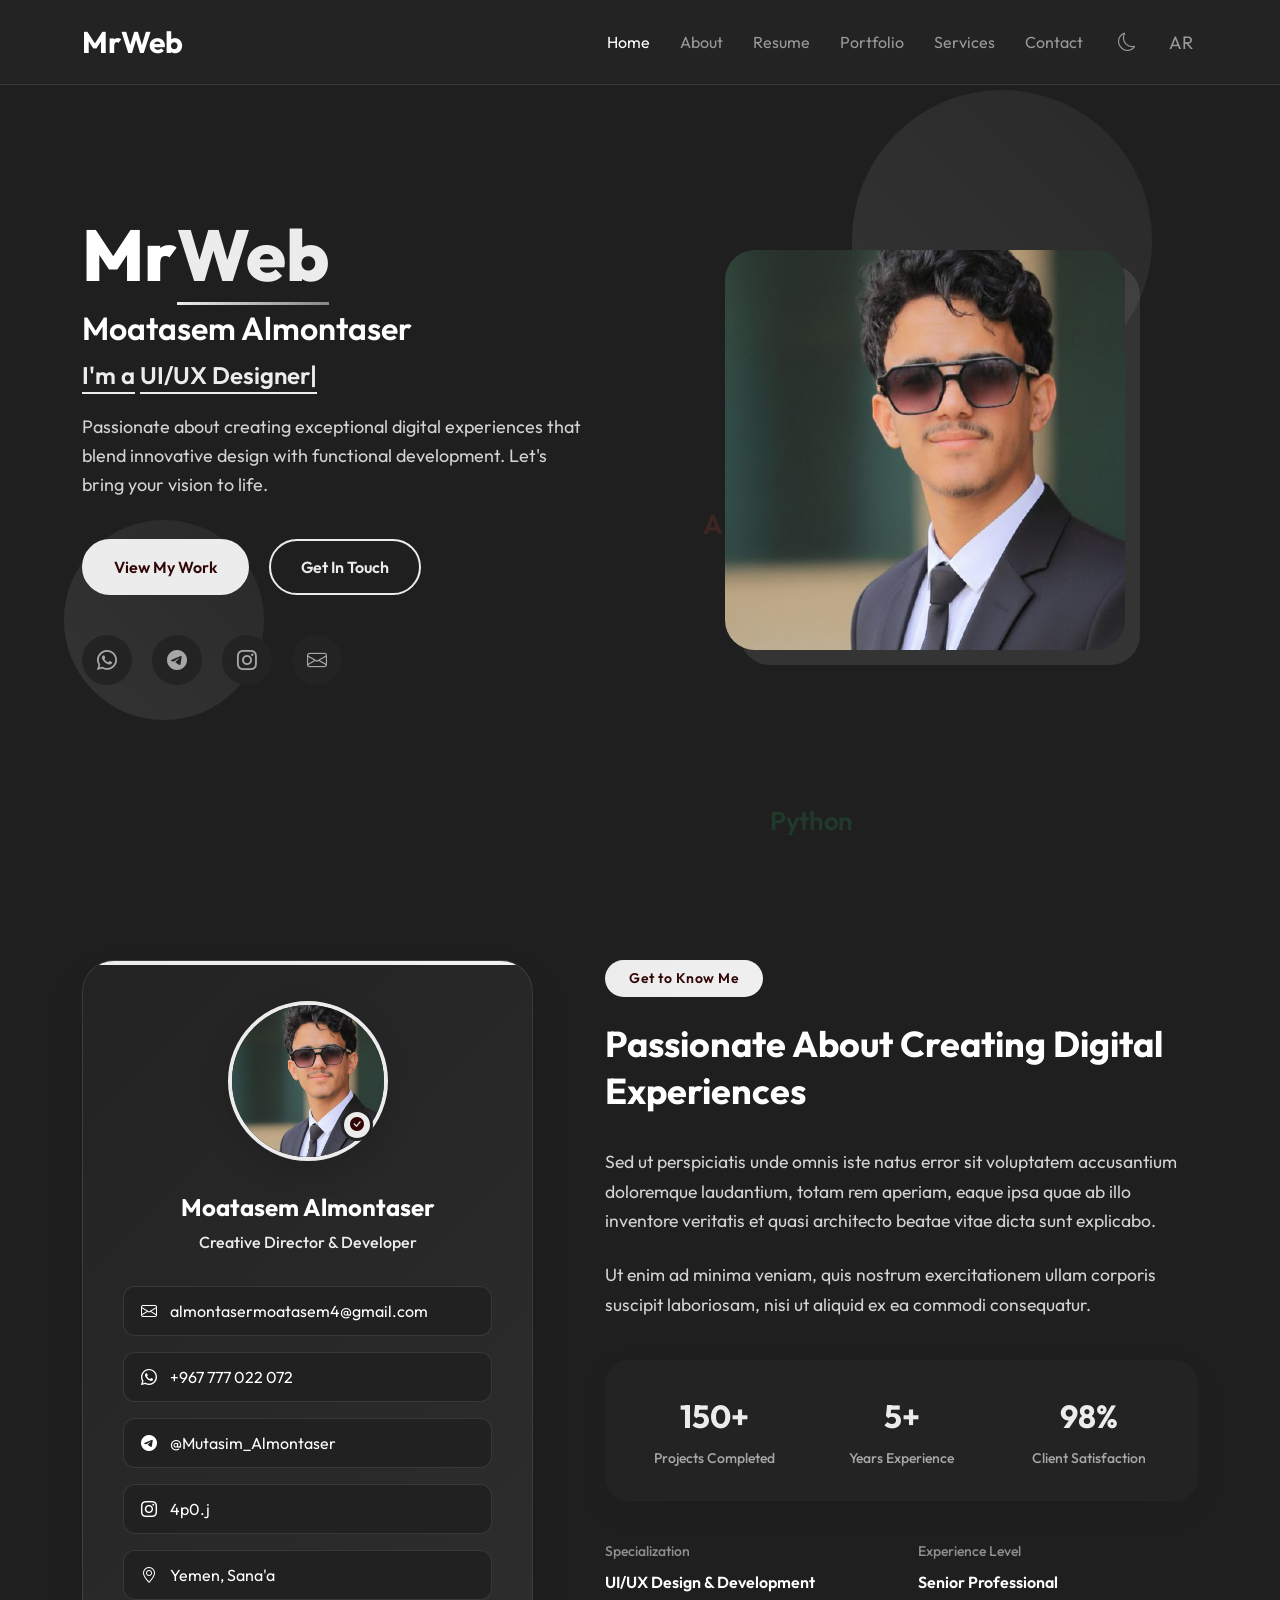
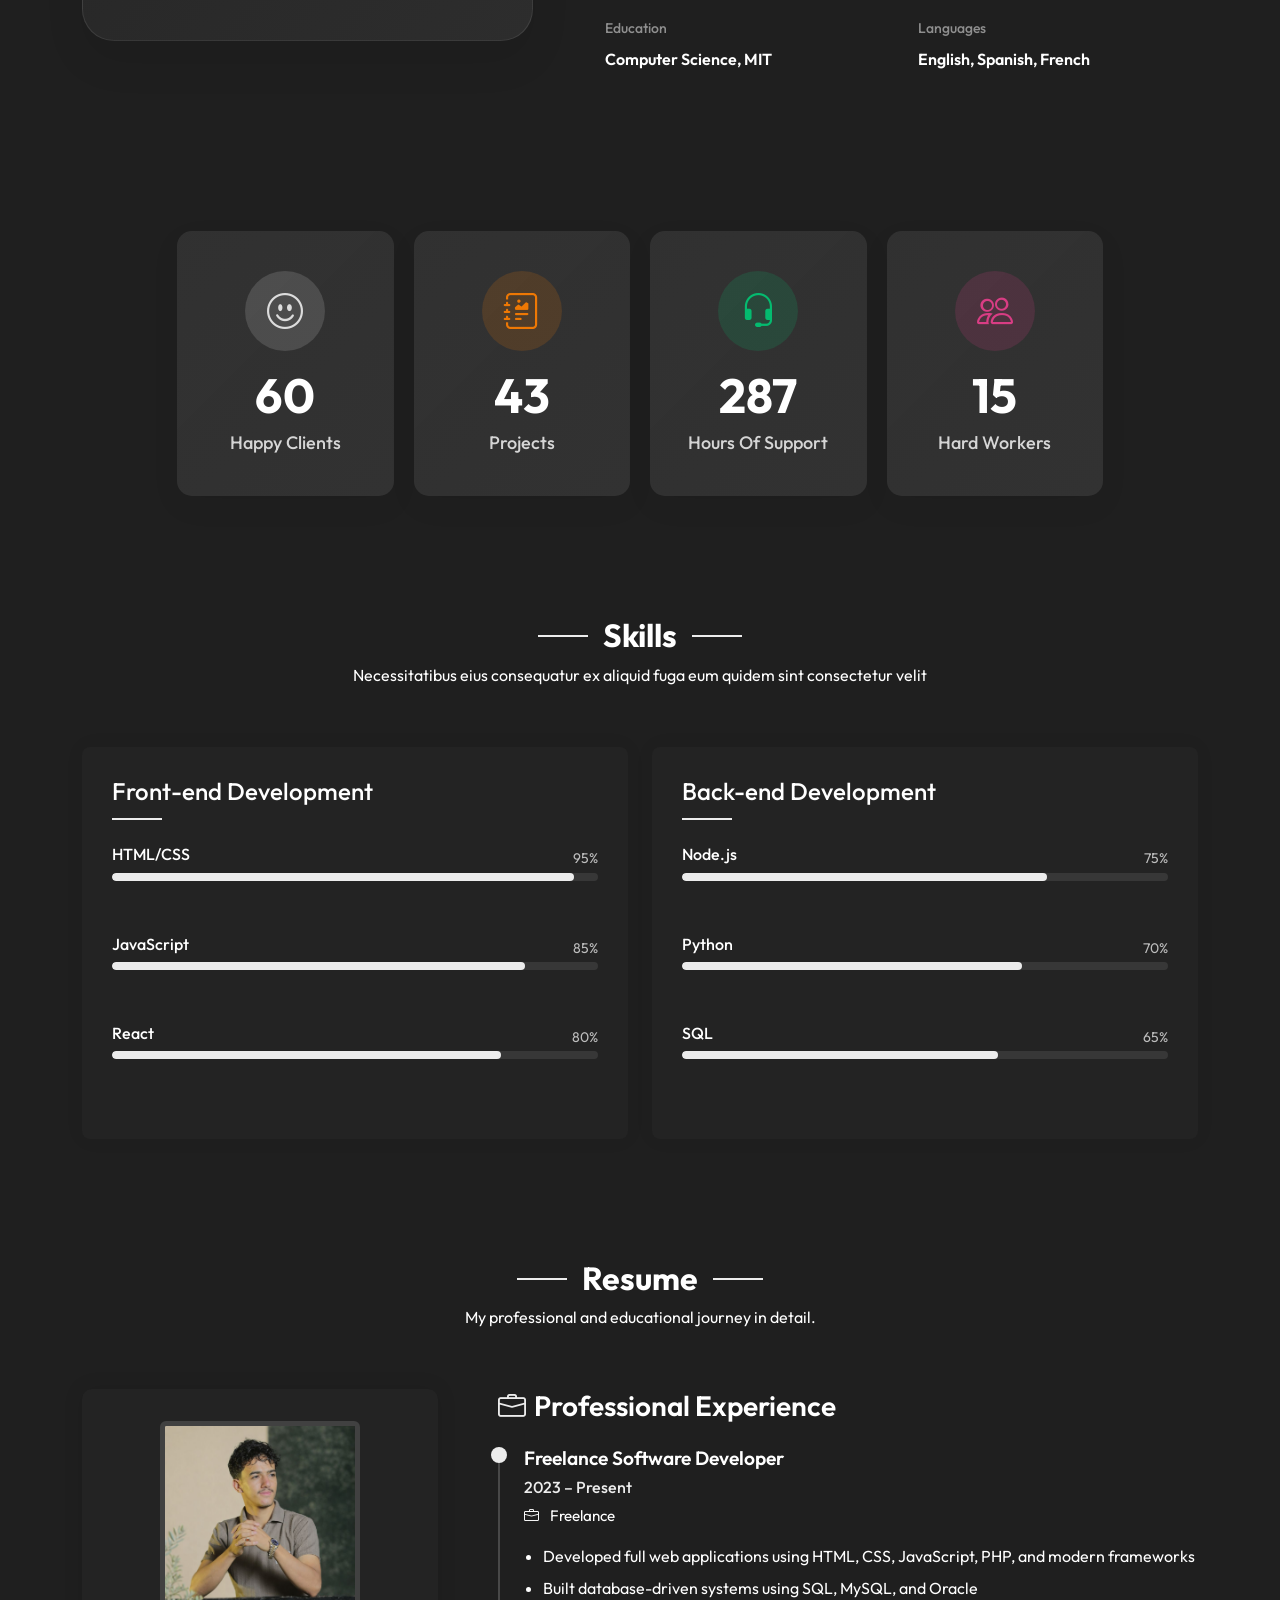
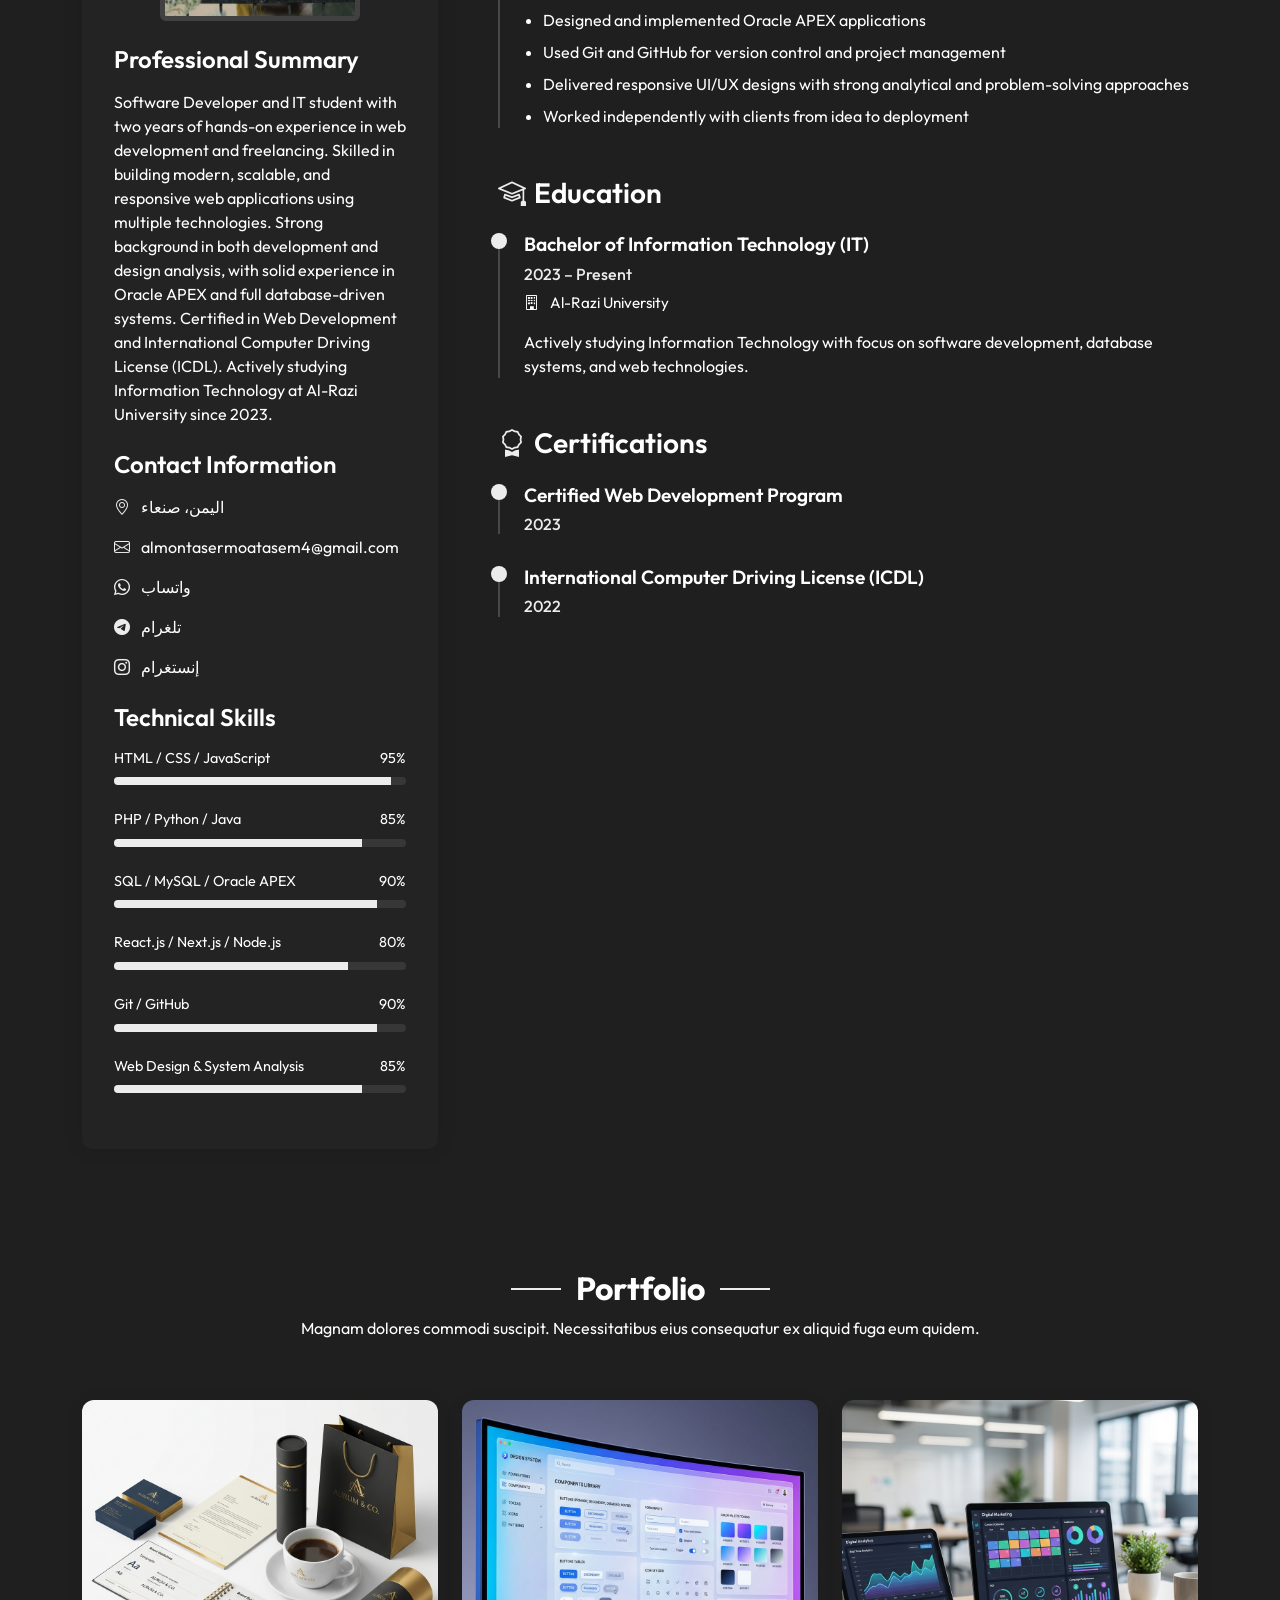
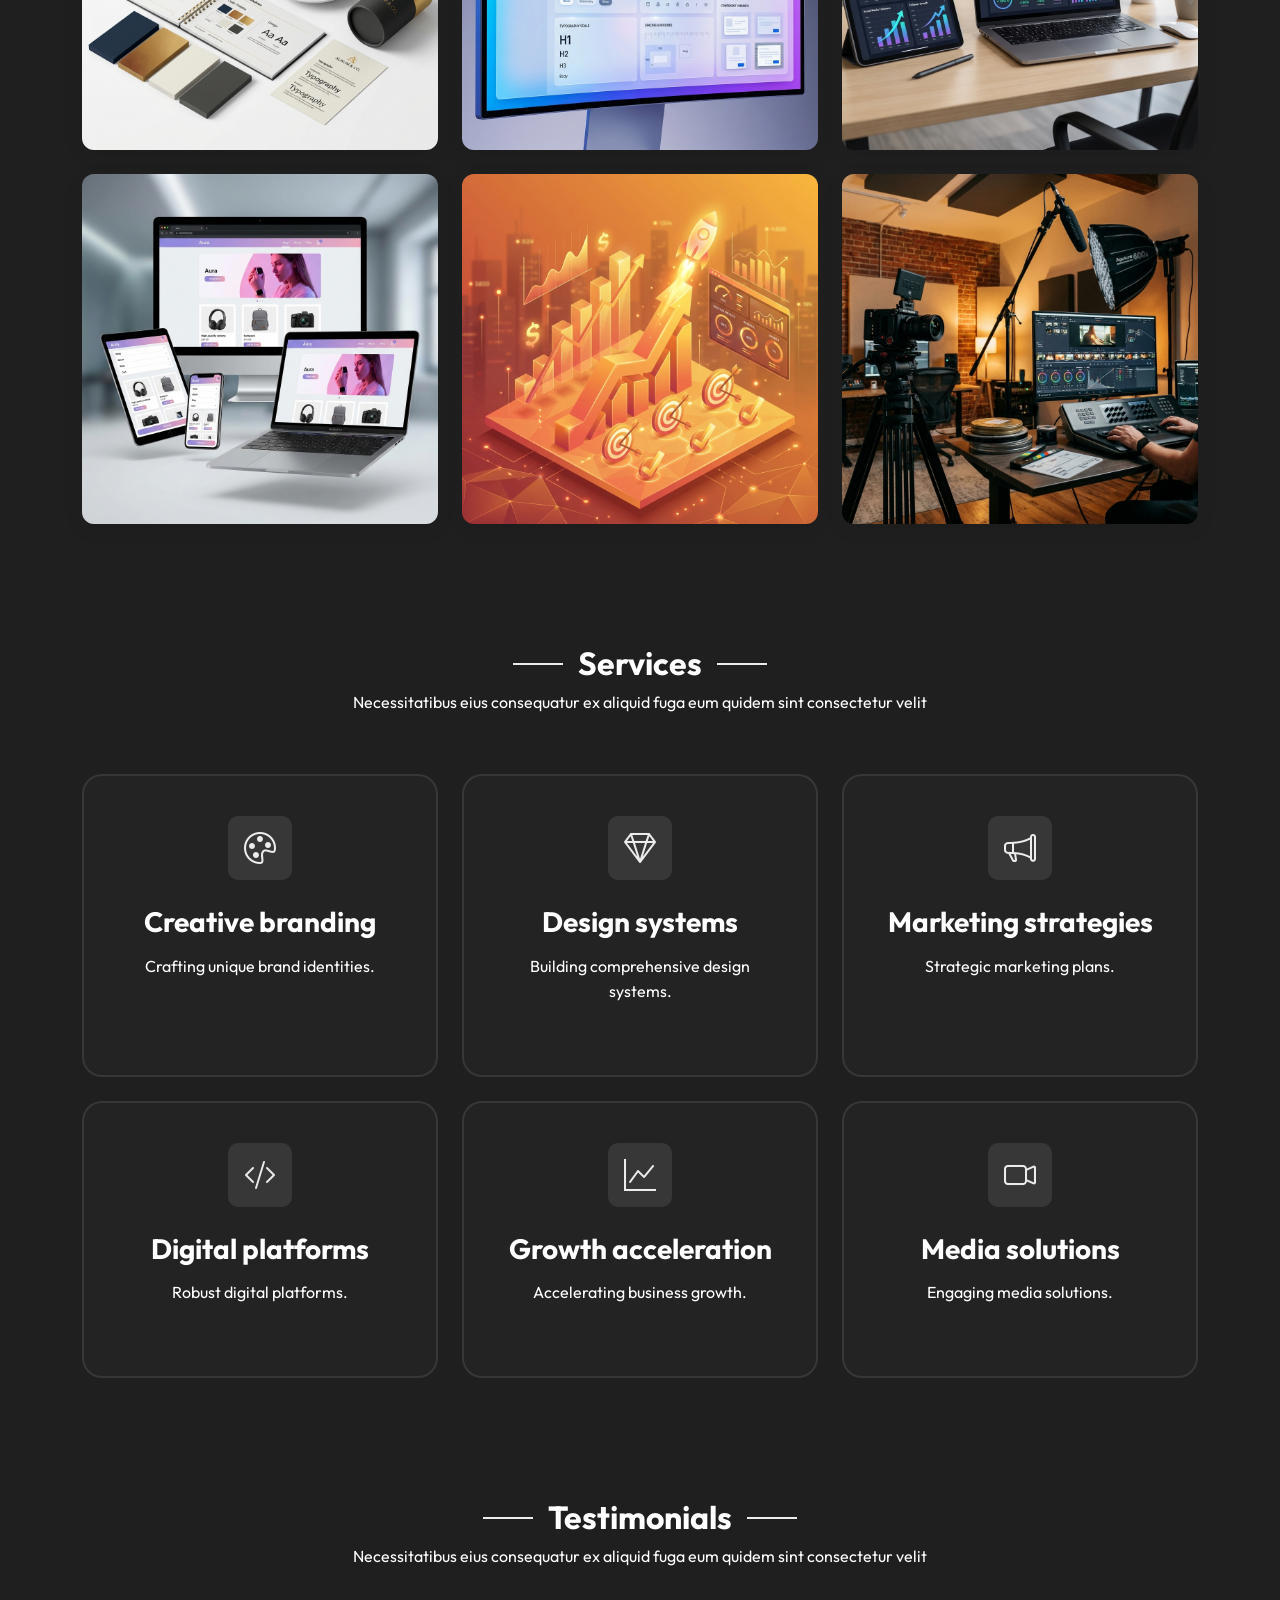
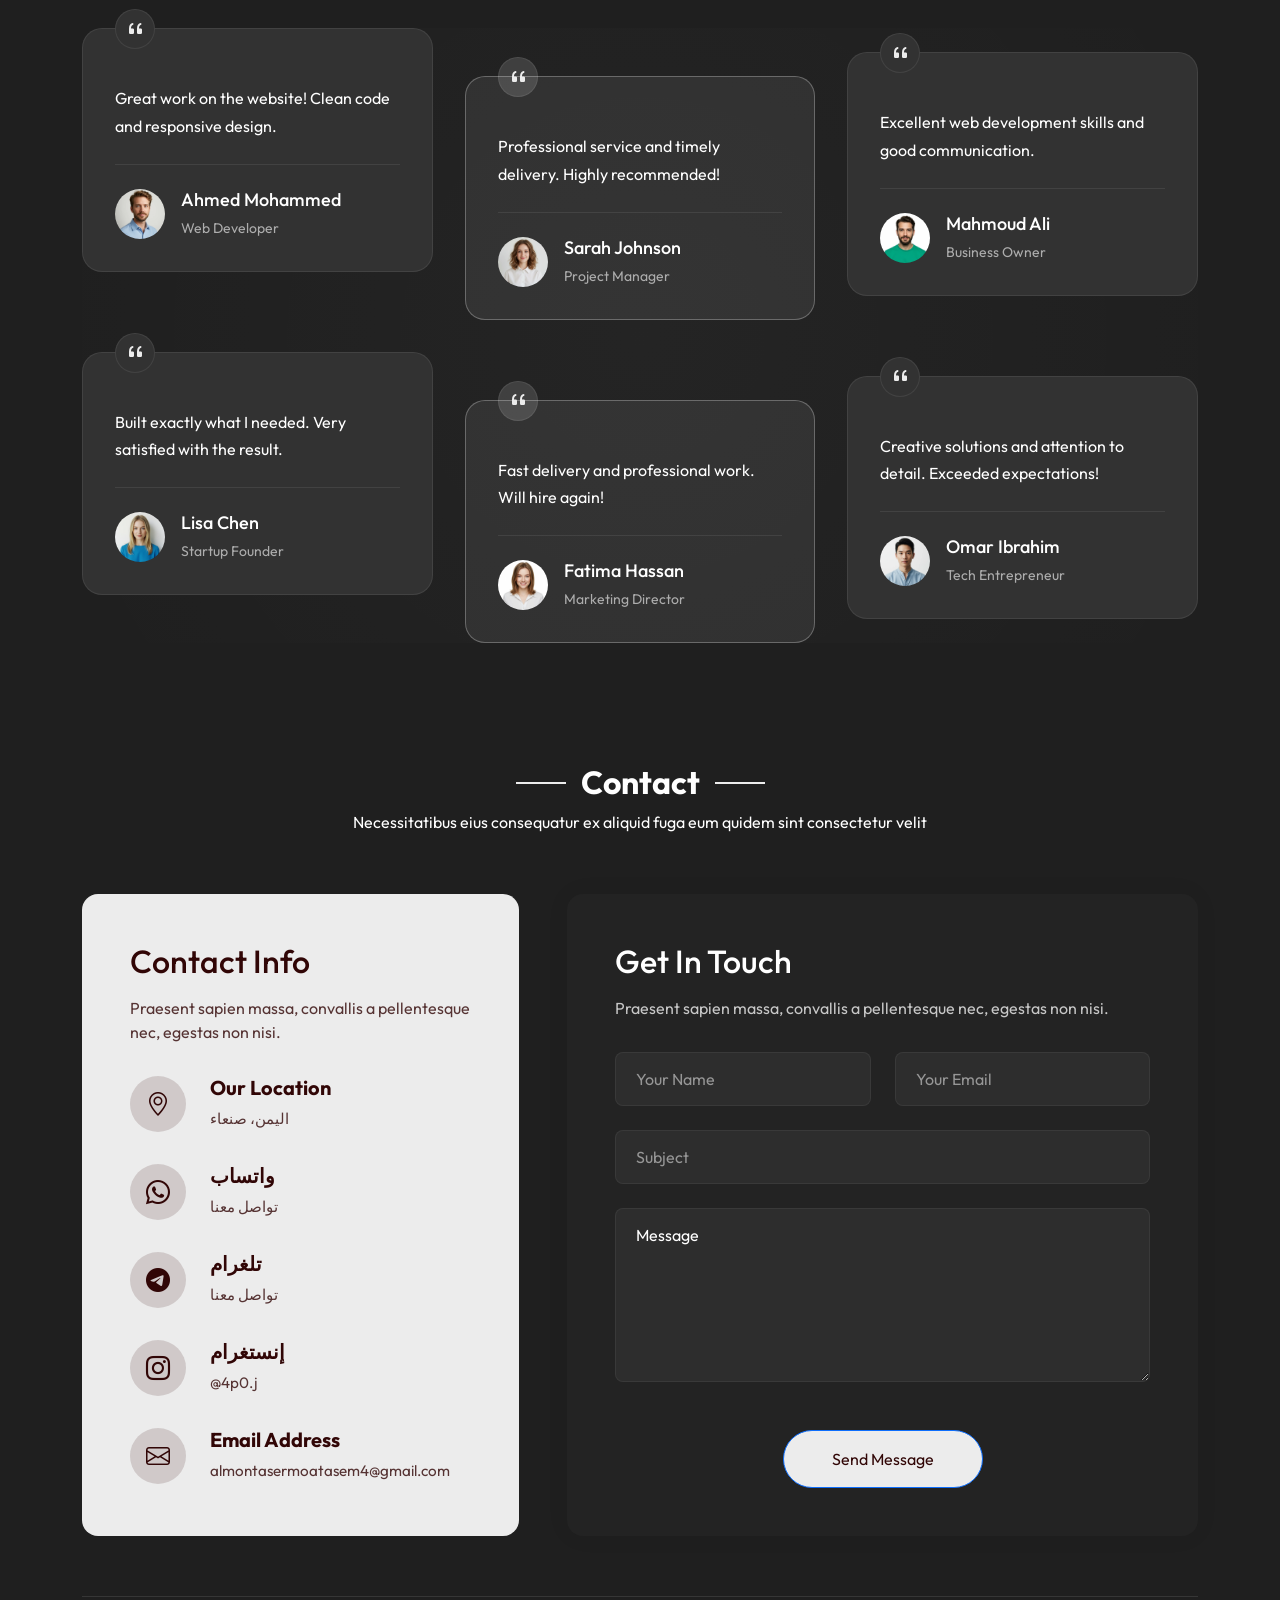
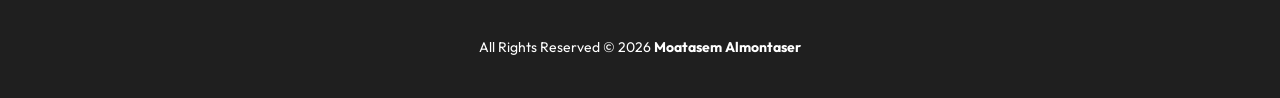
==== index.html @ c910dc61 "feat: Integrate `php-email-form` validation script and update contact form with submission status UI" ====
<!DOCTYPE html>
<html lang="en">

<head>
  <meta charset="utf-8">
  <meta content="width=device-width, initial-scale=1.0" name="viewport">
  <title>معتصم المنتصر | مستر ويب - مصمم ومطور مواقع</title>
  <meta name="description"
    content="معتصم المنتصر (مستر ويب) - مصمم ومطور مواقع محترف في اليمن. متخصص في تصميم واجهات المستخدم وبرمجة المواقع الإلكترونية.">
  <meta name="keywords"
    content="معتصم المنتصر, مستر ويب, مصمم مواقع, مطور مواقع, اليمن, صنعاء, Mutasim Al-Muntasir, Mr Web, Web Designer, Web Developer">
  <meta name="author" content="معتصم المنتصر (مستر ويب)">

  <!-- Favicons -->
  <link
    href="data:image/svg+xml,<svg xmlns=%22http://www.w3.org/2000/svg%22 viewBox=%220 0 100 100%22><text y=%22.9em%22 font-size=%2290%22>👨‍💻</text></svg>"
    rel="icon">

  <!-- Fonts -->
  <link href="https://fonts.googleapis.com" rel="preconnect">
  <link href="https://fonts.gstatic.com" rel="preconnect" crossorigin>
  <link
    href="https://fonts.googleapis.com/css2?family=Roboto:ital,wght@0,100;0,300;0,400;0,500;0,700;0,900;1,100;1,300;1,400;1,500;1,700;1,900&family=Ubuntu:ital,wght@0,300;0,400;0,500;0,700;1,300;1,400;1,500;1,700&family=Nunito:ital,wght@0,200;0,300;0,400;0,500;0,600;0,700;0,800;0,900;1,200;1,300;1,400;1,500;1,600;1,700;1,800;1,900&family=Cairo:wght@400;700&family=Outfit:wght@400;700&display=swap"
    rel="stylesheet">

  <!-- Vendor CSS Files -->
  <link href="assets/vendor/bootstrap/css/bootstrap.min.css" rel="stylesheet">
  <link href="assets/vendor/bootstrap-icons/bootstrap-icons.css" rel="stylesheet">
  <link href="assets/vendor/aos/aos.css" rel="stylesheet">
  <link href="assets/vendor/glightbox/css/glightbox.min.css" rel="stylesheet">
  <link href="assets/vendor/swiper/swiper-bundle.min.css" rel="stylesheet">

  <!-- Main CSS File -->
  <link href="assets/css/main.css" rel="stylesheet">

  <!-- =======================================================
  * Template Name: SnapFolio
  * Template URL: https://bootstrapmade.com/snapfolio-bootstrap-portfolio-template/
  * Updated: Jul 21 2025 with Bootstrap v5.3.7
  * Author: BootstrapMade.com
  * License: https://bootstrapmade.com/license/
  ======================================================== -->
</head>

<body class="index-page">

  <!-- Animated Background -->
  <div class="animated-bg-container" id="animated-bg"></div>

  <header id="header" class="header d-flex align-items-center fixed-top">
    <div class="container-fluid container-xl position-relative d-flex align-items-center justify-content-between">

      <a href="index.html" class="logo d-flex align-items-center me-auto">
        <!-- <img src="assets/img/logo.png" alt=""> -->
        <h1 class="sitename">MrWeb</h1>
      </a>

      <nav id="navmenu" class="navmenu">
        <ul>
          <li><a href="#hero" class="active"><span data-i18n="nav_home">Home</span></a></li>
          <li><a href="#about"><span data-i18n="nav_about">About</span></a></li>
          <li><a href="#resume"><span data-i18n="nav_resume">Resume</span></a></li>
          <li><a href="#portfolio"><span data-i18n="nav_portfolio">Portfolio</span></a></li>
          <li><a href="#services"><span data-i18n="nav_services">Services</span></a></li>


          <li><a href="#contact"><span data-i18n="nav_contact">Contact</span></a></li>
        </ul>
        <i class="mobile-nav-toggle d-xl-none bi bi-list"></i>
      </nav>

      <div class="header-social-links">
        <button id="theme-toggle" class="theme-toggle-btn me-2" title="Toggle Light/Dark Mode">
          <i class="bi bi-moon"></i>
        </button>
        <button id="language-toggle" class="theme-toggle-btn" title="Switch Language">
          AR
        </button>
      </div>

    </div>
  </header>

  <main class="main">

    <!-- Hero Section -->
    <section id="hero" class="hero section">

      <div class="background-elements">
        <div class="bg-circle circle-1"></div>
        <div class="bg-circle circle-2"></div>
      </div>

      <div class="hero-content">

        <div class="container">
          <div class="row align-items-center">

            <div class="col-lg-6" data-aos="fade-right" data-aos-delay="100">
              <div class="hero-text">
                <h1 data-i18n="hero_title">Mr<span class="accent-text">Web</span></h1>
                <h2 data-i18n="hero_name">Moatasem Almontaser</h2>
                <p class="lead"><span data-i18n="hero_role_intro">I'm a</span> <span class="typed"
                    data-typed-items="UI/UX Designer, Web Developer, Brand Strategist, Creative Director"></span></p>
                <p class="description" data-i18n="hero_description">Passionate about creating exceptional digital
                  experiences that blend innovative
                  design with functional development. Let's bring your vision to life.</p>

                <div class="hero-actions">
                  <a href="#portfolio" class="btn btn-primary" data-i18n="btn_view_work">View My Work</a>
                  <a href="#contact" class="btn btn-outline" data-i18n="btn_get_touch">Get In Touch</a>
                </div>

                <div class="social-links">
                  <a href="https://wa.me/967777022072" target="_blank" title="WhatsApp"><i
                      class="bi bi-whatsapp"></i></a>
                  <a href="https://t.me/+967776953469" target="_blank" title="Telegram"><i
                      class="bi bi-telegram"></i></a>
                  <a href="https://instagram.com/4p0.j" target="_blank" title="Instagram"><i
                      class="bi bi-instagram"></i></a>
                  <a href="mailto:almontasermoatasem4@gmail.com" title="Email"><i class="bi bi-envelope"></i></a>
                </div>
              </div>
            </div>

            <div class="col-lg-6" data-aos="fade-left" data-aos-delay="200">
              <div class="hero-visual">
                <div class="profile-container">
                  <div class="profile-background"></div>
                  <img src="assets/img/profile/profile-2.webp" alt="Moatasem Almontaser" class="profile-image">
                </div>
              </div>
            </div>

          </div>
        </div>
      </div>

    </section><!-- /Hero Section -->

    <!-- About Section -->
    <section id="about" class="about section">

      <div class="container" data-aos="fade-up" data-aos-delay="100">

        <div class="row">
          <div class="col-lg-5" data-aos="zoom-in" data-aos-delay="200">
            <div class="profile-card">
              <div class="profile-header">
                <div class="profile-image">
                  <img src="assets/img/profile/profile-square-3.webp" alt="Profile Image" class="img-fluid">
                </div>
                <div class="profile-badge">
                  <i class="bi bi-check-circle-fill"></i>
                </div>
              </div>

              <div class="profile-content">
                <h3>Moatasem Almontaser</h3>
                <p class="profession">Creative Director &amp; Developer</p>

                <div class="contact-links">
                  <a href="mailto:almontasermoatasem4@gmail.com" class="contact-item" title="Email">
                    <i class="bi bi-envelope"></i>
                    <span>almontasermoatasem4@gmail.com</span>
                  </a>
                  <a href="https://wa.me/967777022072" target="_blank" class="contact-item" title="WhatsApp">
                    <i class="bi bi-whatsapp"></i>
                    <span>+967 777 022 072</span>
                  </a>
                  <a href="https://t.me/+967776953469" target="_blank" class="contact-item" title="Telegram">
                    <i class="bi bi-telegram"></i>
                    <span>@Mutasim_Almontaser</span>
                  </a>
                  <a href="https://instagram.com/4p0.j" target="_blank" class="contact-item" title="Instagram">
                    <i class="bi bi-instagram"></i>
                    <span>4p0.j</span>
                  </a>
                  <a href="#" class="contact-item">
                    <i class="bi bi-geo-alt"></i>
                    <span data-i18n="info_location_val">Yemen, Sana'a</span>
                  </a>
                </div>
              </div>
            </div>
          </div>

          <div class="col-lg-7" data-aos="fade-left" data-aos-delay="300">
            <div class="about-content">
              <div class="section-header">
                <span class="badge-text" data-i18n="about_badge">Get to Know Me</span>
                <h2 data-i18n="about_title">Passionate About Creating Digital Experiences</h2>
              </div>

              <div class="description">
                <p data-i18n="about_desc_1">Sed ut perspiciatis unde omnis iste natus error sit voluptatem accusantium
                  doloremque laudantium,
                  totam rem aperiam, eaque ipsa quae ab illo inventore veritatis et quasi architecto beatae vitae dicta
                  sunt explicabo.</p>

                <p data-i18n="about_desc_2">Ut enim ad minima veniam, quis nostrum exercitationem ullam corporis
                  suscipit laboriosam, nisi ut
                  aliquid ex ea commodi consequatur.</p>
              </div>

              <div class="stats-grid">
                <div class="stat-item">
                  <div class="stat-number">150+</div>
                  <div class="stat-label" data-i18n="stats_projects">Projects Completed</div>
                </div>
                <div class="stat-item">
                  <div class="stat-number">5+</div>
                  <div class="stat-label" data-i18n="stats_exp_years">Years Experience</div>
                </div>
                <div class="stat-item">
                  <div class="stat-number">98%</div>
                  <div class="stat-label" data-i18n="stats_client_sat">Client Satisfaction</div>
                </div>
              </div>

              <div class="details-grid">
                <div class="detail-row">
                  <div class="detail-item">
                    <span class="detail-label" data-i18n="detail_spec_label">Specialization</span>
                    <span class="detail-value" data-i18n="detail_spec_val">UI/UX Design &amp; Development</span>
                  </div>
                  <div class="detail-item">
                    <span class="detail-label" data-i18n="detail_exp_label">Experience Level</span>
                    <span class="detail-value" data-i18n="detail_exp_val">Senior Professional</span>
                  </div>
                </div>
                <div class="detail-row">
                  <div class="detail-item">
                    <span class="detail-label" data-i18n="detail_edu_label">Education</span>
                    <span class="detail-value" data-i18n="detail_edu_val">Computer Science, MIT</span>
                  </div>
                  <div class="detail-item">
                    <span class="detail-label" data-i18n="detail_lang_label">Languages</span>
                    <span class="detail-value" data-i18n="detail_lang_val">English, Spanish, French</span>
                  </div>
                </div>
              </div>


            </div>
          </div>
        </div>

      </div>

    </section><!-- /About Section -->

    <!-- Stats Section -->
    <section id="stats" class="stats section light-background">

      <div class="container" data-aos="fade-up" data-aos-delay="100">

        <div class="row justify-content-center">
          <div class="col-lg-10">
            <div class="stats-wrapper">
              <div class="stats-item" data-aos="zoom-in" data-aos-delay="150">
                <div class="icon-wrapper">
                  <i class="bi bi-emoji-smile"></i>
                </div>
                <span data-purecounter-start="0" data-purecounter-end="60" data-purecounter-duration="1"
                  class="purecounter"></span>
                <p data-i18n="stat_happy_clients">Happy Clients</p>
              </div><!-- End Stats Item -->

              <div class="stats-item" data-aos="zoom-in" data-aos-delay="200">
                <div class="icon-wrapper">
                  <i class="bi bi-journal-richtext"></i>
                </div>
                <span data-purecounter-start="0" data-purecounter-end="43" data-purecounter-duration="1"
                  class="purecounter"></span>
                <p data-i18n="stat_projects">Projects</p>
              </div><!-- End Stats Item -->

              <div class="stats-item" data-aos="zoom-in" data-aos-delay="250">
                <div class="icon-wrapper">
                  <i class="bi bi-headset"></i>
                </div>
                <span data-purecounter-start="0" data-purecounter-end="287" data-purecounter-duration="1"
                  class="purecounter"></span>
                <p data-i18n="stat_hours_support">Hours Of Support</p>
              </div><!-- End Stats Item -->

              <div class="stats-item" data-aos="zoom-in" data-aos-delay="300">
                <div class="icon-wrapper">
                  <i class="bi bi-people"></i>
                </div>
                <span data-purecounter-start="0" data-purecounter-end="15" data-purecounter-duration="1"
                  class="purecounter"></span>
                <p data-i18n="stat_workers">Hard Workers</p>
              </div><!-- End Stats Item -->
            </div>
          </div>
        </div>

      </div>

    </section><!-- /Stats Section -->

    <!-- Skills Section -->
    <section id="skills" class="skills section">

      <!-- Section Title -->
      <div class="container section-title" data-aos="fade-up">
        <h2 data-i18n="skills_title">Skills</h2>
        <p data-i18n="skills_desc">Necessitatibus eius consequatur ex aliquid fuga eum quidem sint consectetur velit</p>
      </div><!-- End Section Title -->

      <div class="container" data-aos="fade-up" data-aos-delay="100">

        <div class="row">
          <div class="col-lg-6">
            <div class="skills-category" data-aos="fade-up" data-aos-delay="200">
              <h3 data-i18n="skills_frontend">Front-end Development</h3>
              <div class="skills-animation">
                <div class="skill-item">
                  <div class="d-flex justify-content-between align-items-center">
                    <h4>HTML/CSS</h4>
                    <span class="skill-percentage">95%</span>
                  </div>
                  <div class="progress">
                    <div class="progress-bar" role="progressbar" aria-valuenow="95" aria-valuemin="0"
                      aria-valuemax="100"></div>
                  </div>
                  <div class="skill-tooltip">Expert level knowledge of semantic HTML5 and modern CSS3 techniques</div>
                </div>

                <div class="skill-item">
                  <div class="d-flex justify-content-between align-items-center">
                    <h4>JavaScript</h4>
                    <span class="skill-percentage">85%</span>
                  </div>
                  <div class="progress">
                    <div class="progress-bar" role="progressbar" aria-valuenow="85" aria-valuemin="0"
                      aria-valuemax="100"></div>
                  </div>
                  <div class="skill-tooltip">Strong proficiency in ES6+, DOM manipulation, and modern frameworks</div>
                </div>

                <div class="skill-item">
                  <div class="d-flex justify-content-between align-items-center">
                    <h4>React</h4>
                    <span class="skill-percentage">80%</span>
                  </div>
                  <div class="progress">
                    <div class="progress-bar" role="progressbar" aria-valuenow="80" aria-valuemin="0"
                      aria-valuemax="100"></div>
                  </div>
                  <div class="skill-tooltip">Experience with React hooks, state management, and component architecture
                  </div>
                </div>
              </div>
            </div><!-- End Frontend Skills -->
          </div>

          <div class="col-lg-6">
            <div class="skills-category" data-aos="fade-up" data-aos-delay="300">
              <h3 data-i18n="skills_backend">Back-end Development</h3>
              <div class="skills-animation">
                <div class="skill-item">
                  <div class="d-flex justify-content-between align-items-center">
                    <h4>Node.js</h4>
                    <span class="skill-percentage">75%</span>
                  </div>
                  <div class="progress">
                    <div class="progress-bar" role="progressbar" aria-valuenow="75" aria-valuemin="0"
                      aria-valuemax="100"></div>
                  </div>
                  <div class="skill-tooltip">Server-side JavaScript development with Express and REST APIs</div>
                </div>

                <div class="skill-item">
                  <div class="d-flex justify-content-between align-items-center">
                    <h4>Python</h4>
                    <span class="skill-percentage">70%</span>
                  </div>
                  <div class="progress">
                    <div class="progress-bar" role="progressbar" aria-valuenow="70" aria-valuemin="0"
                      aria-valuemax="100"></div>
                  </div>
                  <div class="skill-tooltip">Python development with Django and data analysis tools</div>
                </div>

                <div class="skill-item">
                  <div class="d-flex justify-content-between align-items-center">
                    <h4>SQL</h4>
                    <span class="skill-percentage">65%</span>
                  </div>
                  <div class="progress">
                    <div class="progress-bar" role="progressbar" aria-valuenow="65" aria-valuemin="0"
                      aria-valuemax="100"></div>
                  </div>
                  <div class="skill-tooltip">Database design, optimization, and complex queries</div>
                </div>
              </div>
            </div><!-- End Backend Skills -->
          </div>
        </div>

      </div>

    </section><!-- /Skills Section -->

    <!-- Resume Section -->
    <section id="resume" class="resume section">

      <!-- Section Title -->
      <div class="container section-title" data-aos="fade-up">
        <h2 data-i18n="resume_title">Resume</h2>
        <p data-i18n="resume_desc">Magnam dolores commodi suscipit. Necessitatibus eius consequatur ex aliquid fuga eum
          quidem. Sit sint
          consectetur velit. Quisquam quos quisquam cupiditate. Et nemo qui impedit suscipit alias ea. Quia fugiat sit
          in iste officiis commodi quidem hic quas.</p>
      </div><!-- End Section Title -->

      <div class="container" data-aos="fade-up" data-aos-delay="100">

        <div class="row gy-4">
          <!-- Left column with summary and contact -->
          <div class="col-lg-4">
            <div class="resume-side" data-aos="fade-right" data-aos-delay="100">
              <div class="profile-img mb-4">
                <img src="assets/img/profile/profile-square-2.webp" alt="Profile" class="img-fluid rounded">
              </div>

              <h3 data-i18n="resume_summary">Professional Summary</h3>
              <p data-i18n="resume_summary_text">Software Developer and IT student with two years of hands-on experience
                in web development and freelancing. Skilled in building modern, scalable, and responsive web
                applications using multiple technologies. Strong background in both development and design analysis,
                with solid experience in Oracle APEX and full database-driven systems. Certified in Web Development and
                International Computer Driving License (ICDL). Actively studying Information Technology at Al-Razi
                University since 2023.</p>

              <h3 class="mt-4" data-i18n="resume_contact_info">Contact Information</h3>
              <ul class="contact-info list-unstyled">
                <li><i class="bi bi-geo-alt"></i> اليمن، صنعاء</li>
                <li><i class="bi bi-envelope"></i> almontasermoatasem4@gmail.com</li>
                <li><i class="bi bi-whatsapp"></i> واتساب</li>
                <li><i class="bi bi-telegram"></i> تلغرام</li>
                <li><i class="bi bi-instagram"></i> إنستغرام</li>
              </ul>

              <div class="skills-animation mt-4">
                <h3 data-i18n="resume_tech_skills">Technical Skills</h3>
                <div class="skill-item">
                  <div class="d-flex justify-content-between">
                    <span data-i18n="skill_web_dev">HTML / CSS / JavaScript</span>
                    <span>95%</span>
                  </div>
                  <div class="progress">
                    <div class="progress-bar" role="progressbar" aria-valuenow="95" aria-valuemin="0"
                      aria-valuemax="100"></div>
                  </div>
                </div>

                <div class="skill-item">
                  <div class="d-flex justify-content-between">
                    <span data-i18n="skill_programming">PHP / Python / Java</span>
                    <span>85%</span>
                  </div>
                  <div class="progress">
                    <div class="progress-bar" role="progressbar" aria-valuenow="85" aria-valuemin="0"
                      aria-valuemax="100"></div>
                  </div>
                </div>

                <div class="skill-item">
                  <div class="d-flex justify-content-between">
                    <span data-i18n="skill_database">SQL / MySQL / Oracle APEX</span>
                    <span>90%</span>
                  </div>
                  <div class="progress">
                    <div class="progress-bar" role="progressbar" aria-valuenow="90" aria-valuemin="0"
                      aria-valuemax="100"></div>
                  </div>
                </div>

                <div class="skill-item">
                  <div class="d-flex justify-content-between">
                    <span data-i18n="skill_frameworks">React.js / Next.js / Node.js</span>
                    <span>80%</span>
                  </div>
                  <div class="progress">
                    <div class="progress-bar" role="progressbar" aria-valuenow="80" aria-valuemin="0"
                      aria-valuemax="100"></div>
                  </div>
                </div>

                <div class="skill-item">
                  <div class="d-flex justify-content-between">
                    <span data-i18n="skill_version_control">Git / GitHub</span>
                    <span>90%</span>
                  </div>
                  <div class="progress">
                    <div class="progress-bar" role="progressbar" aria-valuenow="90" aria-valuemin="0"
                      aria-valuemax="100"></div>
                  </div>
                </div>

                <div class="skill-item">
                  <div class="d-flex justify-content-between">
                    <span data-i18n="skill_design">Web Design & System Analysis</span>
                    <span>85%</span>
                  </div>
                  <div class="progress">
                    <div class="progress-bar" role="progressbar" aria-valuenow="85" aria-valuemin="0"
                      aria-valuemax="100"></div>
                  </div>
                </div>
              </div>
            </div>
          </div>

          <!-- Right column with experience and education -->
          <div class="col-lg-8 ps-4 ps-lg-5">
            <!-- Experience Section -->
            <div class="resume-section" data-aos="fade-up">
              <h3><i class="bi bi-briefcase me-2"></i><span data-i18n="resume_exp_title">Professional Experience</span>
              </h3>

              <div class="resume-item">
                <h4 data-i18n="exp_job_title">Freelance Software Developer</h4>
                <h5 data-i18n="exp_duration">2023 – Present</h5>
                <p class="company"><i class="bi bi-briefcase"></i> <span data-i18n="exp_freelance">Freelance</span></p>
                <ul>
                  <li data-i18n="exp_task_1">Developed full web applications using HTML, CSS, JavaScript, PHP, and
                    modern frameworks</li>
                  <li data-i18n="exp_task_2">Built database-driven systems using SQL, MySQL, and Oracle</li>
                  <li data-i18n="exp_task_3">Designed and implemented Oracle APEX applications</li>
                  <li data-i18n="exp_task_4">Used Git and GitHub for version control and project management</li>
                  <li data-i18n="exp_task_5">Delivered responsive UI/UX designs with strong analytical and
                    problem-solving approaches</li>
                  <li data-i18n="exp_task_6">Worked independently with clients from idea to deployment</li>
                </ul>
              </div>
            </div>

            <!-- Education Section -->
            <div class="resume-section" data-aos="fade-up" data-aos-delay="100">
              <h3><i class="bi bi-mortarboard me-2"></i><span data-i18n="resume_edu_title">Education</span></h3>

              <div class="resume-item">
                <h4 data-i18n="edu_degree">Bachelor of Information Technology (IT)</h4>
                <h5 data-i18n="edu_duration">2023 – Present</h5>
                <p class="company"><i class="bi bi-building"></i> <span data-i18n="edu_university">Al-Razi
                    University</span></p>
                <p data-i18n="edu_desc">Actively studying Information Technology with focus on software development,
                  database systems, and web technologies.</p>
              </div>
            </div>

            <!-- Certifications Section -->
            <div class="resume-section" data-aos="fade-up" data-aos-delay="200">
              <h3><i class="bi bi-award me-2"></i><span data-i18n="resume_cert_title">Certifications</span></h3>

              <div class="resume-item">
                <h4 data-i18n="cert_1">Certified Web Development Program</h4>
                <h5>2023</h5>
              </div>

              <div class="resume-item">
                <h4 data-i18n="cert_2">International Computer Driving License (ICDL)</h4>
                <h5>2022</h5>
              </div>
            </div>
          </div>
        </div>

      </div>

    </section><!-- /Resume Section -->

    <!-- Portfolio Section -->
    <section id="portfolio" class="portfolio section">

      <!-- Section Title -->
      <div class="container section-title" data-aos="fade-up">
        <h2 data-i18n="portfolio_title">Portfolio</h2>
        <p data-i18n="portfolio_desc">Magnam dolores commodi suscipit. Necessitatibus eius consequatur ex aliquid fuga
          eum quidem. Sit sint
          consectetur velit. Quisquam quos quisquam cupiditate. Et nemo qui impedit suscipit alias ea. Quia fugiat sit
          in iste officiis commodi quidem hic quas.</p>
      </div><!-- End Section Title -->

      <div class="container" data-aos="fade-up" data-aos-delay="100">

        <div class="row gy-4 portfolio-container">

          <div class="col-lg-4 col-md-6 portfolio-item">
            <div class="portfolio-wrap">
              <img src="assets/img/portfolio/project-branding.png" class="img-fluid" alt="Creative Branding"
                loading="lazy">
              <div class="portfolio-info">
                <h4>Creative Branding</h4>
                <p>Comprehensive brand identity design with modern aesthetics and professional guidelines</p>
              </div>
            </div>
          </div><!-- End Portfolio Item -->

          <div class="col-lg-4 col-md-6 portfolio-item">
            <div class="portfolio-wrap">
              <img src="assets/img/portfolio/project-design-system.png" class="img-fluid" alt="Design System"
                loading="lazy">
              <div class="portfolio-info">
                <h4>Design System</h4>
                <p>Complete UI/UX design system with reusable components and design tokens</p>
              </div>
            </div>
          </div><!-- End Portfolio Item -->

          <div class="col-lg-4 col-md-6 portfolio-item">
            <div class="portfolio-wrap">
              <img src="assets/img/portfolio/project-marketing.png" class="img-fluid" alt="Marketing Strategy"
                loading="lazy">
              <div class="portfolio-info">
                <h4>Marketing Strategy</h4>
                <p>Data-driven digital marketing campaigns with measurable ROI and growth analytics</p>
              </div>
            </div>
          </div><!-- End Portfolio Item -->

          <div class="col-lg-4 col-md-6 portfolio-item">
            <div class="portfolio-wrap">
              <img src="assets/img/portfolio/project-web-dev.png" class="img-fluid" alt="Web Development"
                loading="lazy">
              <div class="portfolio-info">
                <h4>Web Development</h4>
                <p>Responsive e-commerce website with modern design and seamless user experience</p>
              </div>
            </div>
          </div><!-- End Portfolio Item -->

          <div class="col-lg-4 col-md-6 portfolio-item">
            <div class="portfolio-wrap">
              <img src="assets/img/portfolio/project-growth.png" class="img-fluid" alt="Business Growth" loading="lazy">
              <div class="portfolio-info">
                <h4>Business Growth</h4>
                <p>Strategic growth acceleration with performance metrics and achievement tracking</p>
              </div>
            </div>
          </div><!-- End Portfolio Item -->

          <div class="col-lg-4 col-md-6 portfolio-item">
            <div class="portfolio-wrap">
              <img src="assets/img/portfolio/project-media.png" class="img-fluid" alt="Media Production" loading="lazy">
              <div class="portfolio-info">
                <h4>Media Production</h4>
                <p>Professional video production and editing with cinematic quality</p>
              </div>
            </div>
          </div><!-- End Portfolio Item -->

        </div>

      </div>

    </section><!-- /Portfolio Section -->

    <!-- Services Section -->
    <section id="services" class="services section">

      <!-- Section Title -->
      <div class="container section-title" data-aos="fade-up">
        <h2 data-i18n="services_title">Services</h2>
        <p data-i18n="services_desc">Necessitatibus eius consequatur ex aliquid fuga eum quidem sint consectetur velit
        </p>
      </div><!-- End Section Title -->

      <div class="container" data-aos="fade-up" data-aos-delay="100">



        <div class="row justify-content-center gy-4">

          <div class="col-lg-4 col-md-6" data-aos="fade-up" data-aos-delay="100">
            <div class="service-card position-relative z-1 interactive-card">
              <div class="service-icon">
                <i class="bi bi-palette"></i>
              </div>
              <h3 data-i18n="service_branding">Creative <span>branding</span></h3>
              <p data-i18n="service_branding_desc">
                Crafting unique brand identities.
              </p>
            </div>
          </div>

          <div class="col-lg-4 col-md-6" data-aos="fade-up" data-aos-delay="200">
            <div class="service-card position-relative z-1 interactive-card">
              <div class="service-icon">
                <i class="bi bi-gem"></i>
              </div>
              <h3 data-i18n="service_systems">Design <span>systems</span></h3>
              <p data-i18n="service_systems_desc">
                Building comprehensive design systems.
              </p>
            </div>
          </div>

          <div class="col-lg-4 col-md-6" data-aos="fade-up" data-aos-delay="300">
            <div class="service-card position-relative z-1 interactive-card">
              <div class="service-icon">
                <i class="bi bi-megaphone"></i>
              </div>
              <h3 data-i18n="service_marketing">Marketing <span>strategies</span></h3>
              <p data-i18n="service_marketing_desc">
                Strategic marketing plans.
              </p>
            </div>
          </div>

          <div class="col-lg-4 col-md-6" data-aos="fade-up" data-aos-delay="400">
            <div class="service-card position-relative z-1 interactive-card">
              <div class="service-icon">
                <i class="bi bi-code-slash"></i>
              </div>
              <h3 data-i18n="service_platforms">Digital <span>platforms</span></h3>
              <p data-i18n="service_platforms_desc">
                Robust digital platforms.
              </p>
            </div>
          </div>

          <div class="col-lg-4 col-md-6" data-aos="fade-up" data-aos-delay="500">
            <div class="service-card position-relative z-1 interactive-card">
              <div class="service-icon">
                <i class="bi bi-graph-up"></i>
              </div>
              <h3 data-i18n="service_growth">Growth <span>acceleration</span></h3>
              <p data-i18n="service_growth_desc">
                Accelerating business growth.
              </p>
            </div>
          </div>

          <div class="col-lg-4 col-md-6" data-aos="fade-up" data-aos-delay="600">
            <div class="service-card position-relative z-1 interactive-card">
              <div class="service-icon">
                <i class="bi bi-camera-video"></i>
              </div>
              <h3 data-i18n="service_media">Media <span>solutions</span></h3>
              <p data-i18n="service_media_desc">
                Engaging media solutions.
              </p>
            </div>
          </div>

        </div>

      </div>

    </section><!-- /Services Section -->

    <!-- Testimonials Section -->
    <section id="testimonials" class="testimonials section light-background">

      <!-- Section Title -->
      <div class="container section-title" data-aos="fade-up">
        <h2 data-i18n="testimonials_title">Testimonials</h2>
        <p data-i18n="testimonials_desc">Necessitatibus eius consequatur ex aliquid fuga eum quidem sint consectetur
          velit</p>
      </div><!-- End Section Title -->

      <div class="container">

        <div class="testimonial-masonry">

          <div class="testimonial-item" data-aos="fade-up">
            <div class="testimonial-content">
              <div class="quote-pattern">
                <i class="bi bi-quote"></i>
              </div>
              <p data-i18n="test1_text">Great work on the website! Clean code and responsive design.</p>
              <div class="client-info">
                <div class="client-image">
                  <img src="assets/img/person/person-m-7.webp" alt="Client">
                </div>
                <div class="client-details">
                  <h3 data-i18n="test1_name">Ahmed Mohammed</h3>
                  <span class="position" data-i18n="test1_position">Web Developer</span>
                </div>
              </div>
            </div>
          </div>

          <div class="testimonial-item highlight" data-aos="fade-up" data-aos-delay="100">
            <div class="testimonial-content">
              <div class="quote-pattern">
                <i class="bi bi-quote"></i>
              </div>
              <p data-i18n="test2_text">Professional service and timely delivery. Highly recommended!</p>
              <div class="client-info">
                <div class="client-image">
                  <img src="assets/img/person/person-f-8.webp" alt="Client">
                </div>
                <div class="client-details">
                  <h3 data-i18n="test2_name">Sarah Johnson</h3>
                  <span class="position" data-i18n="test2_position">Project Manager</span>
                </div>
              </div>
            </div>
          </div>

          <div class="testimonial-item" data-aos="fade-up" data-aos-delay="200">
            <div class="testimonial-content">
              <div class="quote-pattern">
                <i class="bi bi-quote"></i>
              </div>
              <p data-i18n="test3_text">Excellent web development skills and good communication.</p>
              <div class="client-info">
                <div class="client-image">
                  <img src="assets/img/person/person-m-8.webp" alt="Client">
                </div>
                <div class="client-details">
                  <h3 data-i18n="test3_name">Mahmoud Ali</h3>
                  <span class="position" data-i18n="test3_position">Business Owner</span>
                </div>
              </div>
            </div>
          </div>

          <div class="testimonial-item" data-aos="fade-up" data-aos-delay="300">
            <div class="testimonial-content">
              <div class="quote-pattern">
                <i class="bi bi-quote"></i>
              </div>
              <p data-i18n="test4_text">Built exactly what I needed. Very satisfied with the result.</p>
              <div class="client-info">
                <div class="client-image">
                  <img src="assets/img/person/person-f-9.webp" alt="Client">
                </div>
                <div class="client-details">
                  <h3 data-i18n="test4_name">Lisa Chen</h3>
                  <span class="position" data-i18n="test4_position">Startup Founder</span>
                </div>
              </div>
            </div>
          </div>

          <div class="testimonial-item highlight" data-aos="fade-up" data-aos-delay="400">
            <div class="testimonial-content">
              <div class="quote-pattern">
                <i class="bi bi-quote"></i>
              </div>
              <p data-i18n="test5_text">Fast delivery and professional work. Will hire again!</p>
              <div class="client-info">
                <div class="client-image">
                  <img src="assets/img/person/person-f-7.webp" alt="Client">
                </div>
                <div class="client-details">
                  <h3 data-i18n="test5_name">Fatima Hassan</h3>
                  <span class="position" data-i18n="test5_position">Marketing Director</span>
                </div>
              </div>
            </div>
          </div>

          <div class="testimonial-item" data-aos="fade-up" data-aos-delay="500">
            <div class="testimonial-content">
              <div class="quote-pattern">
                <i class="bi bi-quote"></i>
              </div>
              <p data-i18n="test6_text">Creative solutions and attention to detail. Exceeded expectations!</p>
              <div class="client-info">
                <div class="client-image">
                  <img src="assets/img/person/person-m-13.webp" alt="Client">
                </div>
                <div class="client-details">
                  <h3 data-i18n="test6_name">Omar Ibrahim</h3>
                  <span class="position" data-i18n="test6_position">Tech Entrepreneur</span>
                </div>
              </div>
            </div>
          </div>

        </div>

      </div>

    </section><!-- /Testimonials Section -->

    <!-- Contact Section -->
    <section id="contact" class="contact section">

      <!-- Section Title -->
      <div class="container section-title" data-aos="fade-up">
        <h2 data-i18n="contact_title">Contact</h2>
        <p data-i18n="contact_desc">Necessitatibus eius consequatur ex aliquid fuga eum quidem sint consectetur velit
        </p>
      </div><!-- End Section Title -->

      <div class="container">

        <div class="row g-4 g-lg-5">
          <div class="col-lg-5">
            <div class="info-box">
              <h3 data-i18n="contact_info_title">Contact Info</h3>
              <p data-i18n="contact_info_desc">Praesent sapien massa, convallis a pellentesque nec, egestas non nisi.
                Vestibulum ante ipsum primis.
              </p>

              <div class="info-item">
                <div class="icon-box">
                  <i class="bi bi-geo-alt"></i>
                </div>
                <div class="content">
                  <h4 data-i18n="info_location">Our Location</h4>
                  <p>اليمن، صنعاء</p>
                </div>
              </div>

              <div class="info-item">
                <div class="icon-box">
                  <i class="bi bi-whatsapp"></i>
                </div>
                <div class="content">
                  <h4>واتساب</h4>
                  <p><a href="https://wa.me/967777022072" target="_blank">تواصل معنا</a></p>
                </div>
              </div>

              <div class="info-item">
                <div class="icon-box">
                  <i class="bi bi-telegram"></i>
                </div>
                <div class="content">
                  <h4>تلغرام</h4>
                  <p><a href="https://t.me/+967776953469" target="_blank">تواصل معنا</a></p>
                </div>
              </div>

              <div class="info-item">
                <div class="icon-box">
                  <i class="bi bi-instagram"></i>
                </div>
                <div class="content">
                  <h4>إنستغرام</h4>
                  <p><a href="https://instagram.com/4p0.j" target="_blank">@4p0.j</a></p>
                </div>
              </div>

              <div class="info-item">
                <div class="icon-box">
                  <i class="bi bi-envelope"></i>
                </div>
                <div class="content">
                  <h4 data-i18n="info_email">Email Address</h4>
                  <p><a href="mailto:almontasermoatasem4@gmail.com">almontasermoatasem4@gmail.com</a></p>
                </div>
              </div>
            </div>
          </div>

          <div class="col-lg-7">
            <div class="contact-form">
              <h3 data-i18n="form_title">Get In Touch</h3>
              <p data-i18n="form_desc">Praesent sapien massa, convallis a pellentesque nec, egestas non nisi. Vestibulum
                ante ipsum primis.
              </p>

              <form action="https://formspree.io/almontasermoatasem4@gmail.com" method="post" role="form"
                class="php-email-form">
                <input type="hidden" name="_subject" value="New message from SnapFolio">
                <div class="row gy-4">

                  <div class="col-md-6">
                    <input type="text" name="name" class="form-control" placeholder="Your Name" required=""
                      data-i18n="form_ph_name">
                  </div>

                  <div class="col-md-6 ">
                    <input type="email" class="form-control" name="email" placeholder="Your Email" required=""
                      data-i18n="form_ph_email">
                  </div>

                  <div class="col-12">
                    <input type="text" class="form-control" name="subject" placeholder="Subject" required=""
                      data-i18n="form_ph_subject">
                  </div>

                  <div class="col-12">
                    <textarea class="form-control" name="message" rows="6" placeholder="Message" required=""
                      data-i18n="form_ph_message"></textarea>
                  </div>

                  <div class="col-12">
                    <div class="loading">Loading</div>
                    <div class="error-message"></div>
                    <div class="sent-message">Your message has been sent. Thank you!</div>
                  </div>

                  <div class="col-12 text-center">
                    <button type="submit" class="btn btn-primary px-5 py-3 rounded-pill" data-i18n="btn_send_msg">Send
                      Message</button>
                  </div>

                </div>
              </form>
            </div>
          </div>

        </div>

      </div>

    </section><!-- /Contact Section -->

  </main>

  <footer id="footer" class="footer position-relative">

    <div class="container">
      <div class="copyright text-center ">
        <p><span data-i18n="footer_rights">All Rights Reserved</span> © 2026 <strong><span
              data-i18n="hero_name">Moatasem Almontaser</span></strong></p>
      </div>
    </div>

  </footer>

  <!-- Scroll Top -->
  <a href="#" id="scroll-top" class="scroll-top d-flex align-items-center justify-content-center"><i
      class="bi bi-arrow-up-short"></i></a>

  <!-- Preloader -->
  <div id="preloader"></div>

  <!-- Vendor JS Files -->
  <script src="assets/vendor/bootstrap/js/bootstrap.bundle.min.js"></script>
  <script src="assets/vendor/php-email-form/validate.js"></script>
  <script src="assets/vendor/aos/aos.js"></script>
  <script src="assets/vendor/typed.js/typed.umd.js"></script>
  <script src="assets/vendor/purecounter/purecounter_vanilla.js"></script>
  <script src="assets/vendor/waypoints/noframework.waypoints.js"></script>
  <script src="assets/vendor/isotope-layout/isotope.pkgd.min.js"></script>
  <script src="assets/vendor/imagesloaded/imagesloaded.pkgd.min.js"></script>
  <script src="assets/vendor/glightbox/js/glightbox.min.js"></script>
  <script src="assets/vendor/swiper/swiper-bundle.min.js"></script>

  <!-- Main JS File -->
  <script src="assets/js/main.js"></script>

  <!-- Background Animation JS -->
  <script src="assets/js/background-animation.js"></script>

</body>

</html>
---- assets/css/main.css ----
/**
* Template Name: SnapFolio
* Template URL: https://bootstrapmade.com/snapfolio-bootstrap-portfolio-template/
* Updated: Jul 21 2025 with Bootstrap v5.3.7
* Author: BootstrapMade.com
* License: https://bootstrapmade.com/license/
*/

/*--------------------------------------------------------------
# Font & Color Variables
# Help: https://bootstrapmade.com/color-system/
--------------------------------------------------------------*/
/* Fonts */
:root {
  --default-font: "Outfit", system-ui, -apple-system, "Segoe UI", sans-serif;
  --heading-font: "Outfit", sans-serif;
  --nav-font: "Outfit", sans-serif;
}

/* Global Colors - The following color variables are used throughout the website. Updating them here will change the color scheme of the entire website */
:root {
  --background-color: #1f1f1f;
  /* Background color for the entire website, including individual sections */
  --default-color: #ffffff;
  /* Default color used for the majority of the text content across the entire website */
  --heading-color: #ffffff;
  /* Color for headings, subheadings and title throughout the website */
  --accent-color: #ececec;
  /* Accent color that represents your brand on the website. It's used for buttons, links, and other elements that need to stand out */
  --surface-color: #232323;
  /* The surface color is used as a background of boxed elements within sections, such as cards, icon boxes, or other elements that require a visual separation from the global background. */
  --contrast-color: #310606;
  /* Contrast color for text, ensuring readability against backgrounds of accent, heading, or default colors. */
}

/* Nav Menu Colors - The following color variables are used specifically for the navigation menu. They are separate from the global colors to allow for more customization options */
:root {
  --nav-color: rgba(236, 236, 236, 0.59);
  /* The default color of the main navmenu links */
  --nav-hover-color: #ffffff;
  /* Applied to main navmenu links when they are hovered over or active */
  --nav-mobile-background-color: #393939;
  /* Used as the background color for mobile navigation menu */
  --nav-dropdown-background-color: #393939;
  /* Used as the background color for dropdown items that appear when hovering over primary navigation items */
  --nav-dropdown-color: #ffffff;
  /* Used for navigation links of the dropdown items in the navigation menu. */
  --nav-dropdown-hover-color: #ececec;
  /* Similar to --nav-hover-color, this color is applied to dropdown navigation links when they are hovered over. */
}

/* Light Mode Overrides */
[data-theme="light"] {
  --background-color: #ffffff;
  --default-color: #444444;
  --heading-color: #222222;
  --accent-color: #3498db;
  /* Blue accent for better visibility in light mode */
  --surface-color: #f7f9fc;
  --contrast-color: #ffffff;

  --nav-color: #444444;
  --nav-hover-color: #3498db;
  --nav-mobile-background-color: #ffffff;
  --nav-dropdown-background-color: #ffffff;
  --nav-dropdown-color: #444444;
  --nav-dropdown-hover-color: #3498db;
}

/* Color Presets - These classes override global colors when applied to any section or element, providing reuse of the sam color scheme. */

.light-background {
  --background-color: #2c2c2c;
  --surface-color: #323232;
}

[data-theme="light"] .light-background {
  --background-color: #f0f4f8;
  --surface-color: #ffffff;
}

.dark-background {
  --background-color: #040b14;
  --default-color: #ffffff;
  --heading-color: #ffffff;
  --surface-color: #151f2b;
  --contrast-color: #ffffff;
}

/* Smooth scroll */
:root {
  scroll-behavior: smooth;
}

/* Theme Toggle Button */
.theme-toggle-btn {
  background: none;
  border: none;
  color: var(--default-color);
  font-size: 20px;
  cursor: pointer;
  padding: 5px;
  transition: 0.3s;
  display: flex;
  align-items: center;
  justify-content: center;
}

.theme-toggle-btn:hover {
  color: var(--accent-color);
}


/*--------------------------------------------------------------
# General Styling & Shared Classes
--------------------------------------------------------------*/
body {
  color: var(--default-color);
  background-color: var(--background-color);
  font-family: var(--default-font);
}

a {
  color: var(--accent-color);
  text-decoration: none;
  transition: 0.3s;
}

a:hover {
  color: color-mix(in srgb, var(--accent-color), transparent 25%);
  text-decoration: none;
}

h1,
h2,
h3,
h4,
h5,
h6 {
  color: var(--heading-color);
  font-family: var(--heading-font);
}

/* PHP Email Form Messages
------------------------------*/
.php-email-form .error-message {
  display: none;
  background: #df1529;
  color: #ffffff;
  text-align: left;
  padding: 15px;
  margin-bottom: 24px;
  font-weight: 600;
}

.php-email-form .sent-message {
  display: none;
  color: #ffffff;
  background: #059652;
  text-align: center;
  padding: 15px;
  margin-bottom: 24px;
  font-weight: 600;
}

.php-email-form .loading {
  display: none;
  background: var(--surface-color);
  text-align: center;
  padding: 15px;
  margin-bottom: 24px;
}

.php-email-form .loading:before {
  content: "";
  display: inline-block;
  border-radius: 50%;
  width: 24px;
  height: 24px;
  margin: 0 10px -6px 0;
  border: 3px solid var(--accent-color);
  border-top-color: var(--surface-color);
  animation: php-email-form-loading 1s linear infinite;
}

@keyframes php-email-form-loading {
  0% {
    transform: rotate(0deg);
  }

  100% {
    transform: rotate(360deg);
  }
}

/*--------------------------------------------------------------
# Global Header
--------------------------------------------------------------*/
/*--------------------------------------------------------------
# Global Header
--------------------------------------------------------------*/
.header {
  color: var(--default-color);
  background-color: transparent;
  padding: 20px 0;
  transition: all 0.5s;
  z-index: 997;
}

.header .logo {
  line-height: 1;
}

.header .logo img {
  max-height: 36px;
  margin-right: 8px;
}

.header .logo h1 {
  font-size: 30px;
  margin: 0;
  font-weight: 700;
  color: var(--heading-color);
}

.header .header-social-links {
  display: flex;
  align-items: center;
}

.header .header-social-links .theme-toggle-btn {
  color: var(--nav-color);
  margin-left: 15px;
  font-size: 18px;
}

.header .header-social-links .theme-toggle-btn:hover {
  color: var(--accent-color);
}

/* Dark Mode Header Styling */
.header {
  background-color: var(--surface-color);
  border-bottom: 1px solid rgba(255, 255, 255, 0.1);
}

/* Light Mode Header Styling */
[data-theme="light"] .header {
  background-color: #ffffff;
  border-bottom: 1px solid rgba(0, 0, 0, 0.1);
  box-shadow: 0 2px 10px rgba(0, 0, 0, 0.05);
}

[data-theme="light"] .header .logo h1 {
  color: #222222;
}

[data-theme="light"] .header .mobile-nav-toggle {
  color: #444444;
}

/*--------------------------------------------------------------
# Navigation Menu
--------------------------------------------------------------*/
/* Desktop Navigation */
@media (min-width: 1200px) {
  .navmenu {
    padding: 0;
  }

  .navmenu ul {
    margin: 0;
    padding: 0;
    display: flex;
    list-style: none;
    align-items: center;
  }

  .navmenu li {
    position: relative;
  }

  .navmenu a,
  .navmenu a:focus {
    color: var(--nav-color);
    padding: 10px 15px;
    font-size: 16px;
    font-family: var(--nav-font);
    font-weight: 400;
    display: flex;
    align-items: center;
    justify-content: space-between;
    white-space: nowrap;
    transition: 0.3s;
  }

  .navmenu a i,
  .navmenu a:focus i {
    font-size: 12px;
    line-height: 0;
    margin-left: 5px;
    transition: 0.3s;
  }

  .navmenu li:hover>a,
  .navmenu .active,
  .navmenu .active:focus {
    color: var(--nav-hover-color);
  }

  .navmenu .dropdown ul {
    margin: 0;
    padding: 10px 0;
    background: var(--nav-dropdown-background-color);
    display: block;
    position: absolute;
    visibility: hidden;
    left: 14px;
    top: 130%;
    opacity: 0;
    transition: 0.3s;
    border-radius: 4px;
    z-index: 99;
    box-shadow: 0px 0px 30px rgba(0, 0, 0, 0.1);
  }

  .navmenu .dropdown li {
    min-width: 200px;
  }

  .navmenu .dropdown ul a {
    padding: 10px 20px;
    font-size: 15px;
    text-transform: none;
    color: var(--nav-dropdown-color);
  }

  .navmenu .dropdown ul a i {
    font-size: 12px;
  }

  .navmenu .dropdown ul a:hover,
  .navmenu .dropdown ul .active:hover,
  .navmenu .dropdown ul li:hover>a {
    color: var(--nav-dropdown-hover-color);
  }

  .navmenu .dropdown:hover>ul {
    opacity: 1;
    top: 100%;
    visibility: visible;
  }

  .navmenu .dropdown .dropdown ul {
    top: 0;
    left: 100%;
    margin-left: -9px;
  }

  .navmenu .dropdown .dropdown:hover>ul {
    opacity: 1;
    top: 0;
    left: 100%;
    visibility: visible;
  }
}

/* Mobile Navigation */
@media (max-width: 1199px) {
  .mobile-nav-toggle {
    color: var(--nav-color);
    font-size: 28px;
    line-height: 0;
    display: block;
    cursor: pointer;
    transition: color 0.3s;
  }

  .navmenu ul {
    display: none;
    position: absolute;
    top: 100%;
    left: 0;
    right: 0;
    background: var(--nav-mobile-background-color);
    padding: 10px 0;
    margin: 0 15px;
    border-radius: 6px;
    box-shadow: 0 0 15px rgba(0, 0, 0, 0.1);
    z-index: 9999;
    overflow-y: auto;
    max-height: calc(100vh - 80px);
  }

  .mobile-nav-active .navmenu ul {
    display: block;
  }

  .navmenu a {
    padding: 10px 20px;
    color: var(--nav-color);
    display: flex;
    align-items: center;
    justify-content: space-between;
  }

  .navmenu a:hover,
  .navmenu .active,
  .navmenu li:hover>a {
    color: var(--nav-hover-color);
  }

  .navmenu .dropdown ul {
    position: static;
    display: none;
    padding: 10px 0;
    margin: 10px 20px;
    background: rgba(0, 0, 0, 0.1);
    border: 1px solid rgba(255, 255, 255, 0.1);
  }

  .navmenu .dropdown>.dropdown-active {
    display: block;
  }
}

/*--------------------------------------------------------------
# Navigation Menu
--------------------------------------------------------------*/


/*--------------------------------------------------------------
# Global Footer
--------------------------------------------------------------*/
.footer {
  color: var(--default-color);
  background-color: transparent;
  font-size: 14px;
  padding: 0 0 40px 0;
  position: relative;
}

.footer .copyright {
  padding-top: 40px;
  border-top: 1px solid color-mix(in srgb, var(--default-color), transparent 90%);
}

.footer .copyright p {
  margin-bottom: 0;
}

.footer .credits {
  margin-top: 4px;
  font-size: 13px;
  text-align: center;
}

/*--------------------------------------------------------------
# Preloader
--------------------------------------------------------------*/
#preloader {
  position: fixed;
  inset: 0;
  z-index: 999999;
  overflow: hidden;
  background: var(--background-color);
  transition: all 0.6s ease-out;
}

#preloader:before {
  content: "";
  position: fixed;
  top: calc(50% - 30px);
  left: calc(50% - 30px);
  border: 6px solid #ffffff;
  border-color: var(--accent-color) transparent var(--accent-color) transparent;
  border-radius: 50%;
  width: 60px;
  height: 60px;
  animation: animate-preloader 1.5s linear infinite;
}

@keyframes animate-preloader {
  0% {
    transform: rotate(0deg);
  }

  100% {
    transform: rotate(360deg);
  }
}

/*--------------------------------------------------------------
# Scroll Top Button
--------------------------------------------------------------*/
.scroll-top {
  position: fixed;
  visibility: hidden;
  opacity: 0;
  right: 15px;
  bottom: -15px;
  z-index: 99999;
  background-color: var(--accent-color);
  width: 44px;
  height: 44px;
  border-radius: 50px;
  transition: all 0.4s;
}

.scroll-top i {
  font-size: 24px;
  color: var(--contrast-color);
  line-height: 0;
}

.scroll-top:hover {
  background-color: color-mix(in srgb, var(--accent-color), transparent 20%);
  color: var(--contrast-color);
}

.scroll-top.active {
  visibility: visible;
  opacity: 1;
  bottom: 15px;
}

/*--------------------------------------------------------------
# Disable aos animation delay on mobile devices
--------------------------------------------------------------*/
@media screen and (max-width: 768px) {
  [data-aos-delay] {
    transition-delay: 0 !important;
  }
}

/*--------------------------------------------------------------
# Global Page Titles & Breadcrumbs
--------------------------------------------------------------*/
.page-title {
  color: var(--default-color);
  padding: 25px 0 0 0;
  position: relative;
}

.page-title .container {
  border-bottom: 1px solid color-mix(in srgb, var(--default-color), transparent 90%);
  padding-bottom: 25px;
}

.page-title h1 {
  font-size: 24px;
  font-weight: 700;
}

.page-title .breadcrumbs ol {
  display: flex;
  flex-wrap: wrap;
  list-style: none;
  padding: 0;
  margin: 0;
  font-size: 14px;
  font-weight: 400;
}

.page-title .breadcrumbs ol li+li {
  padding-left: 10px;
}

.page-title .breadcrumbs ol li+li::before {
  content: "/";
  display: inline-block;
  padding-right: 10px;
  color: color-mix(in srgb, var(--default-color), transparent 70%);
}

/*--------------------------------------------------------------
# Global Sections
--------------------------------------------------------------*/
section,
.section {
  color: var(--default-color);
  background-color: transparent;
  padding: 60px 0;
  overflow: clip;
}

/*--------------------------------------------------------------
# Global Section Titles
--------------------------------------------------------------*/
.section-title {
  text-align: center;
  padding-bottom: 60px;
  position: relative;
}

.section-title h2 {
  font-size: 32px;
  font-weight: 700;
  position: relative;
}

.section-title h2:before,
.section-title h2:after {
  content: "";
  width: 50px;
  height: 2px;
  background: var(--accent-color);
  display: inline-block;
}

.section-title h2:before {
  margin: 0 15px 10px 0;
}

.section-title h2:after {
  margin: 0 0 10px 15px;
}

.section-title p {
  margin-bottom: 0;
}

/*--------------------------------------------------------------
# Hero Section
--------------------------------------------------------------*/
.hero {
  min-height: 100vh;
  position: relative;
  overflow: hidden;
  display: flex;
  align-items: center;
}

.hero .background-elements {
  position: absolute;
  top: 0;
  left: 0;
  width: 100%;
  height: 100%;
  z-index: 1;
  overflow: hidden;
}

.hero .background-elements .bg-circle {
  position: absolute;
  border-radius: 50%;
  background: linear-gradient(45deg, color-mix(in srgb, var(--accent-color), transparent 90%), color-mix(in srgb, var(--accent-color), transparent 95%));
  animation: float 6s ease-in-out infinite;
}

.hero .background-elements .bg-circle.circle-1 {
  width: 300px;
  height: 300px;
  top: 10%;
  right: 10%;
  animation-delay: 0s;
}

.hero .background-elements .bg-circle.circle-2 {
  width: 200px;
  height: 200px;
  bottom: 20%;
  left: 5%;
  animation-delay: 2s;
}

.hero .hero-content {
  position: relative;
  width: 100%;
  z-index: 2;
}

.hero .container {
  position: relative;
  z-index: 3;
}

.hero .hero-text h1 {
  font-size: 72px;
  font-weight: 800;
  line-height: 1.1;
  margin-bottom: 15px;
  color: var(--heading-color);
}

.hero .hero-text h1 .accent-text {
  color: var(--accent-color);
  position: relative;
}

.hero .hero-text h1 .accent-text::after {
  content: "";
  position: absolute;
  bottom: -5px;
  left: 0;
  width: 100%;
  height: 3px;
  background: linear-gradient(90deg, var(--accent-color), color-mix(in srgb, var(--accent-color), transparent 50%));
}

.hero .hero-text h2 {
  font-size: 32px;
  font-weight: 600;
  color: var(--heading-color);
  margin-bottom: 10px;
}

.hero .hero-text .lead {
  font-size: 24px;
  margin-bottom: 20px;
  color: var(--default-color);
}

.hero .hero-text .lead span {
  color: var(--accent-color);
  font-weight: 600;
  border-bottom: 2px solid var(--accent-color);
  padding-bottom: 2px;
}

.hero .hero-text .description {
  font-size: 18px;
  line-height: 1.6;
  color: color-mix(in srgb, var(--default-color), transparent 20%);
  margin-bottom: 40px;
  max-width: 500px;
}

.hero .hero-actions {
  display: flex;
  gap: 20px;
  margin-bottom: 40px;
  flex-wrap: wrap;
}

.hero .hero-actions .btn {
  padding: 14px 30px;
  font-size: 16px;
  font-weight: 600;
  border-radius: 50px;
  text-decoration: none;
  transition: all 0.3s ease;
  border: 2px solid;
}

.hero .hero-actions .btn.btn-primary {
  background-color: var(--accent-color);
  color: var(--contrast-color);
  border-color: var(--accent-color);
}

.hero .hero-actions .btn.btn-primary:hover {
  background-color: color-mix(in srgb, var(--accent-color), black 10%);
  transform: translateY(-2px);
  box-shadow: 0 8px 25px color-mix(in srgb, var(--accent-color), transparent 70%);
}

.hero .hero-actions .btn.btn-outline {
  background-color: transparent;
  color: var(--accent-color);
  border-color: var(--accent-color);
}

.hero .hero-actions .btn.btn-outline:hover {
  background-color: var(--accent-color);
  color: var(--contrast-color);
  transform: translateY(-2px);
}

.hero .social-links {
  display: flex;
  gap: 20px;
}

.hero .social-links a {
  width: 50px;
  height: 50px;
  display: flex;
  align-items: center;
  justify-content: center;
  background-color: var(--surface-color);
  color: color-mix(in srgb, var(--default-color), transparent 40%);
  border-radius: 50%;
  font-size: 20px;
  transition: all 0.3s ease;
}

.hero .social-links a:hover {
  color: var(--contrast-color);
  background-color: var(--accent-color);
  transform: translateY(-3px);
  box-shadow: 0 8px 25px color-mix(in srgb, var(--accent-color), transparent 70%);
}

.hero .hero-visual {
  display: flex;
  justify-content: center;
  align-items: center;
  height: 100%;
}

.hero .hero-visual .profile-container {
  position: relative;
  width: 400px;
  height: 400px;
}

.hero .hero-visual .profile-container .profile-background {
  position: absolute;
  top: 15px;
  left: 15px;
  width: 100%;
  height: 100%;
  background: color-mix(in srgb, var(--accent-color), transparent 90%);
  border-radius: 30px;
  z-index: 1;
}

.hero .hero-visual .profile-container .profile-image {
  position: relative;
  width: 100%;
  height: 100%;
  object-fit: cover;
  border-radius: 30px;
  z-index: 2;
}

@keyframes float {

  0%,
  100% {
    transform: translateY(0px);
  }

  50% {
    transform: translateY(-20px);
  }
}

@keyframes floatIcon {

  0%,
  100% {
    transform: translateY(0px) rotate(0deg);
  }

  50% {
    transform: translateY(-10px) rotate(5deg);
  }
}

@media (max-width: 992px) {
  .hero .hero-text {
    text-align: center;
    margin-bottom: 50px;
  }

  .hero .hero-text h1 {
    font-size: 56px;
  }

  .hero .hero-text h2 {
    font-size: 28px;
  }

  .hero .hero-text .lead {
    font-size: 20px;
  }

  .hero .hero-visual .profile-container {
    width: 350px;
    height: 350px;
  }
}

@media (max-width: 768px) {
  .hero .hero-text h1 {
    font-size: 42px;
  }

  .hero .hero-text h2 {
    font-size: 24px;
  }

  .hero .hero-text .lead {
    font-size: 18px;
  }

  .hero .hero-text .description {
    font-size: 16px;
  }

  .hero .hero-actions {
    justify-content: center;
  }

  .hero .hero-actions .btn {
    padding: 12px 25px;
    font-size: 14px;
  }

  .hero .hero-visual .profile-container {
    width: 300px;
    height: 300px;
  }

  .hero .background-elements .bg-circle.circle-1 {
    width: 200px;
    height: 200px;
  }

  .hero .background-elements .bg-circle.circle-2 {
    width: 150px;
    height: 150px;
  }

  .hero .background-elements .bg-circle.circle-3 {
    width: 100px;
    height: 100px;
  }
}

/*--------------------------------------------------------------
# About Section
--------------------------------------------------------------*/
.about .profile-card {
  background: linear-gradient(135deg, var(--surface-color) 0%, color-mix(in srgb, var(--surface-color), var(--accent-color) 5%) 100%);
  border-radius: 2rem;
  padding: 2.5rem;
  text-align: center;
  box-shadow: 0 20px 40px rgba(0, 0, 0, 0.08);
  border: 1px solid color-mix(in srgb, var(--accent-color), transparent 90%);
  position: relative;
  overflow: hidden;
}

.about .profile-card::before {
  content: "";
  position: absolute;
  top: 0;
  left: 0;
  right: 0;
  height: 4px;
  background: linear-gradient(90deg, var(--accent-color), color-mix(in srgb, var(--accent-color), var(--heading-color) 30%));
}

@media (max-width: 991px) {
  .about .profile-card {
    margin-bottom: 3rem;
  }
}

.about .profile-header {
  position: relative;
  margin-bottom: 2rem;
}

.about .profile-header .profile-image {
  width: 160px;
  height: 160px;
  margin: 0 auto 1.5rem;
  border-radius: 50%;
  overflow: hidden;
  border: 4px solid var(--accent-color);
  box-shadow: 0 10px 30px rgba(0, 0, 0, 0.15);
}

.about .profile-header .profile-image img {
  width: 100%;
  height: 100%;
  object-fit: cover;
}

.about .profile-header .profile-badge {
  position: absolute;
  bottom: 20px;
  right: calc(50% - 65px);
  width: 32px;
  height: 32px;
  background-color: var(--accent-color);
  border-radius: 50%;
  display: flex;
  align-items: center;
  justify-content: center;
  border: 3px solid var(--surface-color);
}

.about .profile-header .profile-badge i {
  color: var(--contrast-color);
  font-size: 14px;
}

.about .profile-content h3 {
  font-size: 1.5rem;
  font-weight: 700;
  margin-bottom: 0.5rem;
  color: var(--heading-color);
}

.about .profile-content .profession {
  color: var(--accent-color);
  font-weight: 500;
  margin-bottom: 2rem;
}

.about .contact-links {
  display: flex;
  flex-direction: column;
  gap: 1rem;
}

.about .contact-links .contact-item {
  display: flex;
  align-items: center;
  gap: 0.75rem;
  padding: 0.75rem 1rem;
  background-color: color-mix(in srgb, var(--surface-color), var(--background-color) 50%);
  border-radius: 0.75rem;
  text-decoration: none;
  color: var(--default-color);
  transition: all 0.3s;
  border: 1px solid color-mix(in srgb, var(--default-color), transparent 90%);
}

.about .contact-links .contact-item:hover {
  background-color: var(--accent-color);
  color: var(--contrast-color);
  transform: translateY(-2px);
  box-shadow: 0 5px 20px color-mix(in srgb, var(--accent-color), transparent 70%);
}

.about .contact-links .contact-item i {
  font-size: 1rem;
  width: 18px;
}

.about .about-content {
  padding-left: 3rem;
}

@media (max-width: 991px) {
  .about .about-content {
    padding-left: 0;
  }
}

.about .about-content .section-header {
  margin-bottom: 2rem;
}

.about .about-content .section-header .badge-text {
  display: inline-block;
  background: linear-gradient(135deg, var(--accent-color), color-mix(in srgb, var(--accent-color), var(--heading-color) 20%));
  color: var(--contrast-color);
  padding: 0.5rem 1.5rem;
  border-radius: 2rem;
  font-size: 0.875rem;
  font-weight: 600;
  letter-spacing: 0.5px;
  margin-bottom: 1.5rem;
}

.about .about-content .section-header h2 {
  font-size: 2.25rem;
  font-weight: 700;
  line-height: 1.3;
  margin: 0;
}

@media (max-width: 768px) {
  .about .about-content .section-header h2 {
    font-size: 1.875rem;
  }
}

.about .about-content .description {
  margin-bottom: 2.5rem;
}

.about .about-content .description p {
  font-size: 1.1rem;
  line-height: 1.7;
  color: color-mix(in srgb, var(--default-color), transparent 20%);
  margin-bottom: 1.5rem;
}

.about .about-content .description p:last-child {
  margin-bottom: 0;
}

.about .stats-grid {
  display: grid;
  grid-template-columns: repeat(3, 1fr);
  gap: 2rem;
  margin-bottom: 2.5rem;
  padding: 2rem;
  background-color: var(--surface-color);
  border-radius: 1.5rem;
  box-shadow: 0 10px 30px rgba(0, 0, 0, 0.05);
}

@media (max-width: 768px) {
  .about .stats-grid {
    grid-template-columns: 1fr;
    gap: 1.5rem;
    text-align: center;
  }
}

.about .stats-grid .stat-item {
  text-align: center;
}

.about .stats-grid .stat-item .stat-number {
  font-size: 2rem;
  font-weight: 700;
  color: var(--accent-color);
  display: block;
  margin-bottom: 0.5rem;
}

.about .stats-grid .stat-item .stat-label {
  font-size: 0.875rem;
  color: color-mix(in srgb, var(--default-color), transparent 40%);
  font-weight: 500;
}

.about .details-grid {
  margin-bottom: 2.5rem;
}

.about .details-grid .detail-row {
  display: grid;
  grid-template-columns: 1fr 1fr;
  gap: 2rem;
  margin-bottom: 1.5rem;
}

@media (max-width: 768px) {
  .about .details-grid .detail-row {
    grid-template-columns: 1fr;
    gap: 1rem;
  }
}

.about .details-grid .detail-row:last-child {
  margin-bottom: 0;
}

.about .details-grid .detail-item .detail-label {
  display: block;
  font-size: 0.875rem;
  color: color-mix(in srgb, var(--default-color), transparent 50%);
  margin-bottom: 0.5rem;
  font-weight: 500;
}

.about .details-grid .detail-item .detail-value {
  display: block;
  font-weight: 600;
  color: var(--heading-color);
  font-size: 1rem;
}

.about .cta-section {
  display: flex;
  gap: 1rem;
  flex-wrap: wrap;
}

.about .cta-section .btn {
  padding: 0.875rem 2rem;
  border-radius: 0.75rem;
  font-weight: 600;
  text-decoration: none;
  transition: all 0.3s;
  display: inline-flex;
  align-items: center;
  gap: 0.5rem;
  border: 2px solid transparent;
}

.about .cta-section .btn.btn-primary {
  background-color: var(--accent-color);
  color: var(--contrast-color);
}

.about .cta-section .btn.btn-primary:hover {
  background-color: color-mix(in srgb, var(--accent-color), black 15%);
  transform: translateY(-2px);
  box-shadow: 0 10px 30px color-mix(in srgb, var(--accent-color), transparent 60%);
}

.about .cta-section .btn.btn-outline {
  background-color: transparent;
  color: var(--default-color);
  border-color: color-mix(in srgb, var(--default-color), transparent 70%);
}

.about .cta-section .btn.btn-outline:hover {
  border-color: var(--accent-color);
  transform: translateY(-2px);
}

/*--------------------------------------------------------------
# Stats Section
--------------------------------------------------------------*/
.stats .stats-wrapper {
  display: grid;
  grid-template-columns: repeat(4, 1fr);
  gap: 20px;
}

@media (max-width: 992px) {
  .stats .stats-wrapper {
    grid-template-columns: repeat(2, 1fr);
  }
}

@media (max-width: 576px) {
  .stats .stats-wrapper {
    grid-template-columns: 1fr;
  }
}

.stats .stats-item {
  background: linear-gradient(135deg, color-mix(in srgb, var(--surface-color), transparent 5%), var(--surface-color));
  border-radius: 15px;
  padding: 40px 20px;
  text-align: center;
  position: relative;
  transition: transform 0.3s ease, box-shadow 0.3s ease;
  box-shadow: 0 10px 30px rgba(0, 0, 0, 0.05);
  overflow: hidden;
}

.stats .stats-item:hover {
  transform: translateY(-10px);
  box-shadow: 0 15px 35px rgba(0, 0, 0, 0.1);
}

.stats .stats-item:hover .icon-wrapper {
  transform: scale(1.1);
}

.stats .stats-item:nth-child(1) .icon-wrapper {
  background-color: color-mix(in srgb, var(--accent-color), transparent 85%);
}

.stats .stats-item:nth-child(1) .icon-wrapper i {
  color: color-mix(in srgb, var(--accent-color), transparent 10%);
}

.stats .stats-item:nth-child(2) .icon-wrapper {
  background-color: color-mix(in srgb, #ff7e00, transparent 85%);
}

.stats .stats-item:nth-child(2) .icon-wrapper i {
  color: color-mix(in srgb, #ff7e00, transparent 10%);
}

.stats .stats-item:nth-child(3) .icon-wrapper {
  background-color: color-mix(in srgb, #00c875, transparent 85%);
}

.stats .stats-item:nth-child(3) .icon-wrapper i {
  color: color-mix(in srgb, #00c875, transparent 10%);
}

.stats .stats-item:nth-child(4) .icon-wrapper {
  background-color: color-mix(in srgb, #e83e8c, transparent 85%);
}

.stats .stats-item:nth-child(4) .icon-wrapper i {
  color: color-mix(in srgb, #e83e8c, transparent 10%);
}

.stats .stats-item .icon-wrapper {
  width: 80px;
  height: 80px;
  border-radius: 50%;
  display: flex;
  align-items: center;
  justify-content: center;
  margin: 0 auto 20px;
  transition: transform 0.3s ease;
}

.stats .stats-item .icon-wrapper i {
  font-size: 36px;
}

.stats .stats-item span {
  display: block;
  font-size: 48px;
  font-weight: 700;
  color: var(--heading-color);
  margin-bottom: 10px;
  line-height: 1;
  font-family: var(--heading-font);
}

.stats .stats-item p {
  color: var(--default-color);
  font-size: 18px;
  margin: 0;
  font-weight: 500;
  font-family: var(--heading-font);
  opacity: 0.8;
}

/*--------------------------------------------------------------
# Skills Section
--------------------------------------------------------------*/
.skills .skills-category {
  background-color: var(--surface-color);
  padding: 30px;
  border-radius: 8px;
  box-shadow: 0 0 20px rgba(0, 0, 0, 0.05);
  height: 100%;
  transition: transform 0.3s;
}

.skills .skills-category:hover {
  transform: translateY(-5px);
}

.skills .skills-category h3 {
  font-size: 24px;
  margin-bottom: 25px;
  position: relative;
  padding-bottom: 15px;
}

.skills .skills-category h3:after {
  content: "";
  position: absolute;
  bottom: 0;
  left: 0;
  width: 50px;
  height: 2px;
  background-color: var(--accent-color);
}

.skills .skill-item {
  margin-bottom: 25px;
}

.skills .skill-item:last-child {
  margin-bottom: 0;
}

.skills .skill-item h4 {
  font-size: 16px;
  margin-bottom: 8px;
}

.skills .skill-item .skill-percentage {
  font-size: 14px;
  color: color-mix(in srgb, var(--heading-color), transparent 30%);
}

.skills .skill-item .progress {
  height: 8px;
  background-color: color-mix(in srgb, var(--accent-color), transparent 90%);
  border-radius: 20px;
  overflow: hidden;
  position: relative;
}

.skills .skill-item .progress .progress-bar {
  background-color: var(--accent-color);
  transition: width 1.5s ease-in-out;
  width: 0;
  height: 100%;
  border-radius: 20px;
}

.skills .skill-item .skill-tooltip {
  font-size: 14px;
  color: color-mix(in srgb, var(--default-color), transparent 30%);
  margin-top: 8px;
  opacity: 0;
  transform: translateY(-5px);
  transition: all 0.3s;
}

.skills .skill-item:hover .skill-tooltip {
  opacity: 1;
  transform: translateY(0);
}

.skills .skill-box {
  background-color: var(--surface-color);
  padding: 25px 20px;
  border-radius: 8px;
  text-align: center;
  transition: all 0.3s;
  height: 100%;
  position: relative;
  overflow: hidden;
  box-shadow: 0 0 15px rgba(0, 0, 0, 0.05);
}

.skills .skill-box:hover {
  transform: translateY(-5px);
}

.skills .skill-box:hover i {
  color: var(--accent-color);
  transform: scale(1.1);
}

.skills .skill-box:hover .skill-tooltip {
  opacity: 1;
  transform: translateY(0);
}

.skills .skill-box i {
  font-size: 36px;
  color: color-mix(in srgb, var(--accent-color), transparent 20%);
  margin-bottom: 15px;
  display: inline-block;
  transition: all 0.3s;
}

.skills .skill-box h4 {
  font-size: 18px;
  margin-bottom: 10px;
}

.skills .skill-box .skill-tooltip {
  font-size: 14px;
  color: color-mix(in srgb, var(--default-color), transparent 30%);
  opacity: 0;
  transform: translateY(5px);
  transition: all 0.3s;
}

@media (max-width: 991.98px) {
  .skills .skills-category {
    margin-bottom: 30px;
  }

  .skills .skills-category:last-child {
    margin-bottom: 0;
  }
}

@media (max-width: 767.98px) {
  .skills .skill-box {
    margin-bottom: 20px;
  }

  .skills .skill-box:last-child {
    margin-bottom: 0;
  }
}

/*--------------------------------------------------------------
# Resume Section
--------------------------------------------------------------*/
.resume .resume-side {
  background-color: var(--surface-color);
  padding: 2rem;
  border-radius: 10px;
  box-shadow: 0 0 20px rgba(0, 0, 0, 0.1);
  height: 100%;
}

.resume .resume-side .profile-img {
  text-align: center;
}

.resume .resume-side .profile-img img {
  width: 200px;
  height: 200px;
  object-fit: cover;
  border: 5px solid color-mix(in srgb, var(--accent-color), transparent 85%);
  border-radius: 50%;
}

.resume .resume-side h3 {
  font-size: 1.5rem;
  margin-bottom: 1rem;
  color: var(--heading-color);
  font-weight: 600;
}

.resume .resume-side .contact-info li {
  margin-bottom: 1rem;
  color: var(--default-color);
}

.resume .resume-side .contact-info li i {
  width: 25px;
  color: var(--accent-color);
  margin-right: 0.5rem;
}

.resume .resume-side .skill-item {
  margin-bottom: 1.5rem;
}

.resume .resume-side .skill-item span {
  font-size: 0.9rem;
  color: var(--default-color);
}

.resume .resume-side .skill-item .progress {
  height: 8px;
  background-color: color-mix(in srgb, var(--accent-color), transparent 90%);
  border-radius: 4px;
  margin-top: 0.5rem;
}

.resume .resume-side .skill-item .progress .progress-bar {
  background-color: var(--accent-color);
  width: 0;
  transition: width 1s ease;
}

.resume .resume-section {
  margin-bottom: 3rem;
}

.resume .resume-section h3 {
  font-size: 1.75rem;
  margin-bottom: 1.5rem;
  color: var(--heading-color);
  font-weight: 600;
}

.resume .resume-section h3 i {
  color: var(--accent-color);
}

.resume .resume-section .resume-item {
  padding-left: 1.5rem;
  border-left: 2px solid color-mix(in srgb, var(--accent-color), transparent 80%);
  margin-bottom: 2rem;
  position: relative;
}

.resume .resume-section .resume-item:before {
  content: "";
  position: absolute;
  width: 16px;
  height: 16px;
  border-radius: 50%;
  left: -9px;
  top: 0;
  background: var(--accent-color);
}

.resume .resume-section .resume-item h4 {
  font-size: 1.2rem;
  margin-bottom: 0.5rem;
  color: var(--heading-color);
  font-weight: 600;
}

.resume .resume-section .resume-item h5 {
  font-size: 1rem;
  margin-bottom: 0.5rem;
  color: var(--accent-color);
}

.resume .resume-section .resume-item .company {
  font-size: 0.95rem;
  margin-bottom: 1rem;
  color: var(--heading-color);
}

.resume .resume-section .resume-item .company i {
  margin-right: 0.5rem;
}

.resume .resume-section .resume-item ul {
  padding-left: 1.2rem;
}

.resume .resume-section .resume-item ul li {
  margin-bottom: 0.5rem;
  color: var(--default-color);
}

.resume .resume-section .resume-item p {
  color: var(--default-color);
  margin-bottom: 0;
}

@media (max-width: 991.98px) {
  .resume .resume-side {
    margin-bottom: 2rem;
  }
}

/*--------------------------------------------------------------
# Portfolio Section
--------------------------------------------------------------*/
/* Filters removed */

.portfolio .portfolio-wrap {
  transition: 0.4s;
  position: relative;
  overflow: hidden;
  border-radius: 12px;
  box-shadow: 0 5px 20px rgba(0, 0, 0, 0.08);
  height: 100%;
}

.portfolio .portfolio-wrap img {
  transition: transform 0.6s cubic-bezier(0.215, 0.61, 0.355, 1);
  width: 100%;
  height: 350px;
  object-fit: cover;
}

/* Portfolio Info Overlay */
.portfolio .portfolio-info {
  position: absolute;
  bottom: 0;
  left: 0;
  right: 0;
  background: linear-gradient(to top, rgba(0, 0, 0, 0.9) 0%, rgba(0, 0, 0, 0.7) 100%);
  padding: 25px;
  transform: translateY(100%);
  transition: transform 0.4s ease;
  z-index: 2;
}

.portfolio .portfolio-info h4 {
  font-size: 20px;
  font-weight: 700;
  margin-bottom: 8px;
  color: #ffffff;
}

.portfolio .portfolio-info p {
  font-size: 14px;
  margin-bottom: 0;
  color: rgba(255, 255, 255, 0.85);
  line-height: 1.5;
}

.portfolio .portfolio-wrap:hover {
  transform: translateY(-5px);
}

.portfolio .portfolio-wrap:hover img {
  transform: scale(1.08);
}

.portfolio .portfolio-wrap:hover .portfolio-info {
  transform: translateY(0);
}



/*--------------------------------------------------------------
# Services Section
--------------------------------------------------------------*/
.services .service-header {
  margin-bottom: 60px;
}

.services .service-header .service-intro .service-heading {
  font-size: 48px;
  margin-bottom: 0;
  font-weight: 700;
  line-height: 1.2;
  color: var(--heading-color);
}

.services .service-header .service-intro .service-heading div {
  display: block;
  position: relative;
}

.services .service-header .service-intro .service-heading span {
  display: block;
  color: var(--accent-color);
}

@media (max-width: 992px) {
  .services .service-header .service-intro .service-heading {
    font-size: 36px;
  }
}

@media (max-width: 768px) {
  .services .service-header .service-intro .service-heading {
    font-size: 30px;
    margin-bottom: 20px;
  }
}

.services .service-header .service-summary p {
  margin-bottom: 25px;
  color: var(--default-color);
}

.services .service-header .service-summary .service-btn {
  display: inline-flex;
  align-items: center;
  padding: 12px 30px;
  background-color: var(--accent-color);
  color: var(--contrast-color);
  border-radius: 4px;
  font-weight: 500;
  transition: all 0.3s ease;
}

.services .service-header .service-summary .service-btn i {
  margin-left: 10px;
  transition: transform 0.3s ease;
}

.services .service-header .service-summary .service-btn:hover {
  background-color: color-mix(in srgb, var(--accent-color), transparent 15%);
  color: var(--contrast-color);
}

.services .service-header .service-summary .service-btn:hover i {
  transform: translateX(5px);
}

@media (max-width: 992px) {
  .services .service-header .service-summary {
    margin-top: 30px;
  }
}

.services .service-card {
  padding: 40px 40px 40px 40px;
  margin-bottom: 30px;
  border: 2px solid color-mix(in srgb, var(--accent-color), transparent 90%);
  transition: all 0.3s ease;
}

.services .service-card .service-icon {
  margin-bottom: 25px;
  background-color: color-mix(in srgb, var(--accent-color), transparent 90%);
  display: inline-flex;
  align-items: center;
  justify-content: center;
  border-radius: 10px;
  width: 64px;
  height: 64px;
}

.services .service-card .service-icon i {
  font-size: 32px;
  color: var(--accent-color);
  transition: all 0.3s ease;
}

.services .service-card h3 {
  font-size: 28px;
  margin-bottom: 15px;
  font-weight: 700;
}

.services .service-card h3 a {
  color: var(--heading-color);
  transition: color 0.3s ease;
}

.services .service-card h3 a span {
  display: block;
}

.services .service-card h3 a:hover {
  color: var(--accent-color);
}

.services .service-card p {
  color: var(--default-color);
  transition: color 0.3s ease;
  margin-bottom: 0;
}

.services .service-card .card-action {
  position: absolute;
  top: 0;
  right: 0;
  width: 80px;
  height: 80px;
  display: flex;
  align-items: center;
  justify-content: center;
  background-color: var(--accent-color);
  opacity: 0;
  visibility: hidden;
  transform: translateY(20px);
  transition: all 0.3s ease;
}

.services .service-card .card-action i {
  font-size: 24px;
  color: var(--contrast-color);
  transition: transform 0.3s ease;
}

.services .service-card .card-action:hover i {
  transform: rotate(45deg);
}

.services .service-card::before {
  content: "";
  position: absolute;
  top: 0;
  left: 0;
  right: 0;
  bottom: 0;
  background-color: var(--surface-color);
  clip-path: polygon(70% 0, 100% 30%, 100% 100%, 0 100%, 0 0);
  z-index: -1;
  opacity: 0;
  visibility: hidden;
  transition: all 0.3s ease;
}

.services .service-card:hover {
  border-color: transparent;
}

.services .service-card:hover::before {
  opacity: 1;
  visibility: visible;
  background-color: color-mix(in srgb, var(--accent-color), transparent 90%);
}

.services .service-card:hover h3 a {
  color: var(--accent-color);
}

.services .service-card:hover h3 a:hover {
  color: var(--accent-color);
}

.services .service-card:hover p {
  color: color-mix(in srgb, var(--default-color), transparent 20%);
}

.services .service-card:hover .card-action {
  opacity: 1;
  visibility: visible;
  transform: translateY(0);
}

.services .service-card:hover .service-icon i {
  transform: scale(1.1);
}

@media (max-width: 768px) {
  .services .service-card {
    padding: 150px 25px 25px;
  }

  .services .service-card h3 {
    font-size: 24px;
  }

  .services .service-card .service-icon {
    position: absolute;
    top: 40px;
    left: 25px;
  }
}

@media (max-width: 768px) {
  .services {
    padding: 70px 0 50px;
  }
}

/*--------------------------------------------------------------
# Testimonials Section
--------------------------------------------------------------*/
.testimonials .testimonial-masonry {
  display: grid;
  grid-template-columns: repeat(3, 1fr);
  gap: 2rem;
  position: relative;
}

.testimonials .testimonial-masonry::before {
  content: "";
  position: absolute;
  width: 100%;
  height: 100%;
  background: radial-gradient(circle at center, color-mix(in srgb, var(--accent-color), transparent 95%), transparent);
  opacity: 0.5;
  z-index: -1;
}

.testimonials .testimonial-item:nth-child(3n-1) {
  margin-top: 3rem;
}

.testimonials .testimonial-item:nth-child(3n) {
  margin-top: 1.5rem;
}

.testimonials .testimonial-item.highlight .testimonial-content {
  background-color: color-mix(in srgb, var(--accent-color), transparent 92%);
  border: 1px solid color-mix(in srgb, var(--accent-color), transparent 70%);
}

.testimonials .testimonial-item.highlight .testimonial-content .quote-pattern {
  background-color: color-mix(in srgb, var(--accent-color), transparent 85%);
}

.testimonials .testimonial-item.highlight .testimonial-content .quote-pattern i {
  color: var(--accent-color);
}

.testimonials .testimonial-content {
  background-color: var(--surface-color);
  border-radius: 20px;
  padding: 2rem;
  position: relative;
  transition: all 0.3s ease;
  border: 1px solid color-mix(in srgb, var(--default-color), transparent 92%);
}

.testimonials .testimonial-content:hover {
  transform: translateY(-5px);
}

.testimonials .testimonial-content p {
  font-size: 1rem;
  line-height: 1.7;
  margin: 1.5rem 0;
  position: relative;
}

.testimonials .quote-pattern {
  position: absolute;
  top: -1.25rem;
  left: 2rem;
  width: 2.5rem;
  height: 2.5rem;
  background-color: var(--surface-color);
  border-radius: 50%;
  display: flex;
  align-items: center;
  justify-content: center;
  border: 1px solid color-mix(in srgb, var(--default-color), transparent 92%);
}

.testimonials .quote-pattern i {
  font-size: 1.25rem;
  color: var(--accent-color);
}

.testimonials .client-info {
  display: flex;
  align-items: center;
  gap: 1rem;
  margin-top: 1.5rem;
  padding-top: 1.5rem;
  border-top: 1px solid color-mix(in srgb, var(--default-color), transparent 92%);
}

.testimonials .client-image {
  width: 50px;
  height: 50px;
  border-radius: 50%;
  overflow: hidden;
  flex-shrink: 0;
}

.testimonials .client-image img {
  width: 100%;
  height: 100%;
  object-fit: cover;
}

.testimonials .client-details h3 {
  font-size: 1.125rem;
  margin-bottom: 0.25rem;
}

.testimonials .client-details .position {
  font-size: 0.875rem;
  color: color-mix(in srgb, var(--heading-color), transparent 40%);
}

@media (max-width: 1199.98px) {
  .testimonials .testimonial-masonry {
    grid-template-columns: repeat(2, 1fr);
    gap: 1.5rem;
  }

  .testimonials .testimonial-item:nth-child(3n-1),
  .testimonials .testimonial-item:nth-child(3n) {
    margin-top: 0;
  }

  .testimonials .testimonial-item:nth-child(even) {
    margin-top: 2rem;
  }
}

@media (max-width: 767.98px) {
  .testimonials .testimonial-masonry {
    grid-template-columns: 1fr;
    gap: 2rem;
  }

  .testimonials .testimonial-item:nth-child(even) {
    margin-top: 0;
  }

  .testimonials .testimonial-content {
    padding: 1.5rem;
  }

  .testimonials .testimonial-content p {
    font-size: 0.9375rem;
    margin: 1.25rem 0;
  }

  .testimonials .quote-pattern {
    width: 2.25rem;
    height: 2.25rem;
    top: -1.125rem;
  }

  .testimonials .quote-pattern i {
    font-size: 1.125rem;
  }

  .testimonials .client-info {
    margin-top: 1.25rem;
    padding-top: 1.25rem;
  }

  .testimonials .client-image {
    width: 45px;
    height: 45px;
  }

  .testimonials .client-details h3 {
    font-size: 1rem;
  }

  .testimonials .client-details .position {
    font-size: 0.8125rem;
  }
}

/*--------------------------------------------------------------
# Contact Section
--------------------------------------------------------------*/
.contact .info-box {
  background-color: var(--accent-color);
  color: var(--contrast-color);
  padding: 3rem;
  border-radius: 1rem;
  height: 100%;
}

.contact .info-box h3 {
  color: var(--contrast-color);
  font-size: 2rem;
  margin-bottom: 1rem;
}

@media (max-width: 767.98px) {
  .contact .info-box h3 {
    font-size: 1.75rem;
  }
}

.contact .info-box p {
  opacity: 0.8;
  margin-bottom: 2rem;
}

.contact .info-box a {
  color: var(--contrast-color);
}

@media (max-width: 992px) {
  .contact .info-box {
    padding: 1.5rem;
  }
}

.contact .info-item {
  display: flex;
  gap: 1.5rem;
  margin-bottom: 2rem;
}

.contact .info-item:last-child {
  margin-bottom: 0;
}

.contact .info-item .icon-box {
  width: 3.5rem;
  height: 3.5rem;
  background-color: color-mix(in srgb, var(--contrast-color), transparent 85%);
  border-radius: 50%;
  display: flex;
  align-items: center;
  justify-content: center;
  flex-shrink: 0;
  transition: 0.3s;
}

.contact .info-item .icon-box i {
  font-size: 1.5rem;
  color: var(--contrast-color);
}

.contact .info-item:hover .icon-box {
  background-color: color-mix(in srgb, var(--contrast-color), transparent 70%);
}

.contact .info-item .content h4 {
  color: var(--contrast-color);
  font-size: 1.25rem;
  margin-bottom: 0.5rem;
  font-weight: 700;
}

.contact .info-item .content p {
  margin-bottom: 0.25rem;
  font-size: 0.95rem;
}

.contact .info-item .content p:last-child {
  margin-bottom: 0;
}

.contact .contact-form {
  background-color: var(--surface-color);
  padding: 3rem;
  border-radius: 1rem;
  height: 100%;
  box-shadow: 0 0 25px rgba(0, 0, 0, 0.05);
}

@media (max-width: 992px) {
  .contact .contact-form {
    padding: 1.5rem;
  }
}

.contact .contact-form h3 {
  font-size: 2rem;
  margin-bottom: 1rem;
}

@media (max-width: 768px) {
  .contact .contact-form h3 {
    font-size: 1.75rem;
  }
}

.contact .contact-form p {
  color: color-mix(in srgb, var(--default-color), transparent 25%);
  margin-bottom: 2rem;
}

.contact .contact-form .form-control,
.contact .contact-form .form-select {
  padding: 0.875rem 1.25rem;
  border-color: color-mix(in srgb, var(--default-color), transparent 90%);
  border-radius: 0.5rem;
  background-color: color-mix(in srgb, var(--surface-color) 90%, white 5%);
  color: var(--default-color);
}

.contact .contact-form .form-control:focus,
.contact .contact-form .form-select:focus {
  box-shadow: none;
  border-color: var(--accent-color);
}

.contact .contact-form .form-control::placeholder,
.contact .contact-form .form-select::placeholder {
  color: color-mix(in srgb, var(--default-color), transparent 50%);
}

.contact .contact-form .btn {
  background-color: var(--accent-color);
  color: var(--contrast-color);
  padding: 1rem 2rem;
  border-radius: 2rem;
  display: inline-flex;
  align-items: center;
  gap: 0.5rem;
  transition: 0.3s;
}

.contact .contact-form .btn i {
  font-size: 1.25rem;
}

.contact .contact-form .btn:hover {
  background-color: color-mix(in srgb, var(--accent-color), var(--contrast-color) 20%);
}

/*--------------------------------------------------------------
# Portfolio Details Section
--------------------------------------------------------------*/
.portfolio-details .portfolio-details-slider {
  position: relative;
  overflow: hidden;
  border-radius: 8px;
  box-shadow: 0 0 30px rgba(var(--default-color), 0.1);
}

.portfolio-details .portfolio-details-slider .swiper-wrapper {
  height: auto !important;
}

.portfolio-details .portfolio-details-slider img {
  aspect-ratio: 16/9;
  object-fit: cover;
}

.portfolio-details .portfolio-details-slider .swiper-pagination {
  position: absolute;
  bottom: 20px;
}

.portfolio-details .portfolio-details-slider .swiper-pagination .swiper-pagination-bullet {
  width: 12px;
  height: 12px;
  background-color: var(--contrast-color);
  opacity: 0.5;
  transition: 0.3s;
}

.portfolio-details .portfolio-details-slider .swiper-pagination .swiper-pagination-bullet.swiper-pagination-bullet-active {
  opacity: 1;
  background-color: var(--accent-color);
}

.portfolio-details .portfolio-info {
  padding: 30px;
  background-color: var(--surface-color);
  border-radius: 8px;
  box-shadow: 0 0 30px rgba(var(--default-color), 0.1);
}

.portfolio-details .portfolio-info h3 {
  font-size: 22px;
  font-weight: 700;
  margin-bottom: 20px;
  padding-bottom: 20px;
  border-bottom: 1px solid color-mix(in srgb, var(--default-color), transparent 90%);
}

.portfolio-details .portfolio-info ul {
  padding: 0;
  list-style: none;
}

.portfolio-details .portfolio-info ul li {
  padding: 10px 0;
  border-bottom: 1px solid color-mix(in srgb, var(--default-color), transparent 90%);
}

.portfolio-details .portfolio-info ul li:last-child {
  border-bottom: 0;
}

.portfolio-details .portfolio-info ul li strong {
  font-weight: 600;
  margin-right: 10px;
  color: var(--heading-color);
}

.portfolio-details .portfolio-info ul li a {
  color: var(--accent-color);
  transition: 0.3s;
}

.portfolio-details .portfolio-info ul li a:hover {
  color: color-mix(in srgb, var(--accent-color), transparent 25%);
  text-decoration: underline;
}

.portfolio-details .portfolio-description h2 {
  font-size: 26px;
  font-weight: 700;
  margin-bottom: 20px;
}

.portfolio-details .portfolio-description p {
  padding: 0;
  margin-bottom: 20px;
  color: color-mix(in srgb, var(--default-color), transparent 20%);
}

.portfolio-details .portfolio-description .features h3 {
  font-size: 22px;
  font-weight: 600;
  margin-bottom: 30px;
}

.portfolio-details .portfolio-description .features .feature-item {
  padding: 30px;
  background-color: var(--surface-color);
  border-radius: 8px;
  height: 100%;
  transition: 0.3s;
  box-shadow: 0 0 30px rgba(var(--default-color), 0.1);
}

.portfolio-details .portfolio-description .features .feature-item:hover {
  transform: translateY(-5px);
}

.portfolio-details .portfolio-description .features .feature-item i {
  font-size: 32px;
  color: var(--accent-color);
  margin-bottom: 20px;
  display: inline-block;
}

.portfolio-details .portfolio-description .features .feature-item h4 {
  font-size: 18px;
  font-weight: 600;
  margin-bottom: 15px;
}

.portfolio-details .portfolio-description .features .feature-item p {
  margin: 0;
  font-size: 15px;
}

@media (max-width: 991px) {
  .portfolio-details .portfolio-info {
    margin-top: 20px;
  }
}

@media (max-width: 768px) {
  .portfolio-details .portfolio-description h2 {
    font-size: 24px;
  }
}

/*--------------------------------------------------------------
# Service Details Section
--------------------------------------------------------------*/
.service-details .service-details-slider {
  position: relative;
  overflow: hidden;
  border-radius: 10px;
  z-index: 1;
}

.service-details .service-details-slider .swiper-wrapper {
  height: auto !important;
}

.service-details .service-details-slider .swiper-pagination {
  position: absolute;
  bottom: 20px;
  left: 0;
  right: 0;
  z-index: 2;
}

.service-details .service-details-slider .swiper-pagination .swiper-pagination-bullet {
  width: 10px;
  height: 10px;
  background-color: var(--contrast-color);
  opacity: 0.5;
  transition: 0.3s;
}

.service-details .service-details-slider .swiper-pagination .swiper-pagination-bullet.swiper-pagination-bullet-active {
  opacity: 1;
  width: 20px;
  border-radius: 5px;
}

.service-details .content h3 {
  font-size: 28px;
  font-weight: 700;
  margin-bottom: 20px;
}

.service-details .content p {
  color: color-mix(in srgb, var(--default-color), transparent 20%);
  margin-bottom: 15px;
}

.service-details .content .features .feature-box {
  padding: 20px;
  background: var(--surface-color);
  border-radius: 10px;
  box-shadow: 0 0 20px rgba(0, 0, 0, 0.05);
  height: 100%;
  transition: 0.3s;
}

.service-details .content .features .feature-box:hover {
  transform: translateY(-5px);
}

.service-details .content .features .feature-box i {
  font-size: 24px;
  color: var(--accent-color);
  margin-right: 15px;
}

.service-details .content .features .feature-box h4 {
  font-size: 18px;
  font-weight: 600;
  margin: 0;
}

.service-details .service-info {
  background: var(--surface-color);
  padding: 30px;
  border-radius: 10px;
  box-shadow: 0 0 20px rgba(0, 0, 0, 0.05);
}

.service-details .service-info h4 {
  font-size: 22px;
  font-weight: 700;
  margin-bottom: 25px;
  padding-bottom: 15px;
  border-bottom: 2px solid color-mix(in srgb, var(--accent-color), transparent 85%);
}

.service-details .service-info .info-item {
  margin-bottom: 25px;
}

.service-details .service-info .info-item:last-child {
  margin-bottom: 0;
}

.service-details .service-info .info-item i {
  font-size: 24px;
  color: var(--accent-color);
  margin-bottom: 10px;
}

.service-details .service-info .info-item h5 {
  font-size: 16px;
  font-weight: 600;
  margin-bottom: 5px;
}

.service-details .service-info .info-item p {
  color: color-mix(in srgb, var(--default-color), transparent 20%);
  margin: 0;
}

.service-details .related-services {
  background: var(--surface-color);
  padding: 30px;
  border-radius: 10px;
  box-shadow: 0 0 20px rgba(0, 0, 0, 0.05);
}

.service-details .related-services h4 {
  font-size: 22px;
  font-weight: 700;
  margin-bottom: 25px;
  padding-bottom: 15px;
  border-bottom: 2px solid color-mix(in srgb, var(--accent-color), transparent 85%);
}

.service-details .related-services .service-item {
  margin-bottom: 25px;
  padding-bottom: 25px;
  border-bottom: 1px solid color-mix(in srgb, var(--default-color), transparent 90%);
}

.service-details .related-services .service-item:last-child {
  margin-bottom: 0;
  padding-bottom: 0;
  border-bottom: none;
}

.service-details .related-services .service-item i {
  font-size: 24px;
  color: var(--accent-color);
  margin-bottom: 10px;
}

.service-details .related-services .service-item h5 {
  font-size: 18px;
  margin-bottom: 10px;
}

.service-details .related-services .service-item h5 a {
  color: var(--heading-color);
  transition: 0.3s;
}

.service-details .related-services .service-item h5 a:hover {
  color: var(--accent-color);
}

.service-details .related-services .service-item p {
  color: color-mix(in srgb, var(--default-color), transparent 20%);
  margin: 0;
  font-size: 14px;
}

@media (max-width: 991px) {

  .service-details .service-info,
  .service-details .related-services {
    margin-top: 30px;
  }
}

/*--------------------------------------------------------------
# Service Card Redesign
--------------------------------------------------------------*/
.service-card {
  background: var(--surface-color);
  padding: 40px 30px;
  border-radius: 20px;
  text-align: center;
  border: 1px solid color-mix(in srgb, var(--default-color), transparent 90%);
  transition: all 0.4s ease;
  height: 100%;
}

.service-card:hover {
  transform: translateY(-10px);
  box-shadow: 0 15px 30px rgba(0, 0, 0, 0.1);
  border-color: var(--accent-color);
}

.service-card .service-icon {
  margin-bottom: 20px;
  display: inline-flex;
  align-items: center;
  justify-content: center;
  width: 80px;
  height: 80px;
  border-radius: 50%;
  background: color-mix(in srgb, var(--accent-color), transparent 90%);
  color: var(--accent-color);
  font-size: 32px;
  transition: all 0.4s ease;
}

.service-card:hover .service-icon {
  background: var(--accent-color);
  color: #fff;
  transform: rotateY(360deg);
}

.service-card h3 {
  font-size: 22px;
  font-weight: 700;
  margin-bottom: 15px;
  color: var(--heading-color);
}

.service-card p {
  color: var(--default-color);
  margin-bottom: 0;
  line-height: 1.6;
}

/*--------------------------------------------------------------
# Refined Animated Background (Scrolling)
--------------------------------------------------------------*/
.animated-bg-container {
  position: absolute;
  top: 0;
  left: 0;
  width: 100%;
  height: 100%;
  z-index: -1;
  overflow: hidden;
  pointer-events: none;
  background-color: transparent;
}

.floating-tech-name {
  position: absolute;
  opacity: 0.15;
  font-family: var(--default-font);
  font-weight: 600;
  white-space: nowrap;
  user-select: none;
  font-size: clamp(0.9rem, 2.5vw, 1.8rem);
  animation: floating-v-refined 25s ease-in-out infinite;
  transition: opacity 0.3s ease;
}

@keyframes floating-v-refined {

  0%,
  100% {
    transform: translateY(0) rotate(0deg);
  }

  50% {
    transform: translateY(-60px) rotate(4deg);
  }
}

[data-theme='light'] .floating-tech-name {
  opacity: 0.12;
}
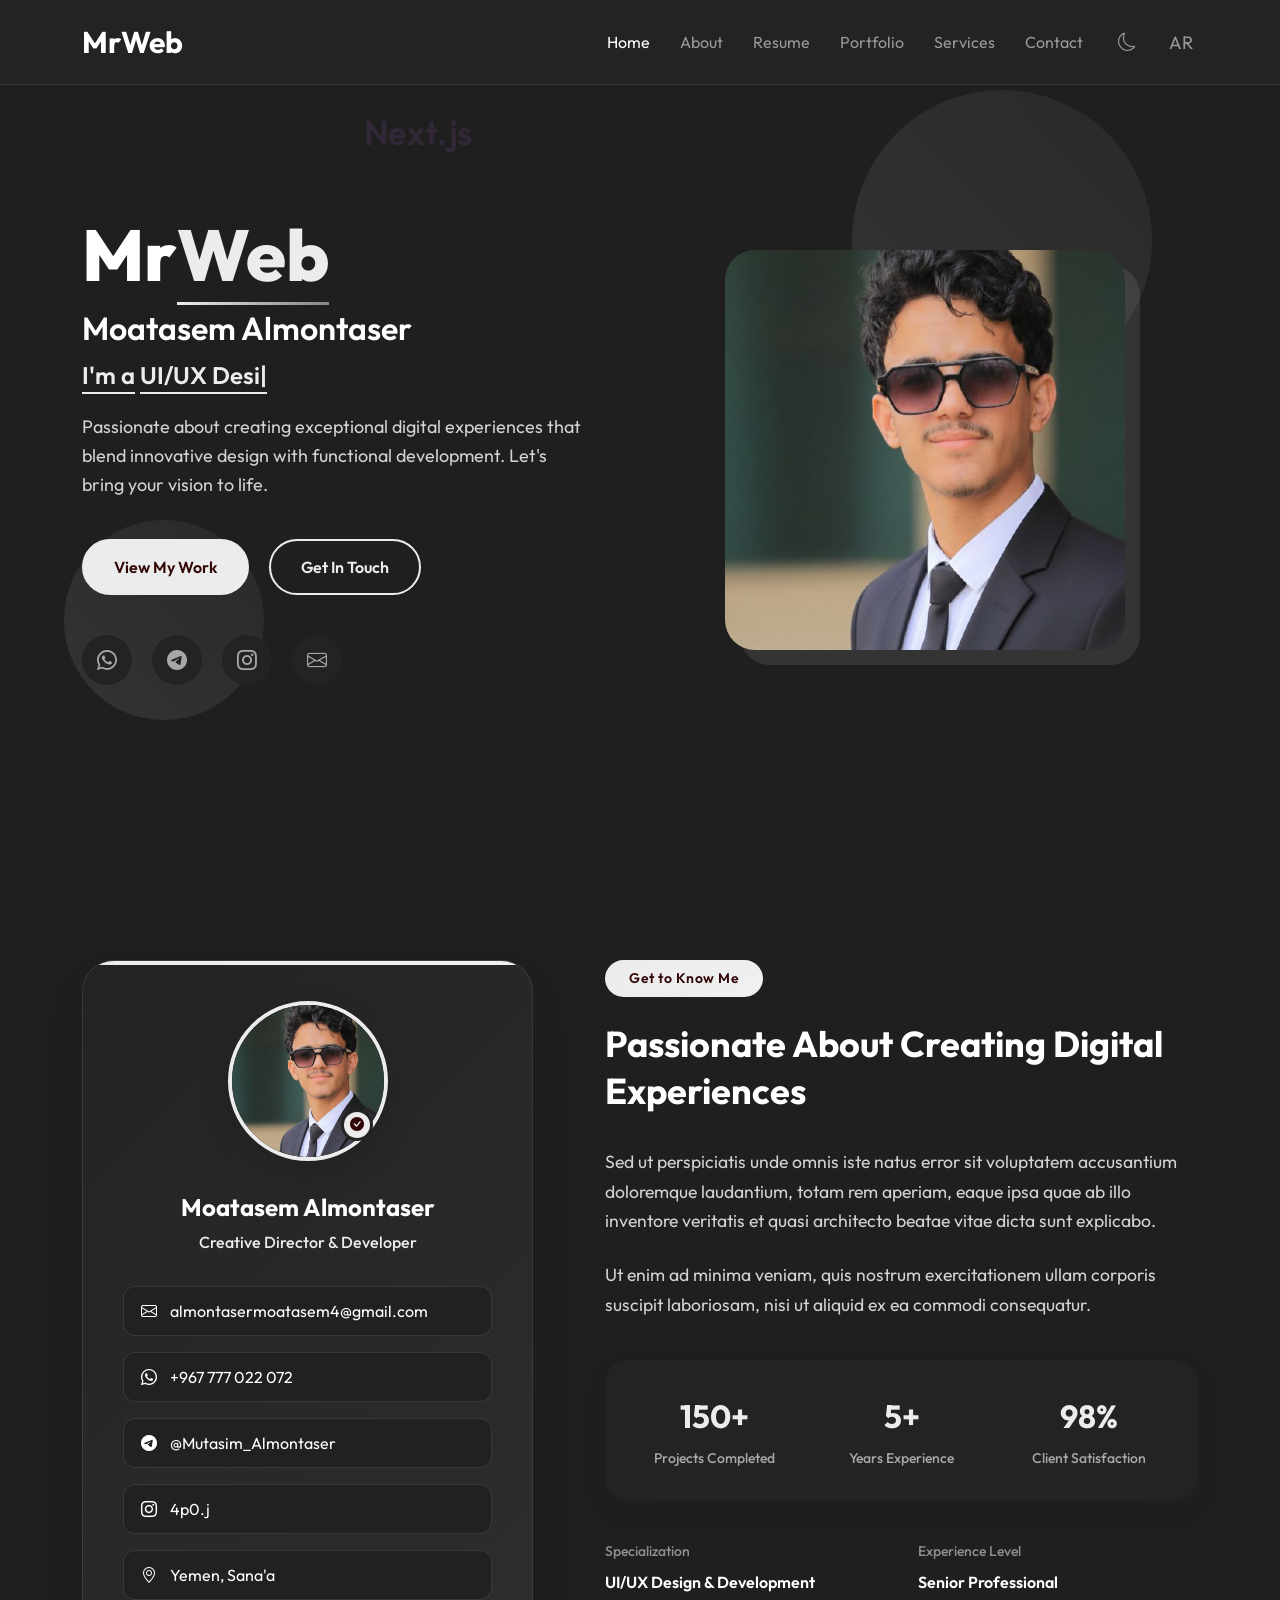
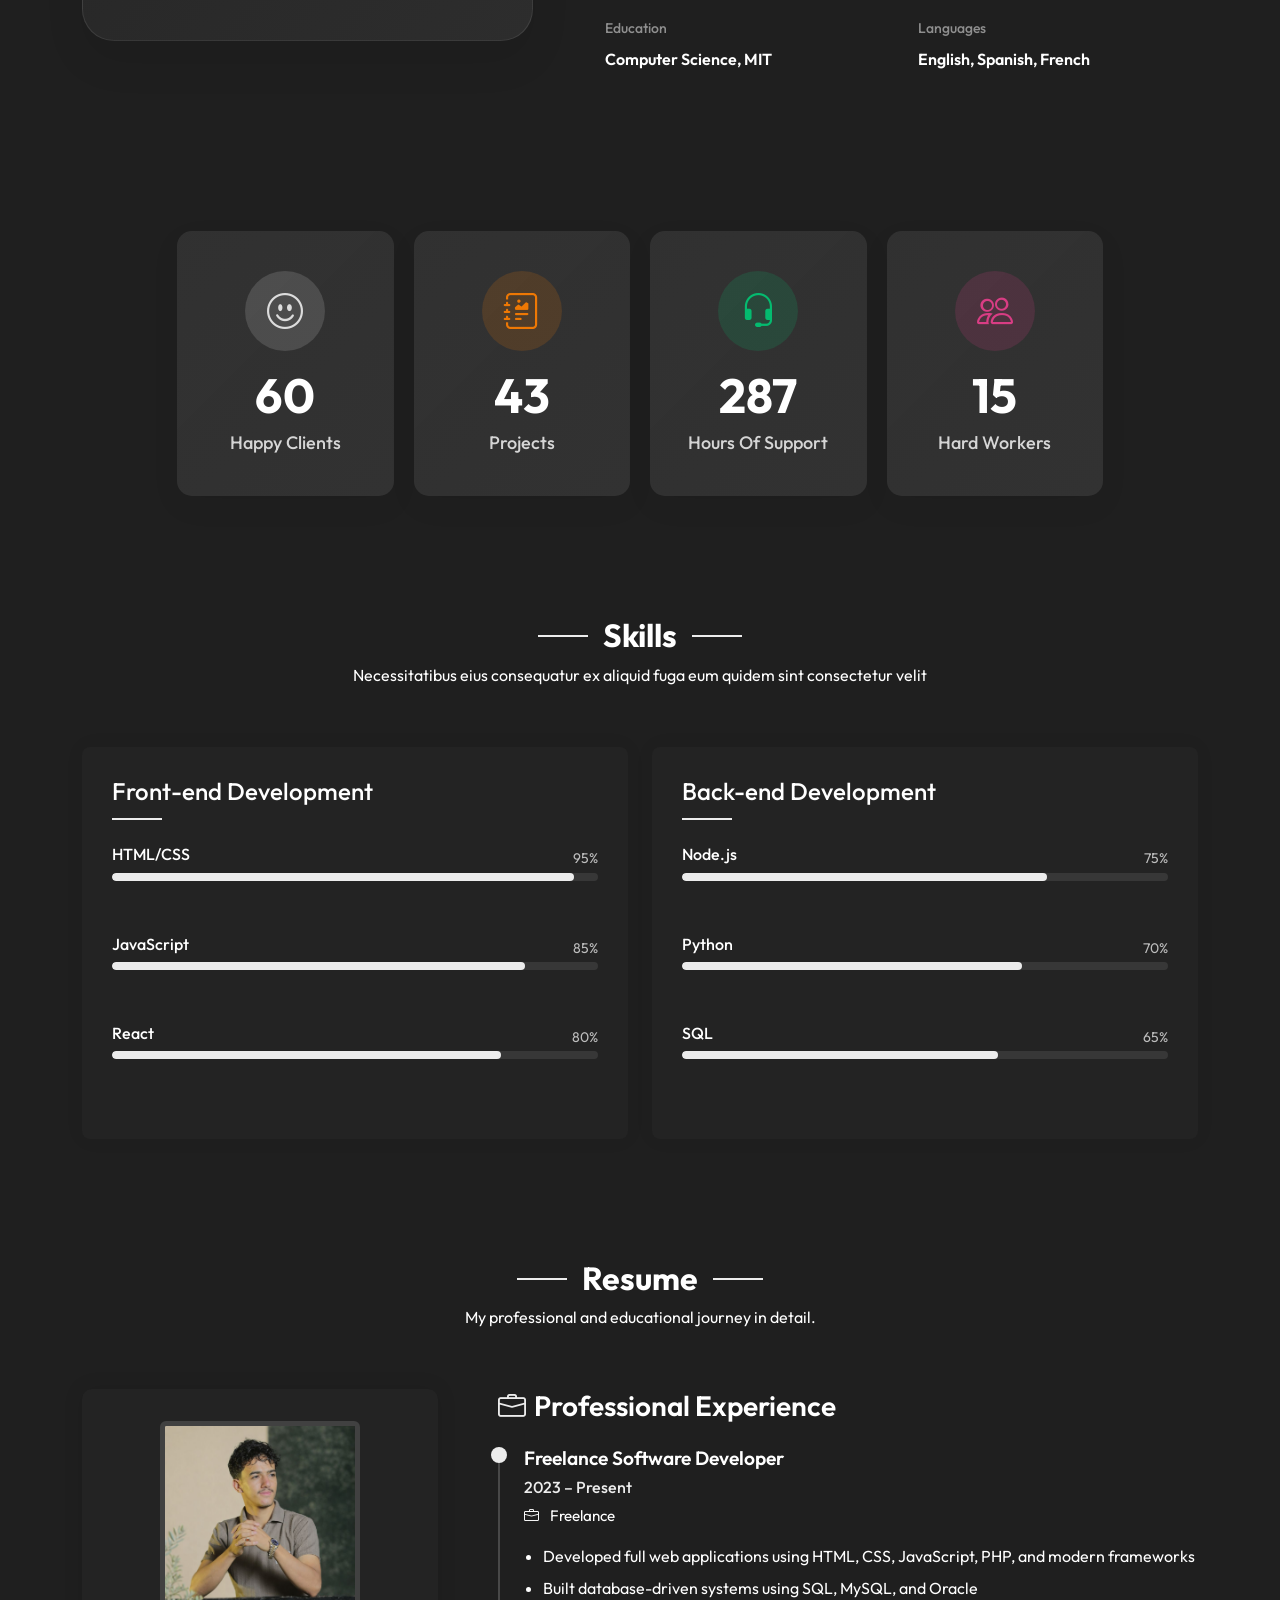
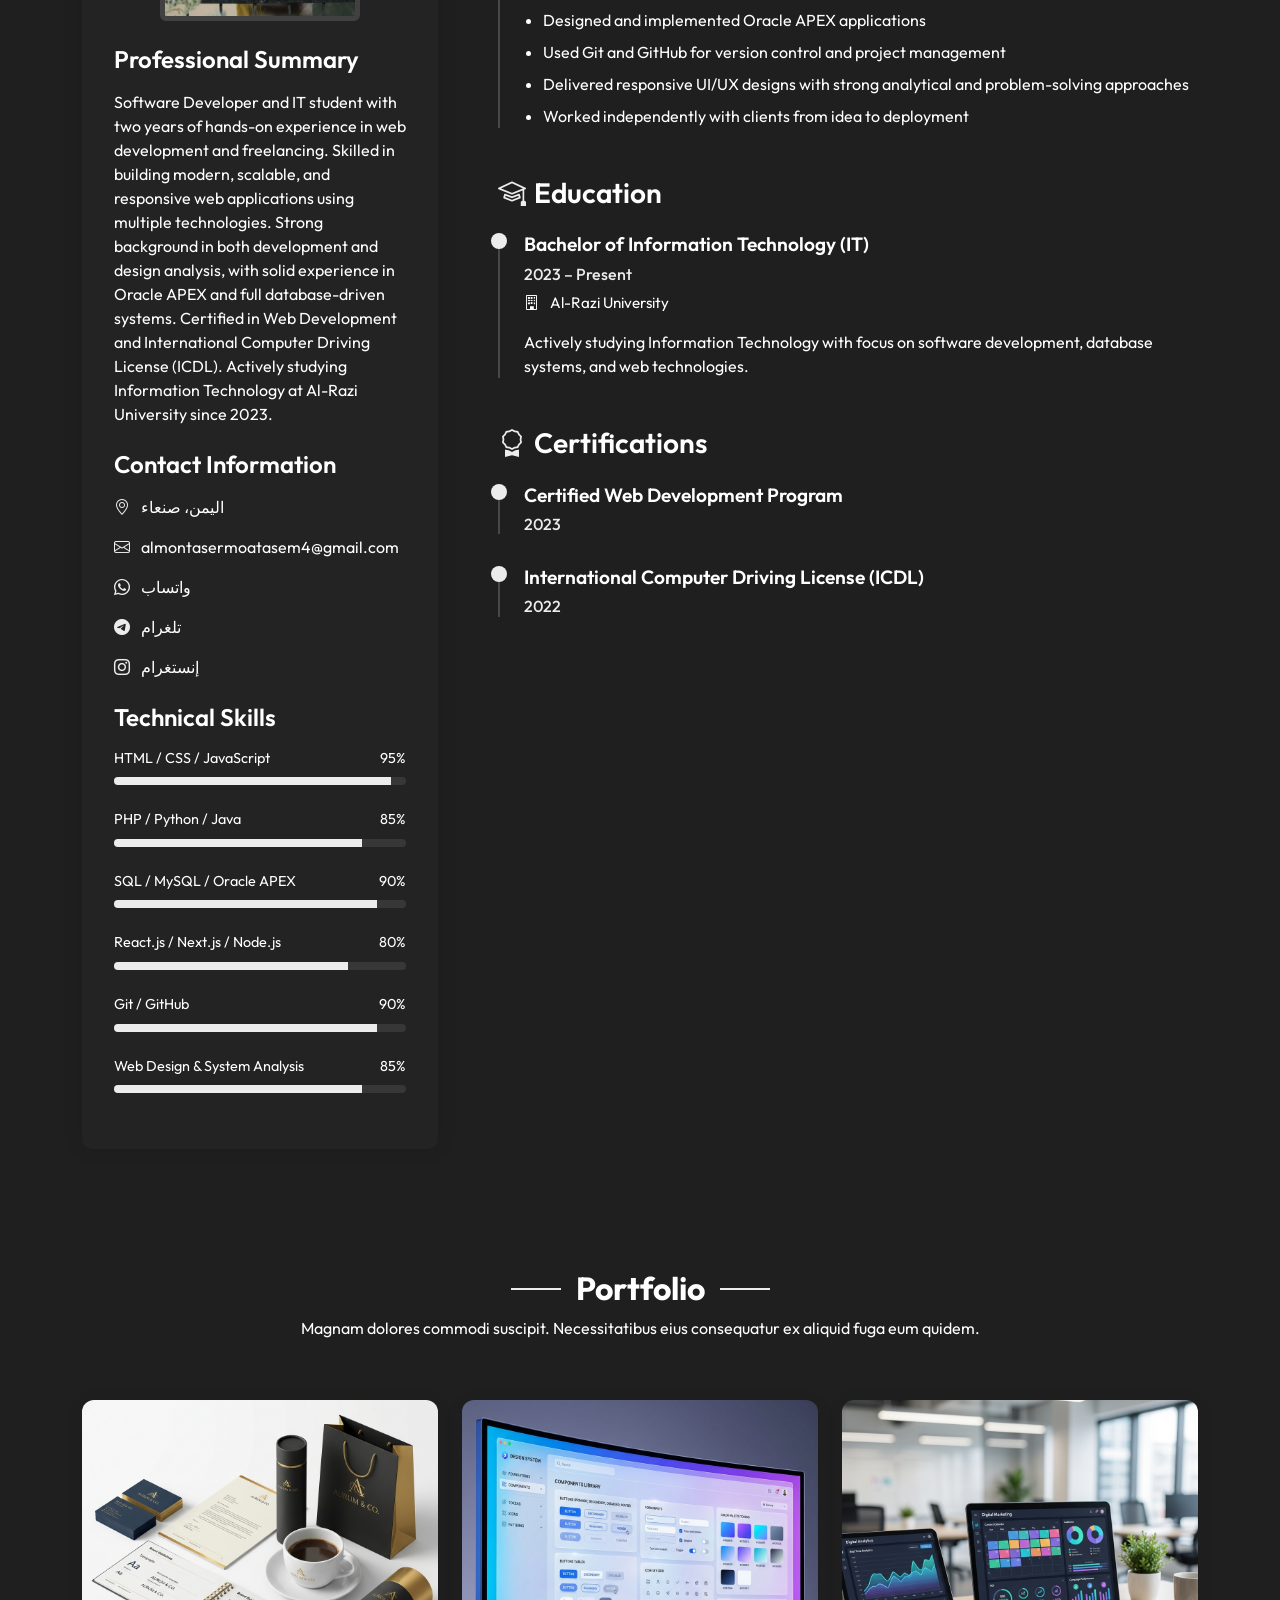
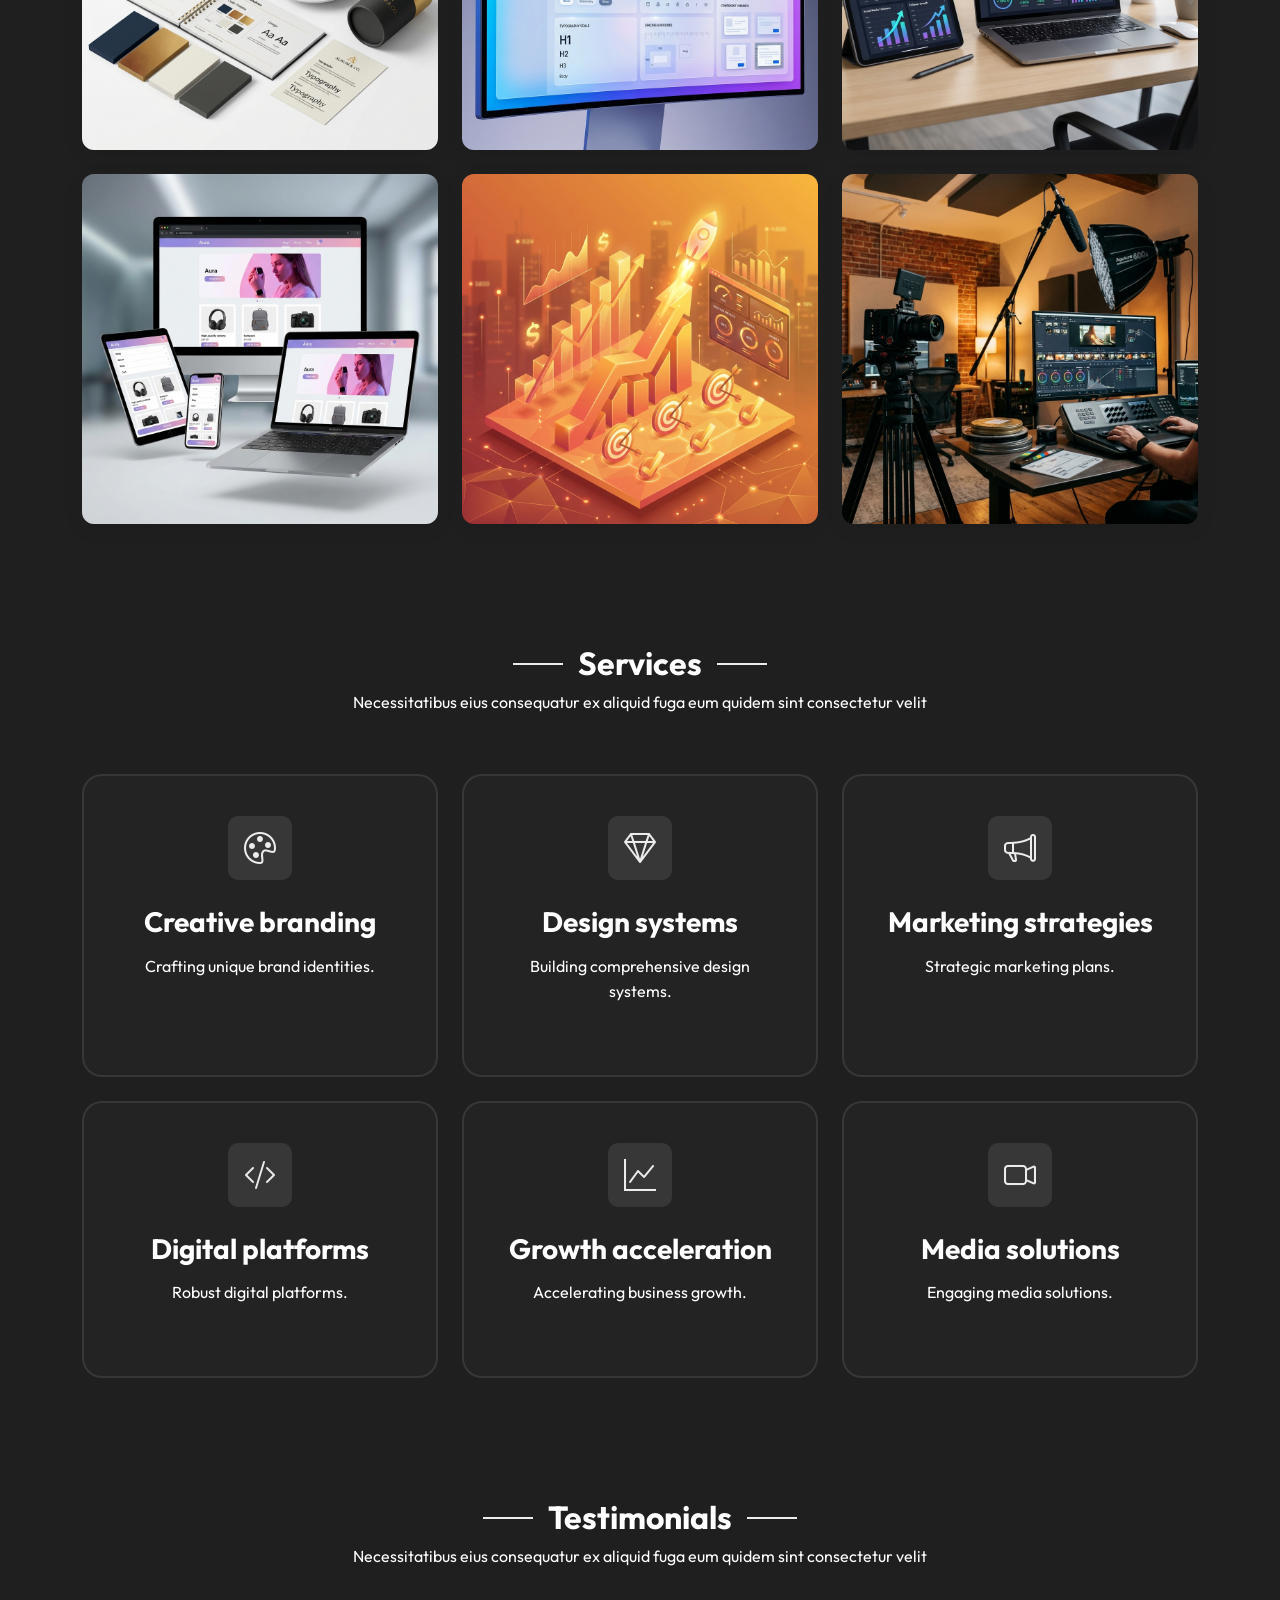
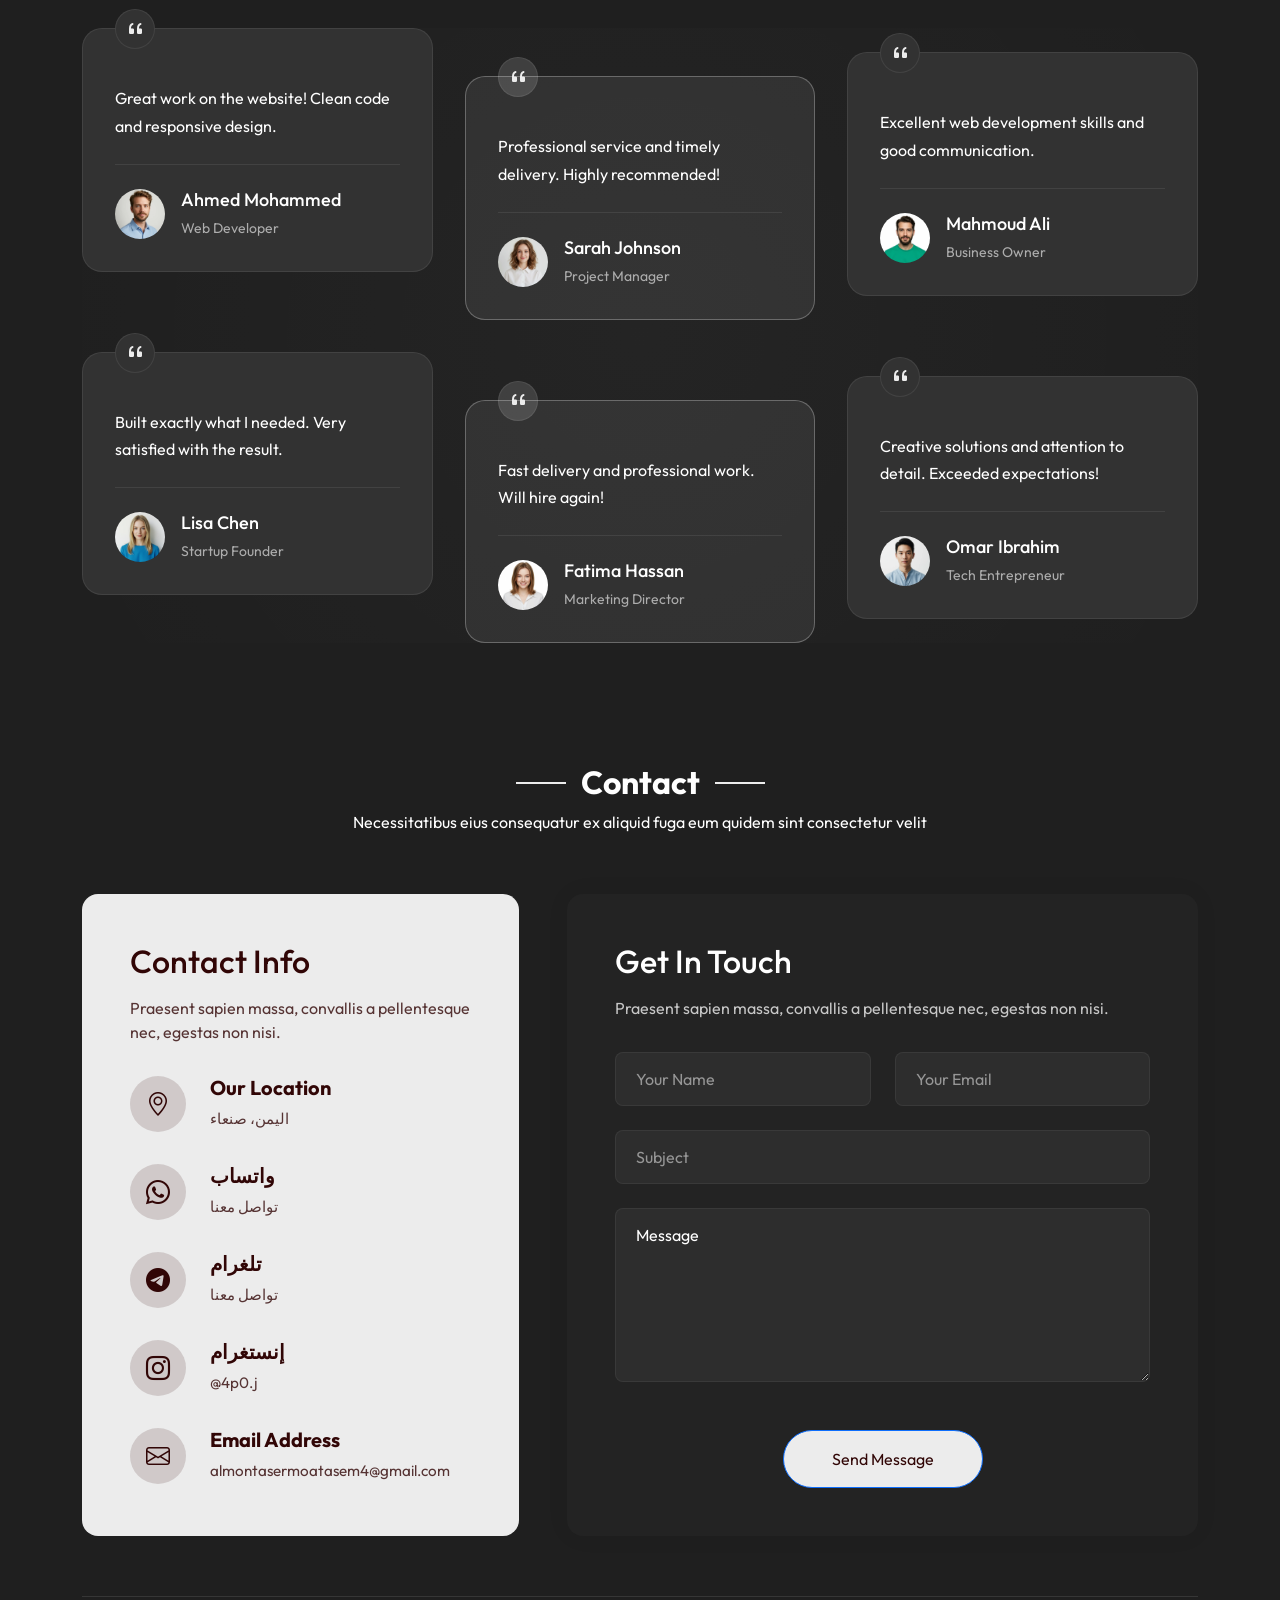
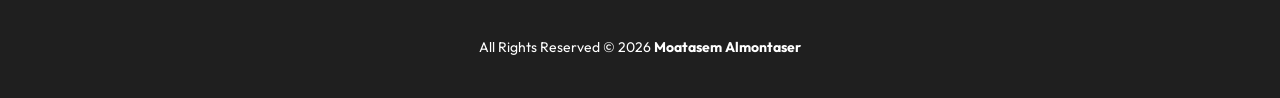
==== commit 06dfb7f6: "fix: Update Formspree action URL in contact form." ====
--- a/index.html
+++ b/index.html
@@ -961,8 +961,7 @@
                 ante ipsum primis.
               </p>
 
-              <form action="https://formspree.io/almontasermoatasem4@gmail.com" method="post" role="form"
-                class="php-email-form">
+              <form action="https://formspree.io/f/mjgevgkg" method="post" role="form" class="php-email-form">
                 <input type="hidden" name="_subject" value="New message from SnapFolio">
                 <div class="row gy-4">
 
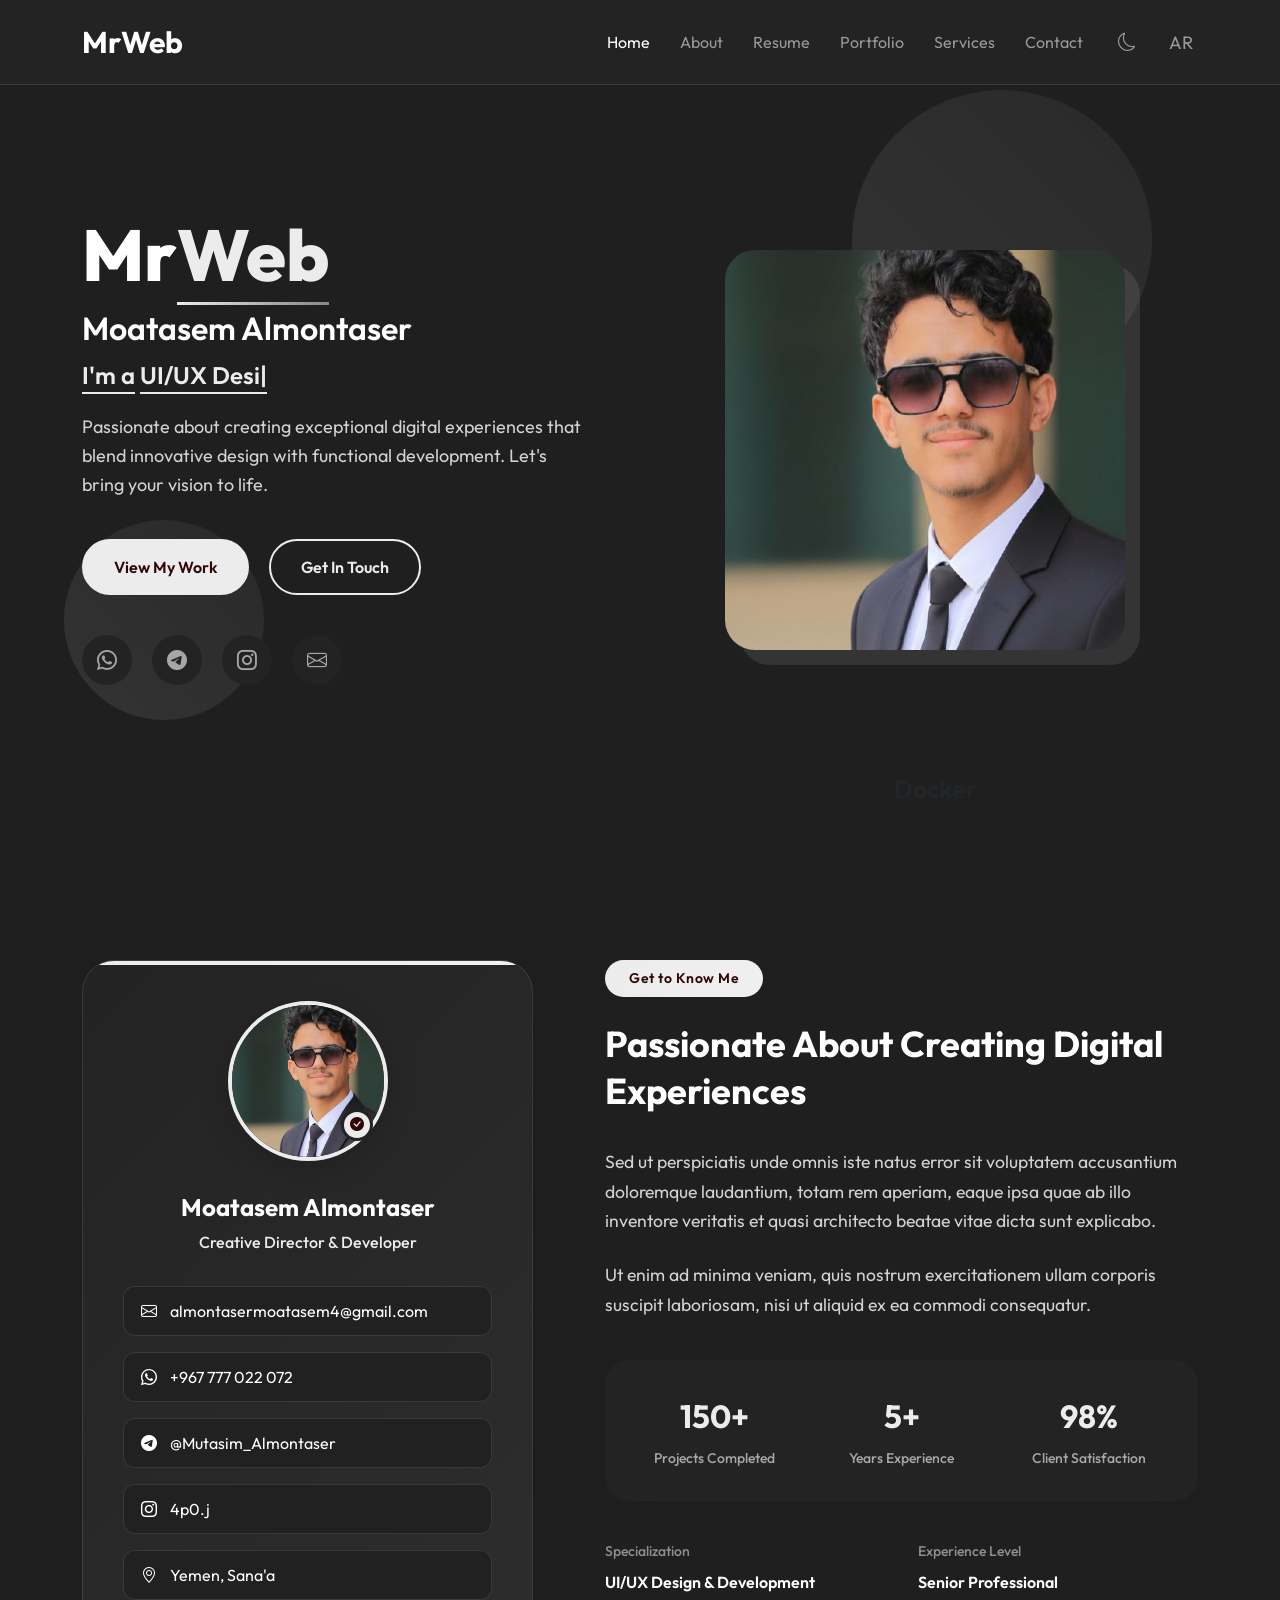
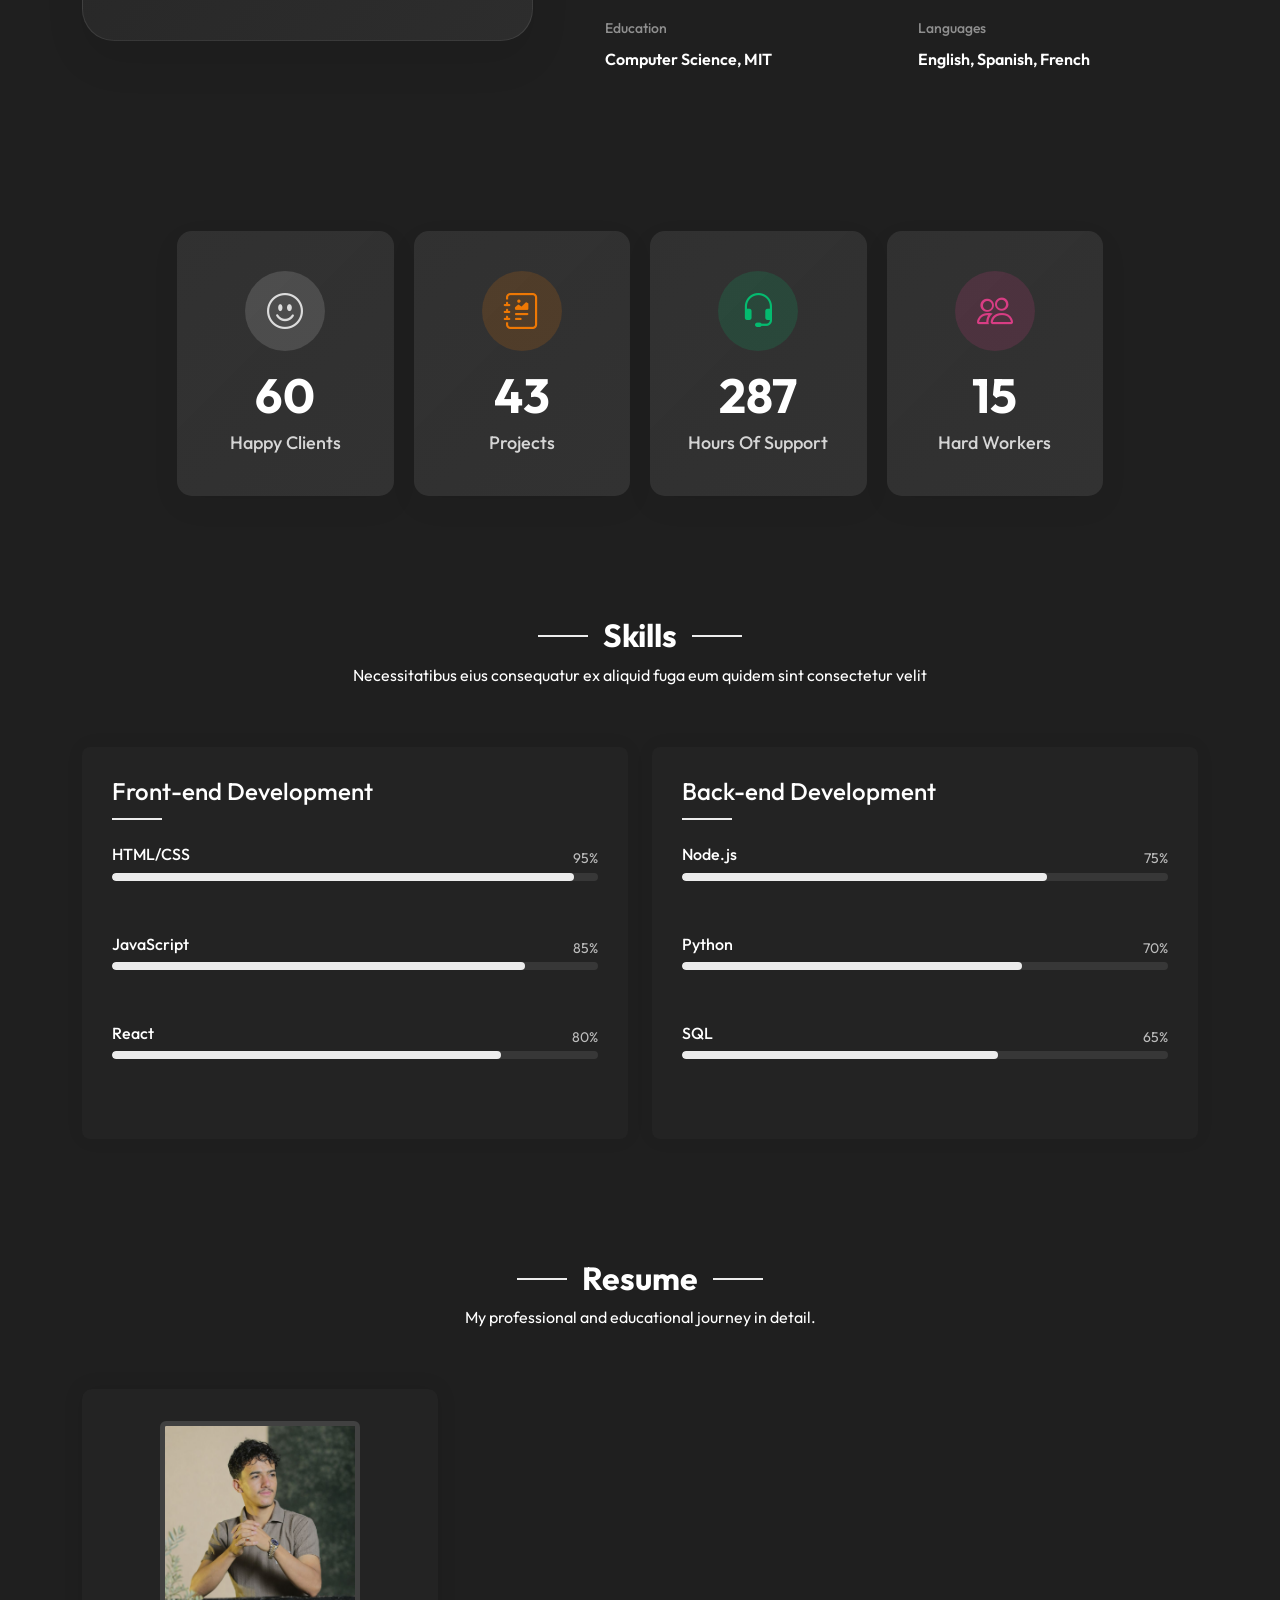
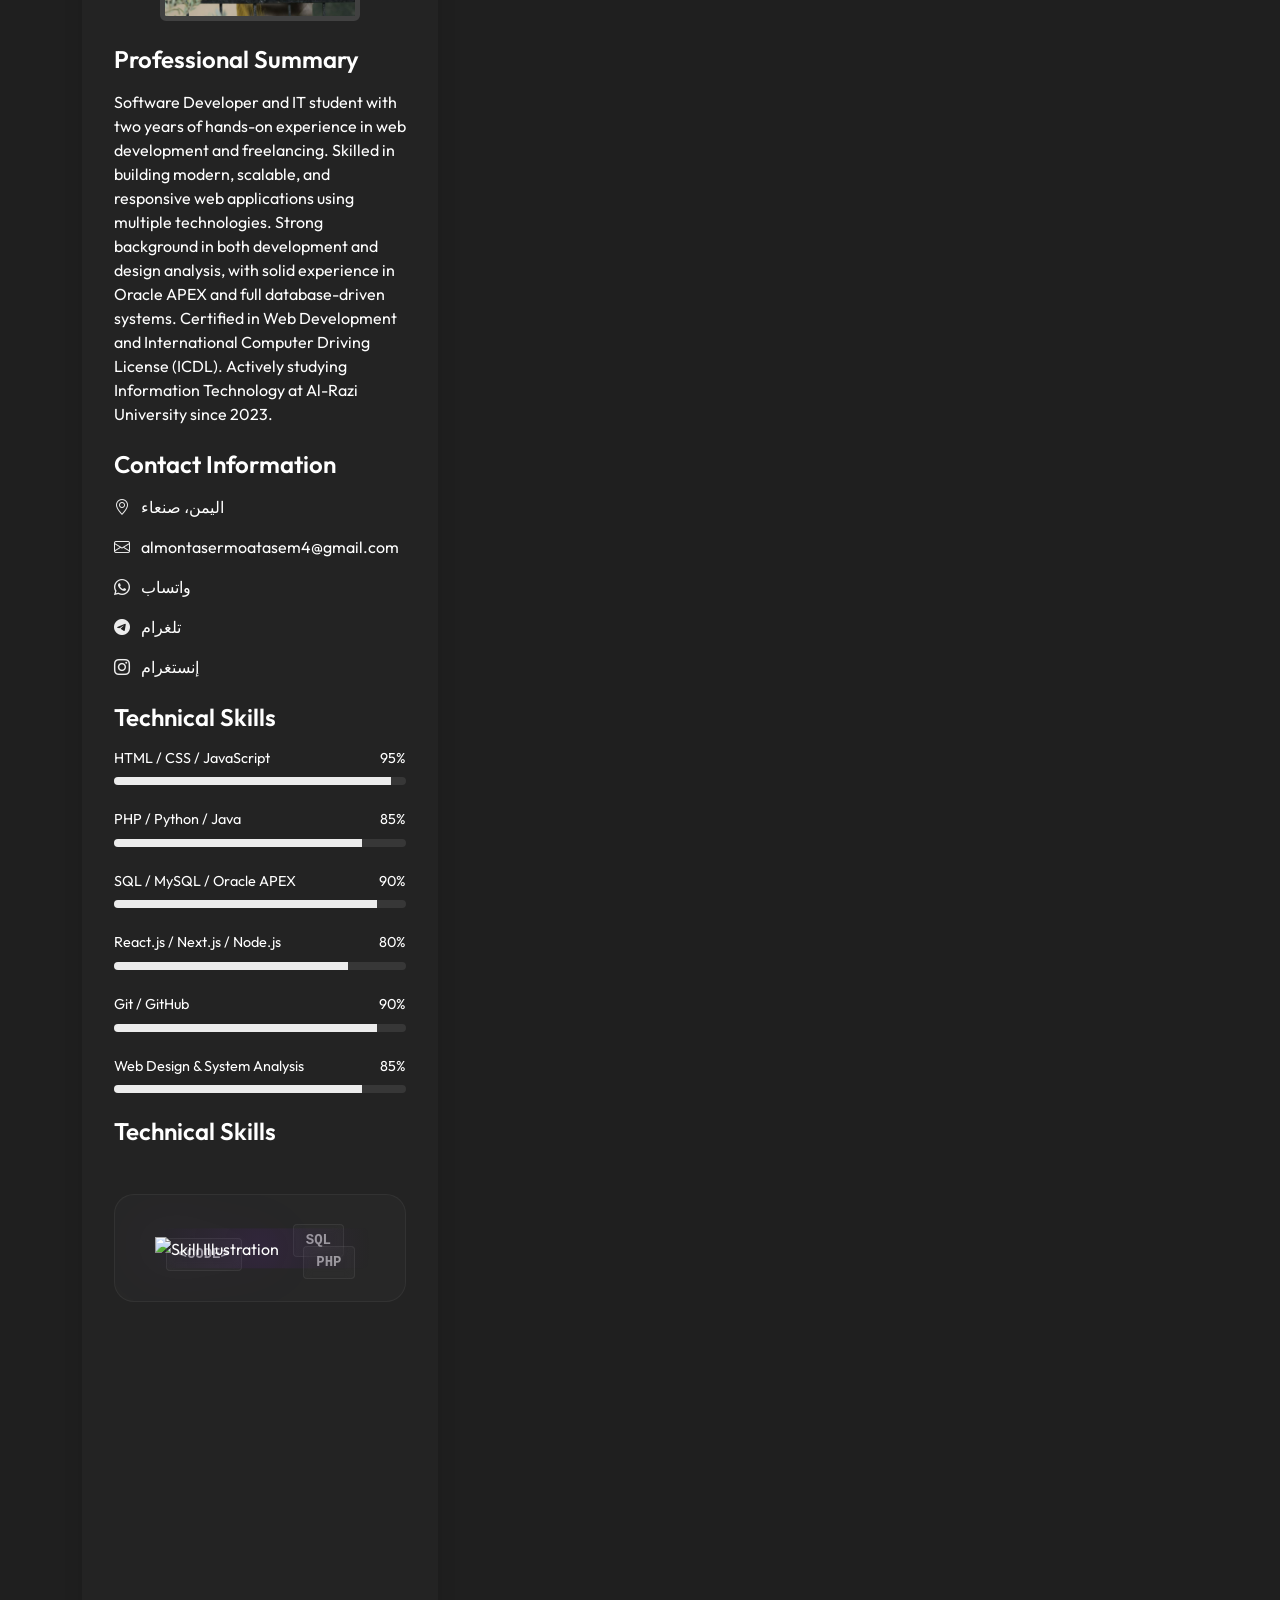
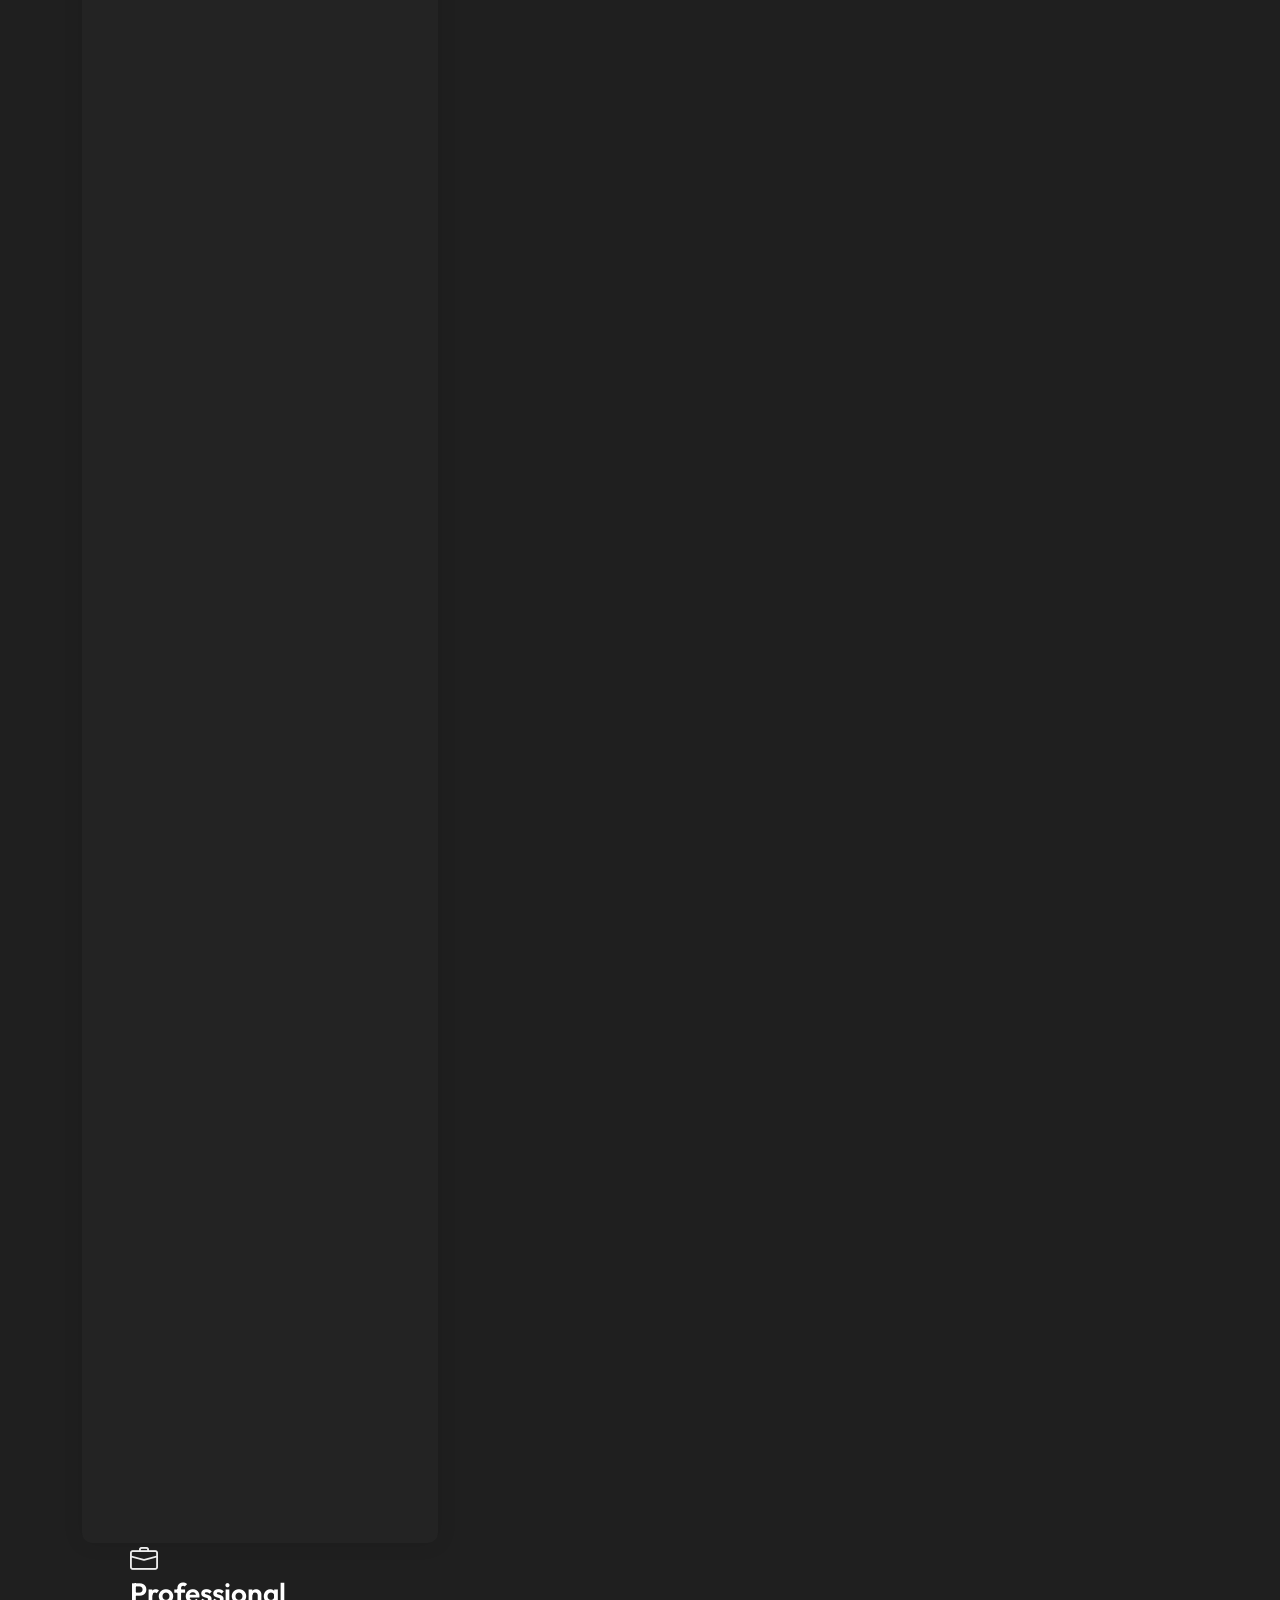
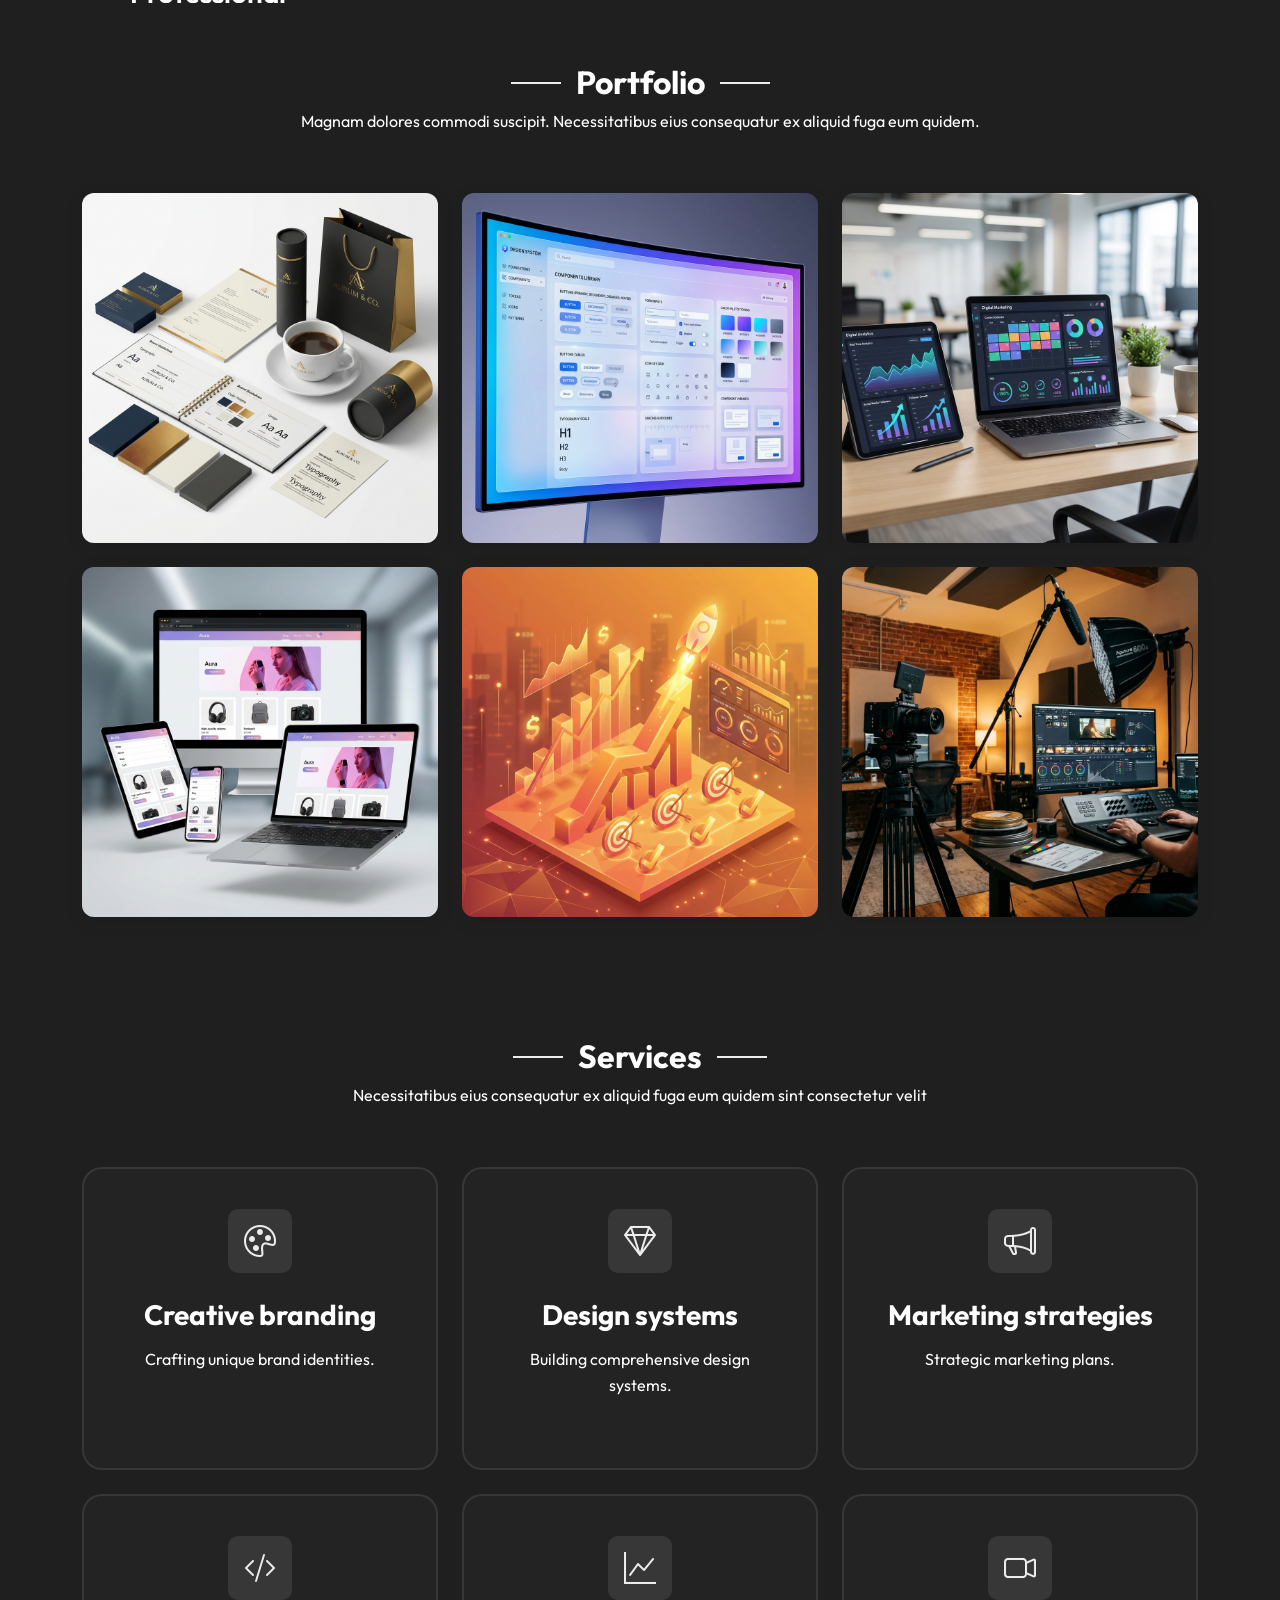
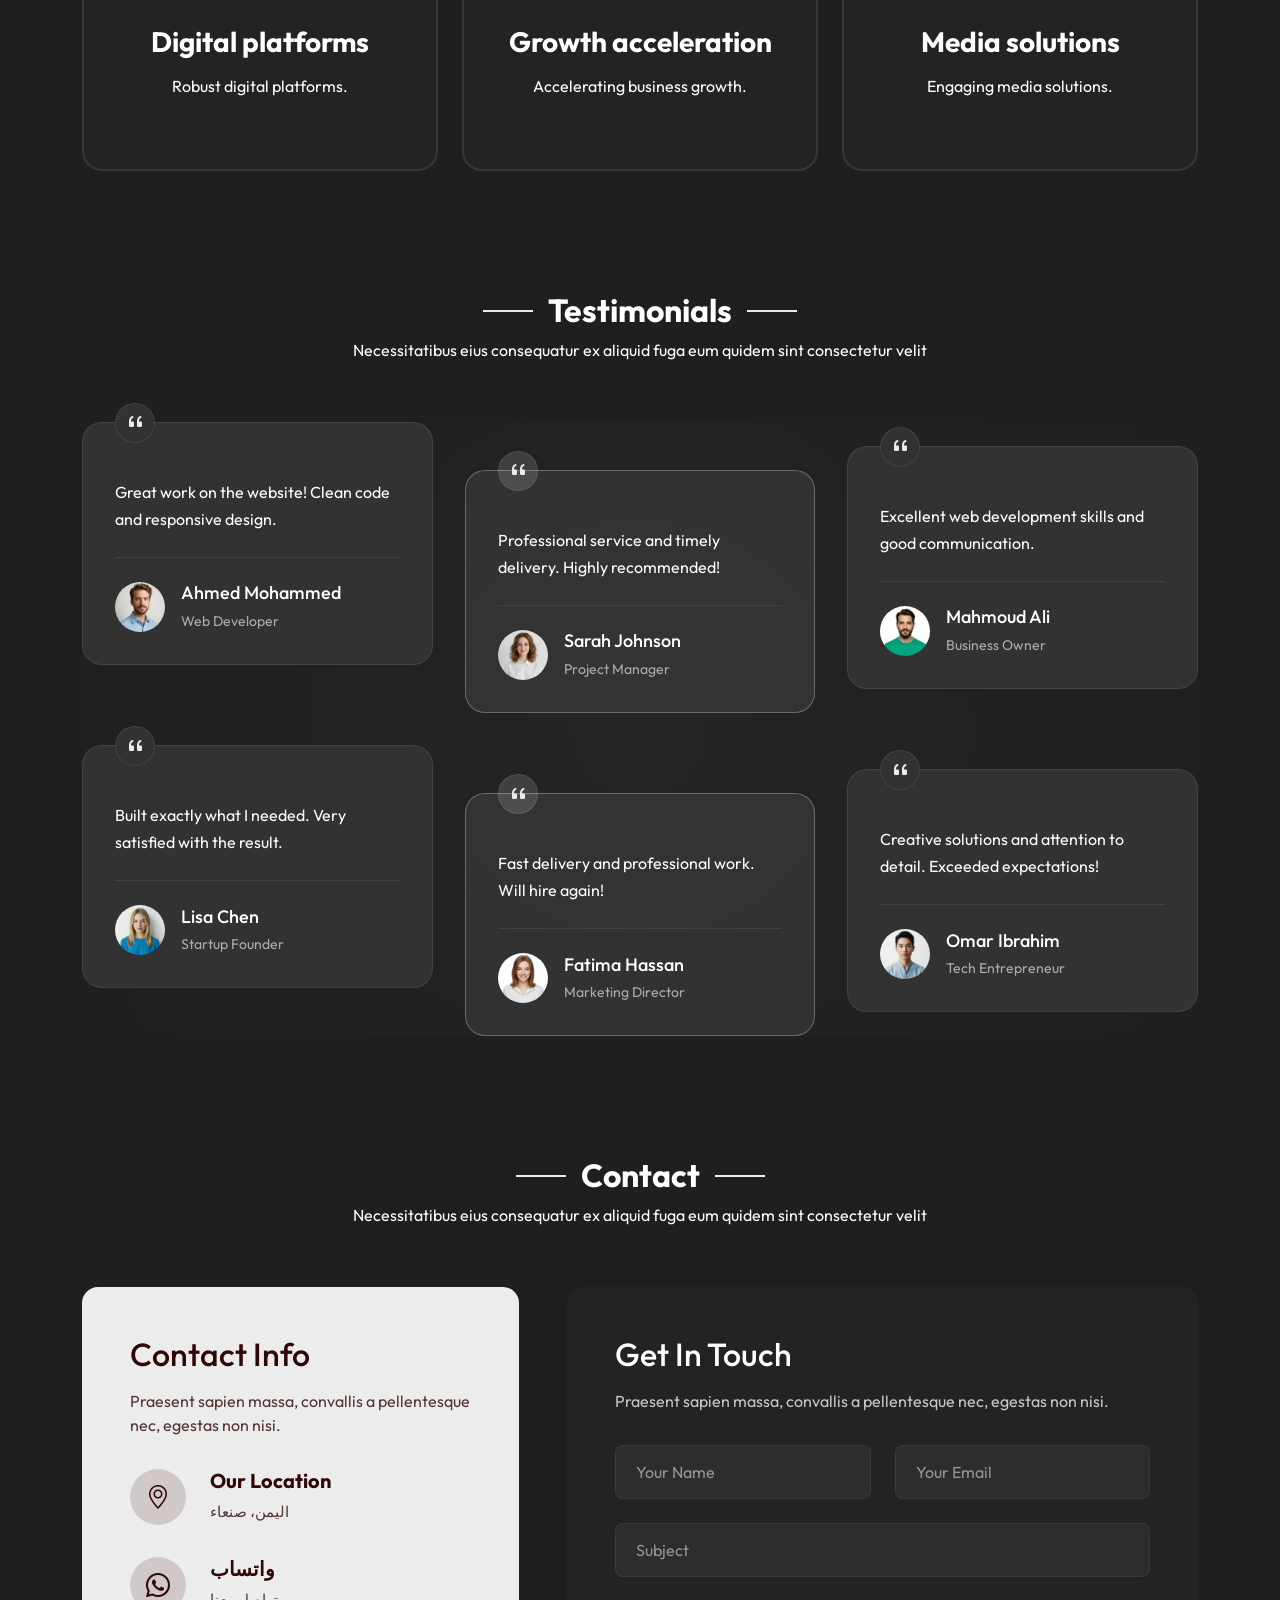
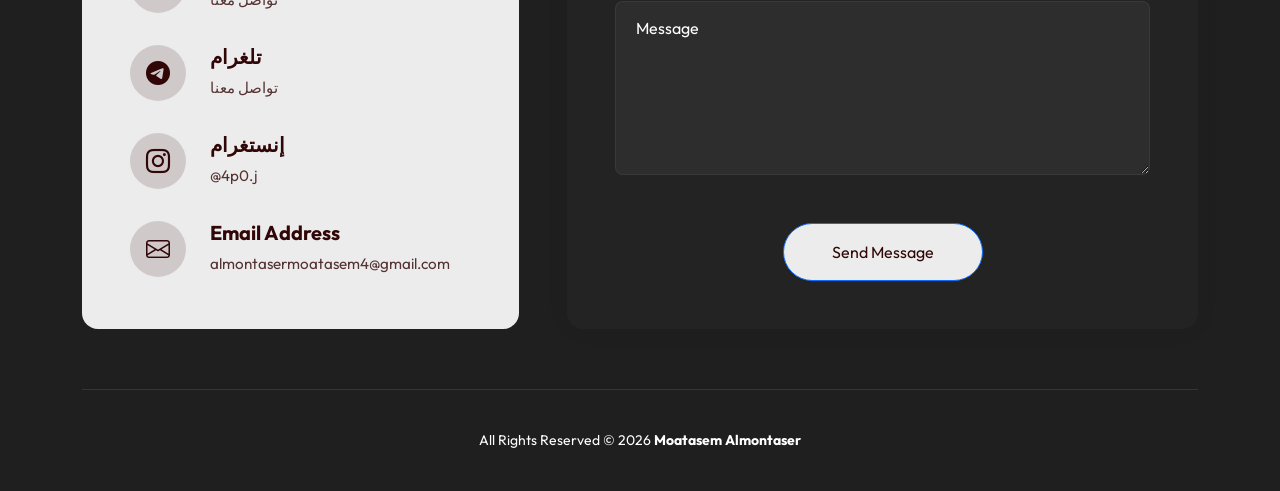
==== commit 1446a787: "feat: Add initial SnapFolio template styling and integrate it into index.html." ====
--- a/index.html
+++ b/index.html
@@ -511,66 +511,84 @@
                       aria-valuemax="100"></div>
                   </div>
                 </div>
-              </div>
-            </div>
-          </div>
-
-          <!-- Right column with experience and education -->
-          <div class="col-lg-8 ps-4 ps-lg-5">
-            <!-- Experience Section -->
-            <div class="resume-section" data-aos="fade-up">
-              <h3><i class="bi bi-briefcase me-2"></i><span data-i18n="resume_exp_title">Professional Experience</span>
-              </h3>
-
-              <div class="resume-item">
-                <h4 data-i18n="exp_job_title">Freelance Software Developer</h4>
-                <h5 data-i18n="exp_duration">2023 – Present</h5>
-                <p class="company"><i class="bi bi-briefcase"></i> <span data-i18n="exp_freelance">Freelance</span></p>
-                <ul>
-                  <li data-i18n="exp_task_1">Developed full web applications using HTML, CSS, JavaScript, PHP, and
-                    modern frameworks</li>
-                  <li data-i18n="exp_task_2">Built database-driven systems using SQL, MySQL, and Oracle</li>
-                  <li data-i18n="exp_task_3">Designed and implemented Oracle APEX applications</li>
-                  <li data-i18n="exp_task_4">Used Git and GitHub for version control and project management</li>
-                  <li data-i18n="exp_task_5">Delivered responsive UI/UX designs with strong analytical and
-                    problem-solving approaches</li>
-                  <li data-i18n="exp_task_6">Worked independently with clients from idea to deployment</li>
-                </ul>
-              </div>
-            </div>
-
-            <!-- Education Section -->
-            <div class="resume-section" data-aos="fade-up" data-aos-delay="100">
-              <h3><i class="bi bi-mortarboard me-2"></i><span data-i18n="resume_edu_title">Education</span></h3>
-
-              <div class="resume-item">
-                <h4 data-i18n="edu_degree">Bachelor of Information Technology (IT)</h4>
-                <h5 data-i18n="edu_duration">2023 – Present</h5>
-                <p class="company"><i class="bi bi-building"></i> <span data-i18n="edu_university">Al-Razi
-                    University</span></p>
-                <p data-i18n="edu_desc">Actively studying Information Technology with focus on software development,
-                  database systems, and web technologies.</p>
-              </div>
-            </div>
-
-            <!-- Certifications Section -->
-            <div class="resume-section" data-aos="fade-up" data-aos-delay="200">
-              <h3><i class="bi bi-award me-2"></i><span data-i18n="resume_cert_title">Certifications</span></h3>
-
-              <div class="resume-item">
-                <h4 data-i18n="cert_1">Certified Web Development Program</h4>
-                <h5>2023</h5>
-              </div>
-
-              <div class="resume-item">
-                <h4 data-i18n="cert_2">International Computer Driving License (ICDL)</h4>
-                <h5>2022</h5>
-              </div>
-            </div>
-          </div>
+                <div class="skills-animation mt-4">
+                  <h3 data-i18n="resume_tech_skills">Technical Skills</h3>
+                  <!-- ... (skills items) ... -->
+                </div>
+
+                <!-- Cinematic Animated Visual -->
+                <div class="resume-visual-container mt-5" data-aos="fade-up" data-aos-delay="200">
+                  <div class="visual-wrapper">
+                    <div class="glow-effect"></div>
+                    <img src="assets/img/skill-visual.png" alt="Skill Illustration" class="img-fluid floating-visual">
+                    <div class="floating-elements">
+                      <span class="element code-tag">&lt;CODE&gt;</span>
+                      <span class="element sql-tag">SQL</span>
+                      <span class="element php-tag">PHP</span>
+                    </div>
+                  </div>
+                </div>
+              </div>
+            </div>
+
+            <!-- Right column with experience and education -->
+            <div class="col-lg-8 ps-4 ps-lg-5">
+              <!-- Experience Section -->
+              <div class="resume-section" data-aos="fade-up">
+                <h3><i class="bi bi-briefcase me-2"></i><span data-i18n="resume_exp_title">Professional
+                    Experience</span>
+                </h3>
+
+                <div class="resume-item">
+                  <h4 data-i18n="exp_job_title">Freelance Software Developer</h4>
+                  <h5 data-i18n="exp_duration">2023 – Present</h5>
+                  <p class="company"><i class="bi bi-briefcase"></i> <span data-i18n="exp_freelance">Freelance</span>
+                  </p>
+                  <ul>
+                    <li data-i18n="exp_task_1">Developed full web applications using HTML, CSS, JavaScript, PHP, and
+                      modern frameworks</li>
+                    <li data-i18n="exp_task_2">Built database-driven systems using SQL, MySQL, and Oracle</li>
+                    <li data-i18n="exp_task_3">Designed and implemented Oracle APEX applications</li>
+                    <li data-i18n="exp_task_4">Used Git and GitHub for version control and project management</li>
+                    <li data-i18n="exp_task_5">Delivered responsive UI/UX designs with strong analytical and
+                      problem-solving approaches</li>
+                    <li data-i18n="exp_task_6">Worked independently with clients from idea to deployment</li>
+                  </ul>
+                </div>
+              </div>
+
+              <!-- Education Section -->
+              <div class="resume-section" data-aos="fade-up" data-aos-delay="100">
+                <h3><i class="bi bi-mortarboard me-2"></i><span data-i18n="resume_edu_title">Education</span></h3>
+
+                <div class="resume-item">
+                  <h4 data-i18n="edu_degree">Bachelor of Information Technology (IT)</h4>
+                  <h5 data-i18n="edu_duration">2023 – Present</h5>
+                  <p class="company"><i class="bi bi-building"></i> <span data-i18n="edu_university">Al-Razi
+                      University</span></p>
+                  <p data-i18n="edu_desc">Actively studying Information Technology with focus on software development,
+                    database systems, and web technologies.</p>
+                </div>
+              </div>
+
+              <!-- Certifications Section -->
+              <div class="resume-section" data-aos="fade-up" data-aos-delay="200">
+                <h3><i class="bi bi-award me-2"></i><span data-i18n="resume_cert_title">Certifications</span></h3>
+
+                <div class="resume-item">
+                  <h4 data-i18n="cert_1">Certified Web Development Program</h4>
+                  <h5>2023</h5>
+                </div>
+
+                <div class="resume-item">
+                  <h4 data-i18n="cert_2">International Computer Driving License (ICDL)</h4>
+                  <h5>2022</h5>
+                </div>
+              </div>
+            </div>
+          </div>
+
         </div>
-
-      </div>
 
     </section><!-- /Resume Section -->
 
--- a/assets/css/main.css
+++ b/assets/css/main.css
@@ -2616,4 +2616,140 @@
 
 [data-theme='light'] .floating-tech-name {
   opacity: 0.12;
+}
+
+/*--------------------------------------------------------------
+# Resume Visual Animation
+--------------------------------------------------------------*/
+.resume-visual-container {
+  display: flex;
+  justify-content: center;
+  align-items: center;
+  padding: 40px;
+  background: rgba(255, 255, 255, 0.02);
+  border-radius: 20px;
+  border: 1px solid rgba(255, 255, 255, 0.05);
+  position: relative;
+  overflow: hidden;
+}
+
+.visual-wrapper {
+  position: relative;
+  width: 100%;
+  max-width: 500px;
+  z-index: 2;
+}
+
+.floating-visual {
+  animation: cinematic-float 8s ease-in-out infinite;
+  filter: drop-shadow(0 0 30px rgba(138, 43, 226, 0.3));
+  position: relative;
+  z-index: 5;
+}
+
+.glow-effect {
+  position: absolute;
+  top: 50%;
+  left: 50%;
+  transform: translate(-50%, -50%);
+  width: 150%;
+  height: 150%;
+  background: radial-gradient(circle, rgba(138, 43, 226, 0.1) 0%, transparent 70%);
+  animation: pulse-glow 6s infinite alternate;
+  pointer-events: none;
+  z-index: 1;
+}
+
+.floating-elements {
+  position: absolute;
+  top: 0;
+  left: 0;
+  width: 100%;
+  height: 100%;
+  pointer-events: none;
+}
+
+.element {
+  position: absolute;
+  font-family: 'Courier New', Courier, monospace;
+  font-weight: bold;
+  font-size: 14px;
+  color: var(--accent-color);
+  opacity: 0.6;
+  padding: 5px 12px;
+  background: rgba(255, 255, 255, 0.05);
+  border-radius: 4px;
+  backdrop-filter: blur(5px);
+  border: 1px solid rgba(255, 255, 255, 0.1);
+}
+
+.code-tag {
+  top: 10%;
+  left: 5%;
+  animation: float-random 10s infinite alternate linear;
+}
+
+.sql-tag {
+  bottom: 15%;
+  right: 10%;
+  animation: float-random 12s infinite alternate-reverse linear;
+  animation-delay: 2s;
+}
+
+.php-tag {
+  top: 40%;
+  right: 5%;
+  animation: float-random 9s infinite alternate linear;
+  animation-delay: 1s;
+}
+
+@keyframes cinematic-float {
+
+  0%,
+  100% {
+    transform: translateY(0) rotate(0deg);
+  }
+
+  50% {
+    transform: translateY(-20px) rotate(1deg);
+  }
+}
+
+@keyframes pulse-glow {
+  0% {
+    opacity: 0.3;
+    transform: translate(-50%, -50%) scale(1);
+  }
+
+  100% {
+    opacity: 0.7;
+    transform: translate(-50%, -50%) scale(1.1);
+  }
+}
+
+@keyframes float-random {
+  0% {
+    transform: translate(0, 0);
+  }
+
+  25% {
+    transform: translate(10px, -15px);
+  }
+
+  50% {
+    transform: translate(-5px, 10px);
+  }
+
+  75% {
+    transform: translate(-15px, -5px);
+  }
+
+  100% {
+    transform: translate(0, 0);
+  }
+}
+
+/* RTL Adjustments */
+[dir="rtl"] .resume-visual-container {
+  text-align: right;
 }
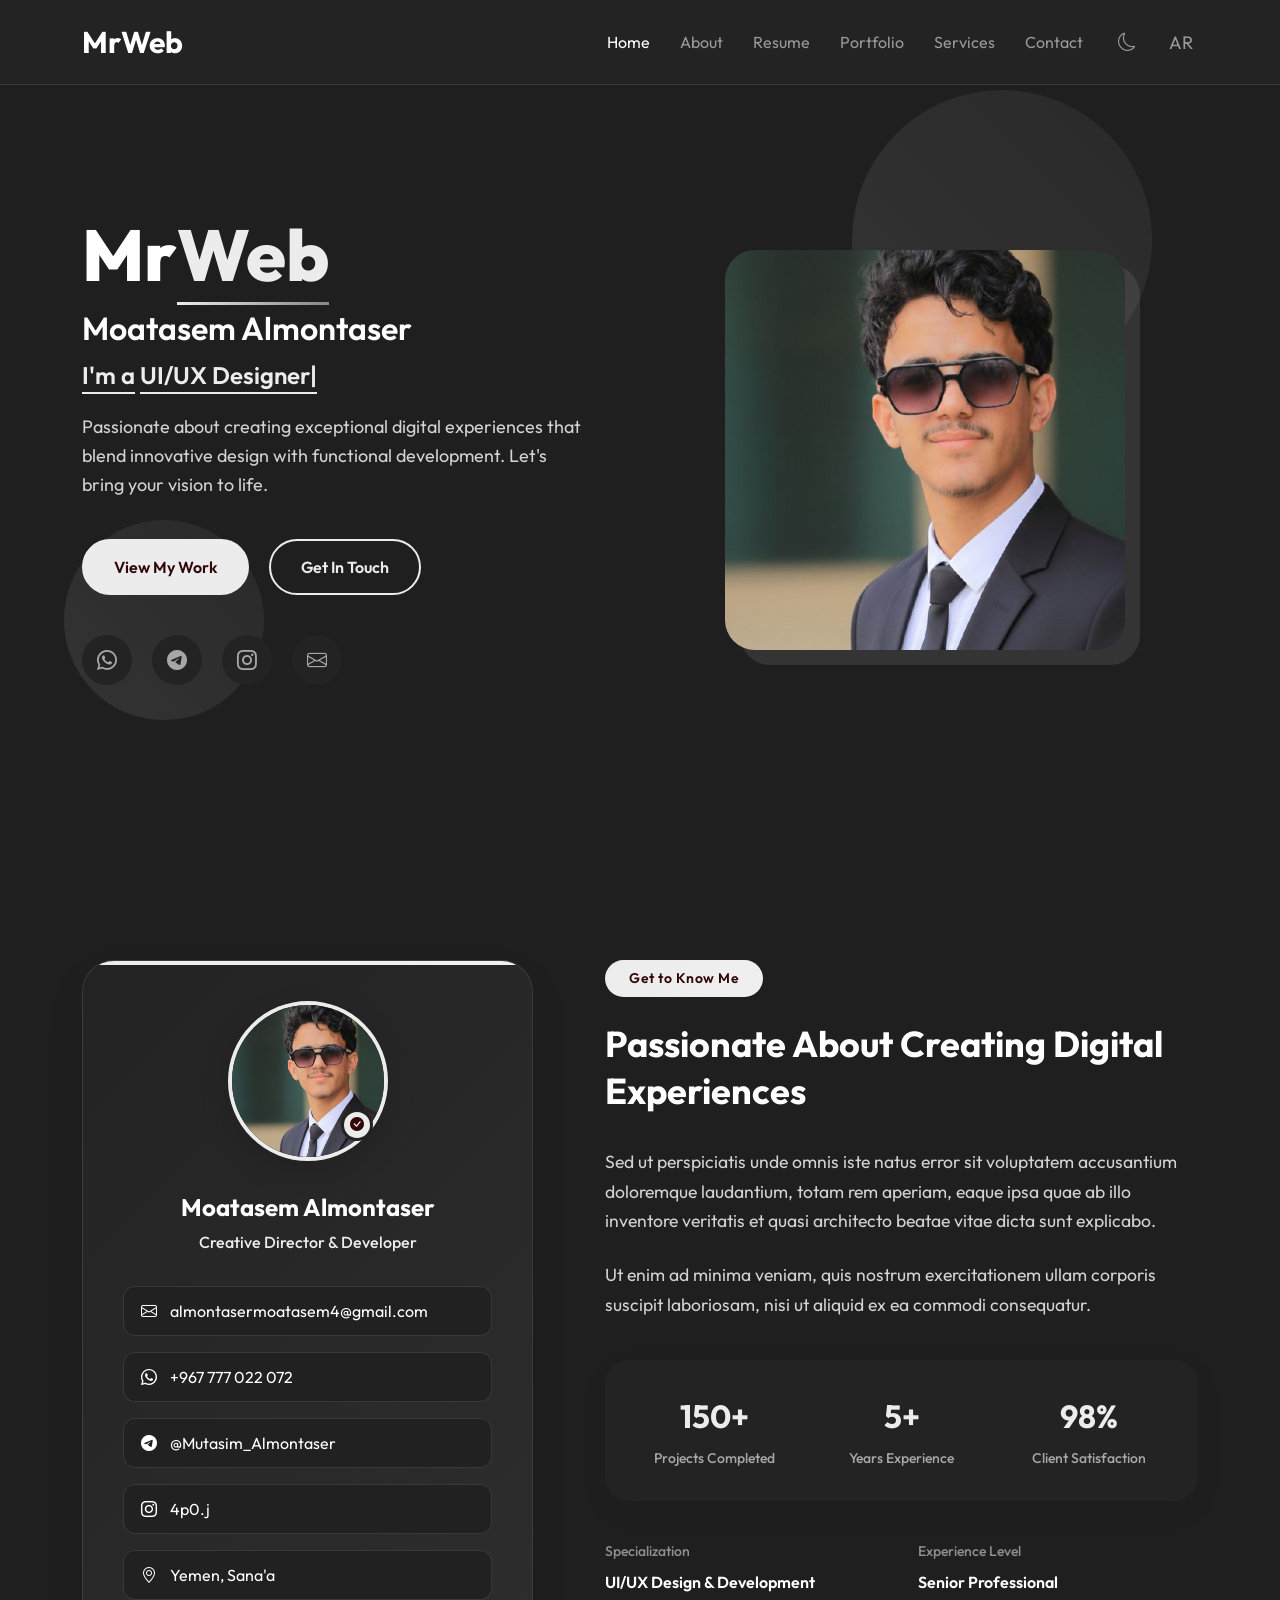
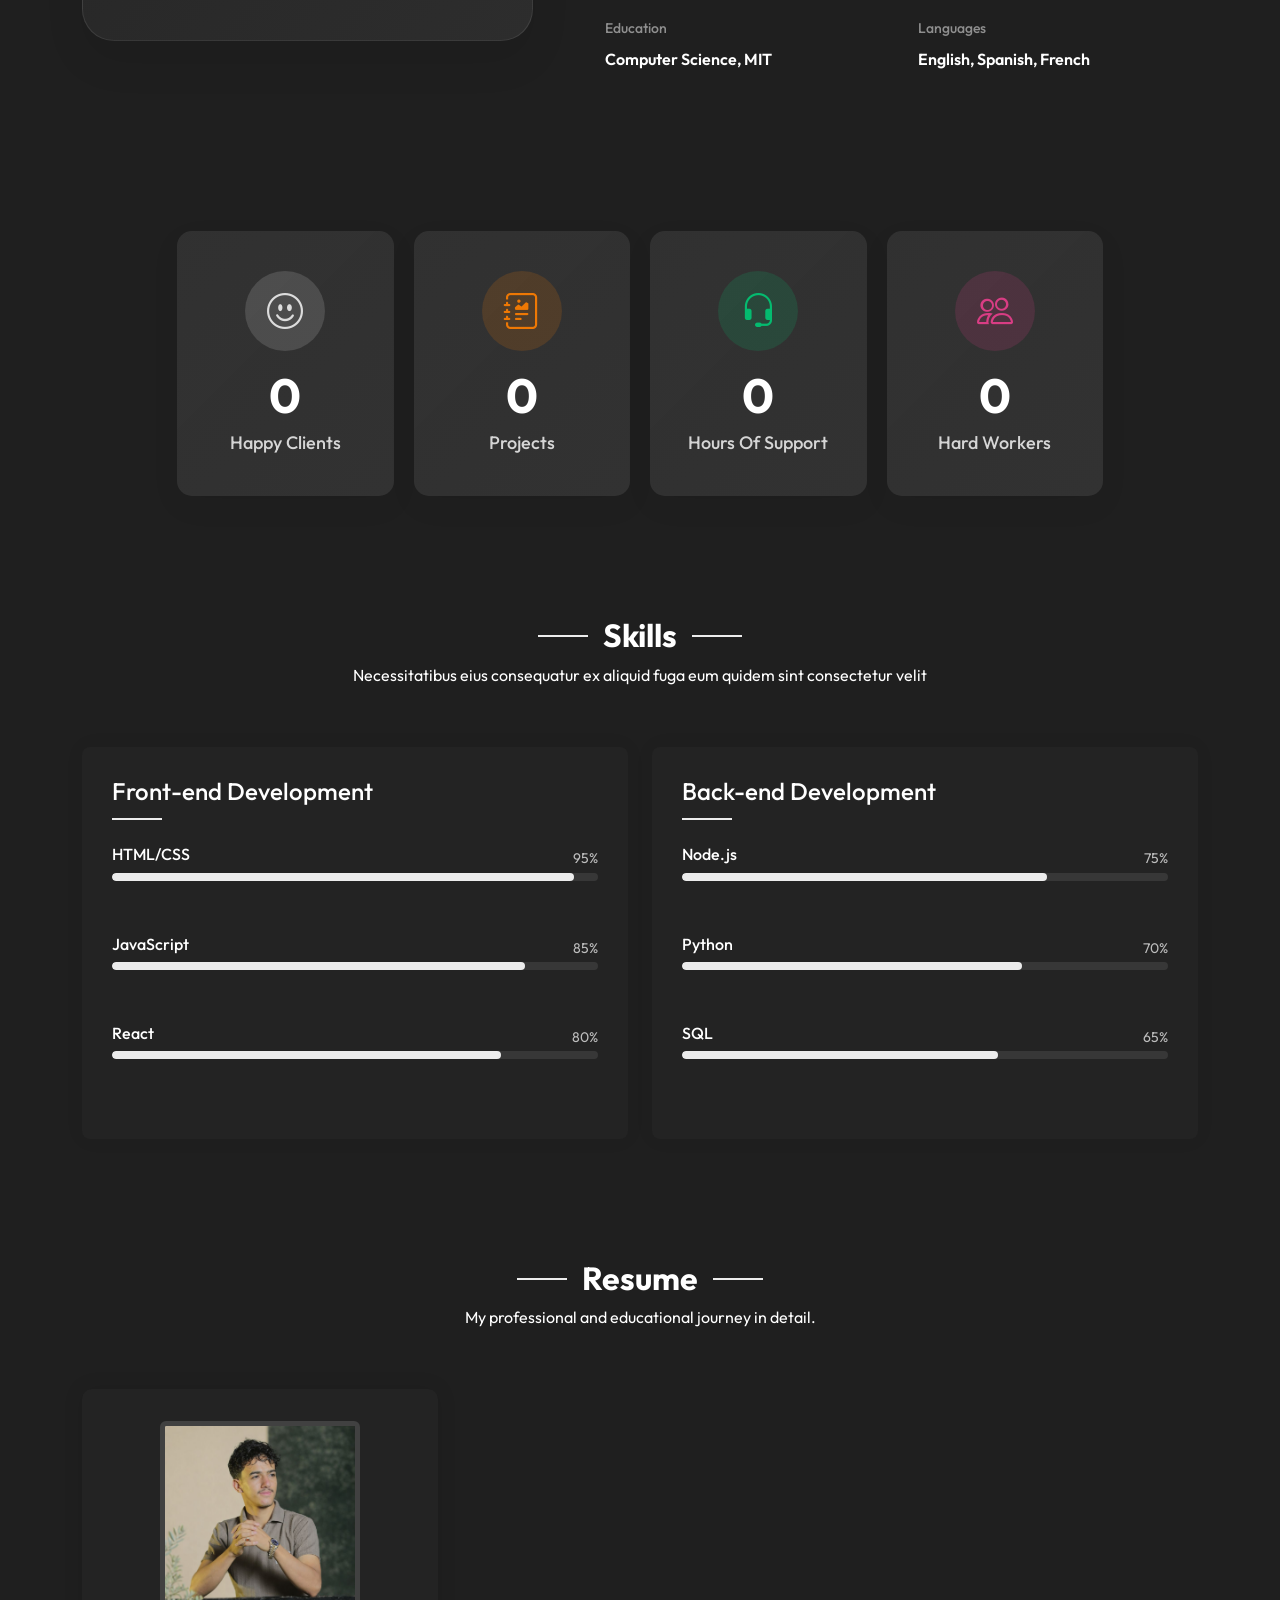
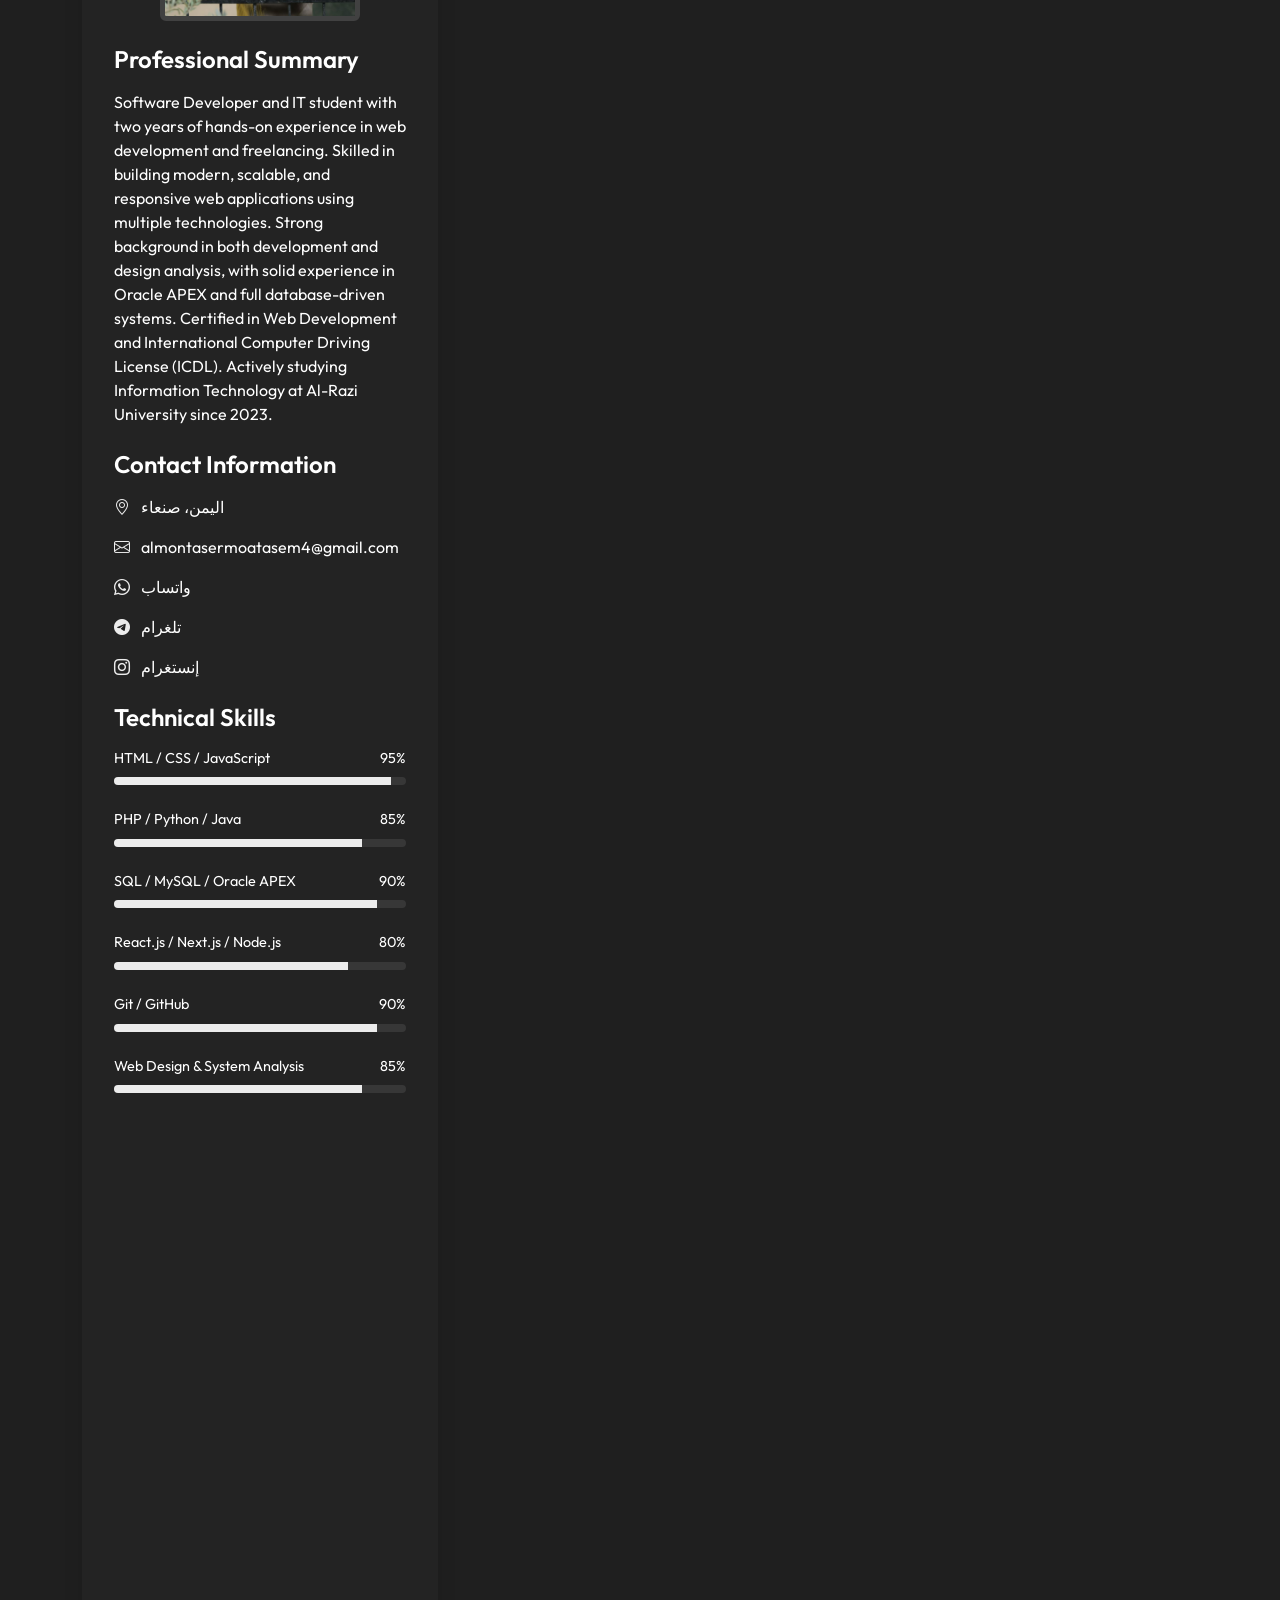
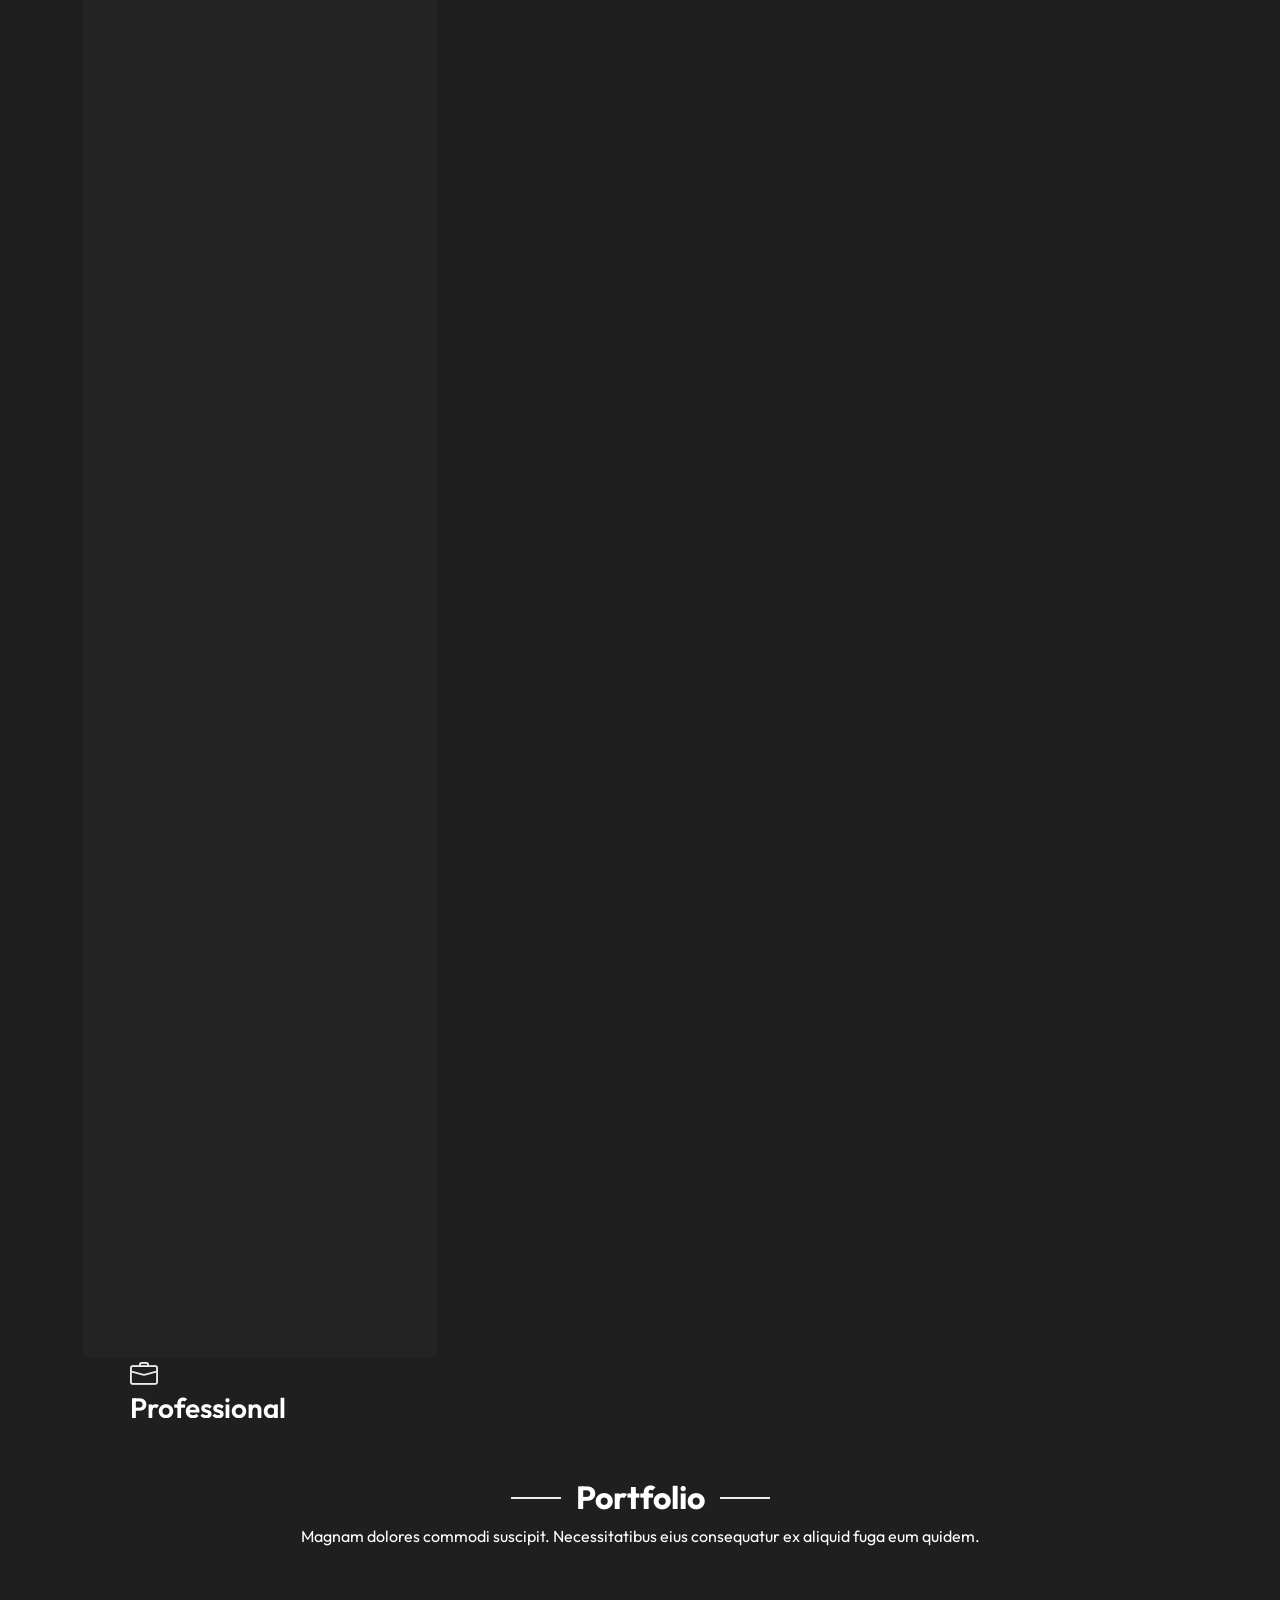
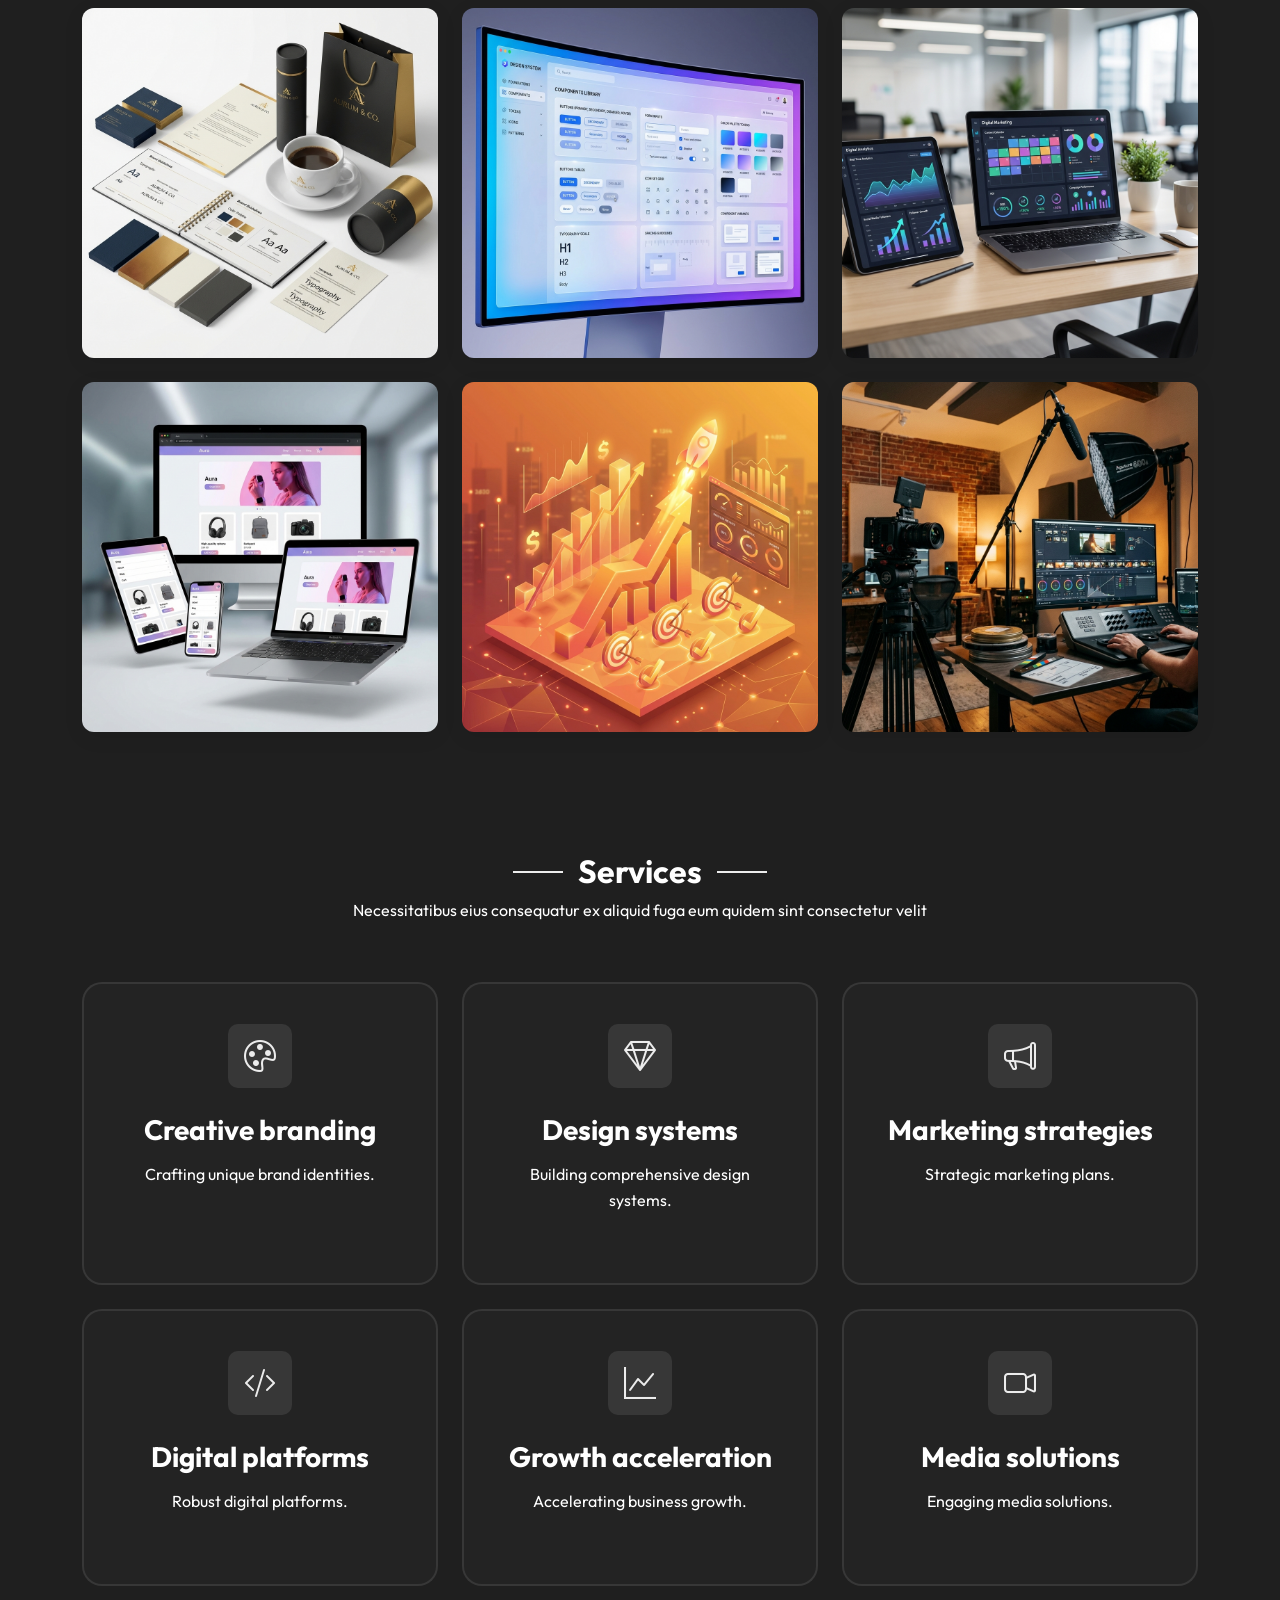
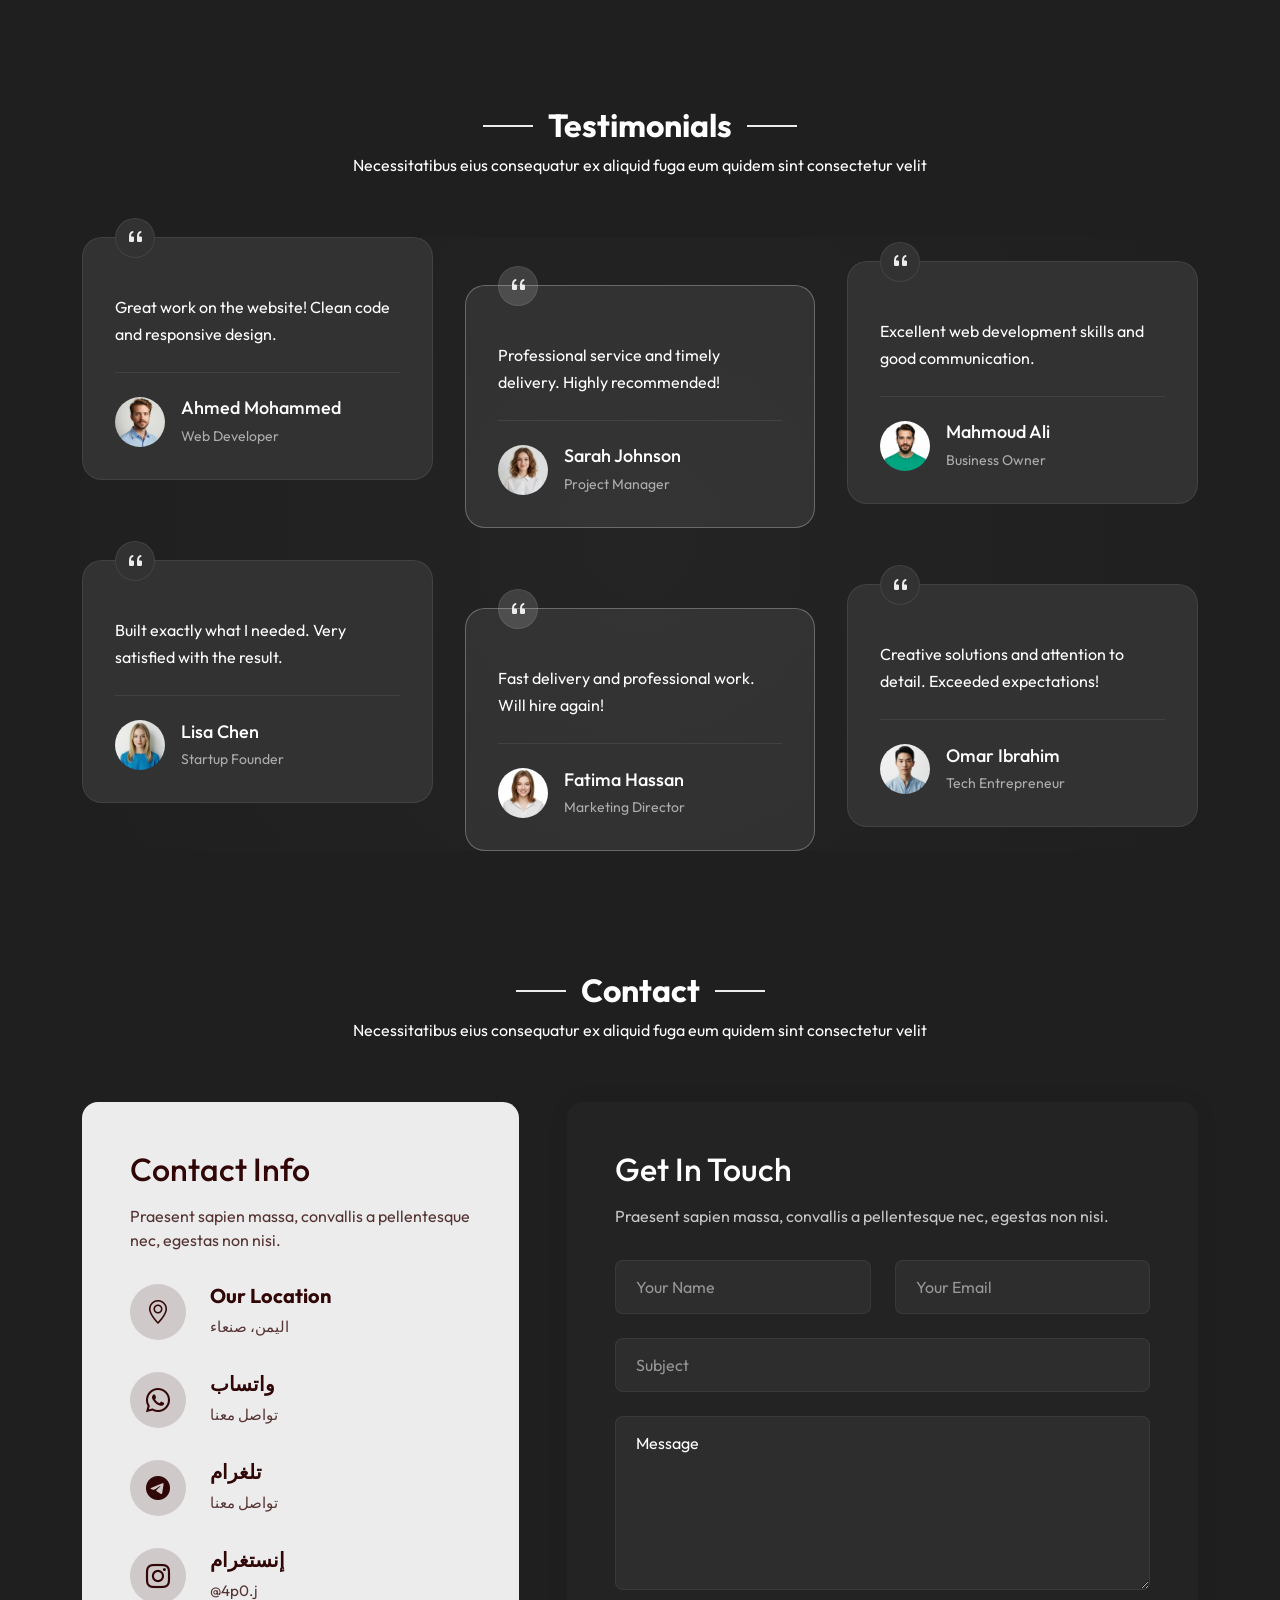
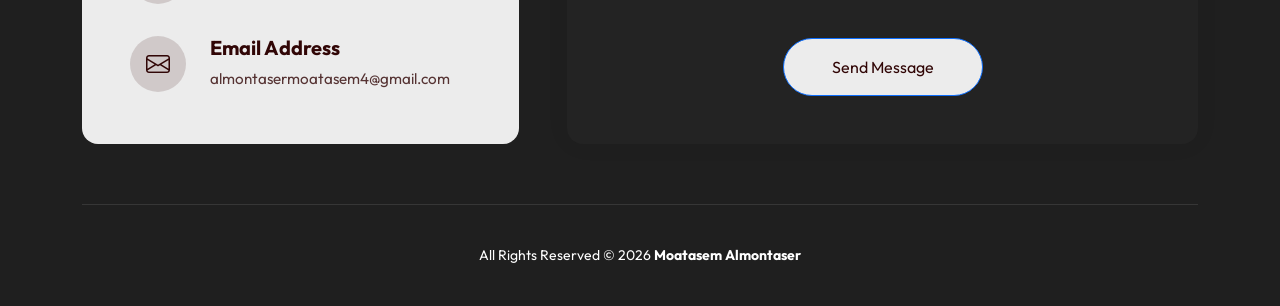
==== commit af235c5f: "feat: Add SnapFolio template base styling with global color variables, theme toggling, and responsiv" ====
--- a/index.html
+++ b/index.html
@@ -511,23 +511,6 @@
                       aria-valuemax="100"></div>
                   </div>
                 </div>
-                <div class="skills-animation mt-4">
-                  <h3 data-i18n="resume_tech_skills">Technical Skills</h3>
-                  <!-- ... (skills items) ... -->
-                </div>
-
-                <!-- Cinematic Animated Visual -->
-                <div class="resume-visual-container mt-5" data-aos="fade-up" data-aos-delay="200">
-                  <div class="visual-wrapper">
-                    <div class="glow-effect"></div>
-                    <img src="assets/img/skill-visual.png" alt="Skill Illustration" class="img-fluid floating-visual">
-                    <div class="floating-elements">
-                      <span class="element code-tag">&lt;CODE&gt;</span>
-                      <span class="element sql-tag">SQL</span>
-                      <span class="element php-tag">PHP</span>
-                    </div>
-                  </div>
-                </div>
               </div>
             </div>
 
--- a/assets/css/main.css
+++ b/assets/css/main.css
@@ -2616,140 +2616,4 @@
 
 [data-theme='light'] .floating-tech-name {
   opacity: 0.12;
-}
-
-/*--------------------------------------------------------------
-# Resume Visual Animation
---------------------------------------------------------------*/
-.resume-visual-container {
-  display: flex;
-  justify-content: center;
-  align-items: center;
-  padding: 40px;
-  background: rgba(255, 255, 255, 0.02);
-  border-radius: 20px;
-  border: 1px solid rgba(255, 255, 255, 0.05);
-  position: relative;
-  overflow: hidden;
-}
-
-.visual-wrapper {
-  position: relative;
-  width: 100%;
-  max-width: 500px;
-  z-index: 2;
-}
-
-.floating-visual {
-  animation: cinematic-float 8s ease-in-out infinite;
-  filter: drop-shadow(0 0 30px rgba(138, 43, 226, 0.3));
-  position: relative;
-  z-index: 5;
-}
-
-.glow-effect {
-  position: absolute;
-  top: 50%;
-  left: 50%;
-  transform: translate(-50%, -50%);
-  width: 150%;
-  height: 150%;
-  background: radial-gradient(circle, rgba(138, 43, 226, 0.1) 0%, transparent 70%);
-  animation: pulse-glow 6s infinite alternate;
-  pointer-events: none;
-  z-index: 1;
-}
-
-.floating-elements {
-  position: absolute;
-  top: 0;
-  left: 0;
-  width: 100%;
-  height: 100%;
-  pointer-events: none;
-}
-
-.element {
-  position: absolute;
-  font-family: 'Courier New', Courier, monospace;
-  font-weight: bold;
-  font-size: 14px;
-  color: var(--accent-color);
-  opacity: 0.6;
-  padding: 5px 12px;
-  background: rgba(255, 255, 255, 0.05);
-  border-radius: 4px;
-  backdrop-filter: blur(5px);
-  border: 1px solid rgba(255, 255, 255, 0.1);
-}
-
-.code-tag {
-  top: 10%;
-  left: 5%;
-  animation: float-random 10s infinite alternate linear;
-}
-
-.sql-tag {
-  bottom: 15%;
-  right: 10%;
-  animation: float-random 12s infinite alternate-reverse linear;
-  animation-delay: 2s;
-}
-
-.php-tag {
-  top: 40%;
-  right: 5%;
-  animation: float-random 9s infinite alternate linear;
-  animation-delay: 1s;
-}
-
-@keyframes cinematic-float {
-
-  0%,
-  100% {
-    transform: translateY(0) rotate(0deg);
-  }
-
-  50% {
-    transform: translateY(-20px) rotate(1deg);
-  }
-}
-
-@keyframes pulse-glow {
-  0% {
-    opacity: 0.3;
-    transform: translate(-50%, -50%) scale(1);
-  }
-
-  100% {
-    opacity: 0.7;
-    transform: translate(-50%, -50%) scale(1.1);
-  }
-}
-
-@keyframes float-random {
-  0% {
-    transform: translate(0, 0);
-  }
-
-  25% {
-    transform: translate(10px, -15px);
-  }
-
-  50% {
-    transform: translate(-5px, 10px);
-  }
-
-  75% {
-    transform: translate(-15px, -5px);
-  }
-
-  100% {
-    transform: translate(0, 0);
-  }
-}
-
-/* RTL Adjustments */
-[dir="rtl"] .resume-visual-container {
-  text-align: right;
 }
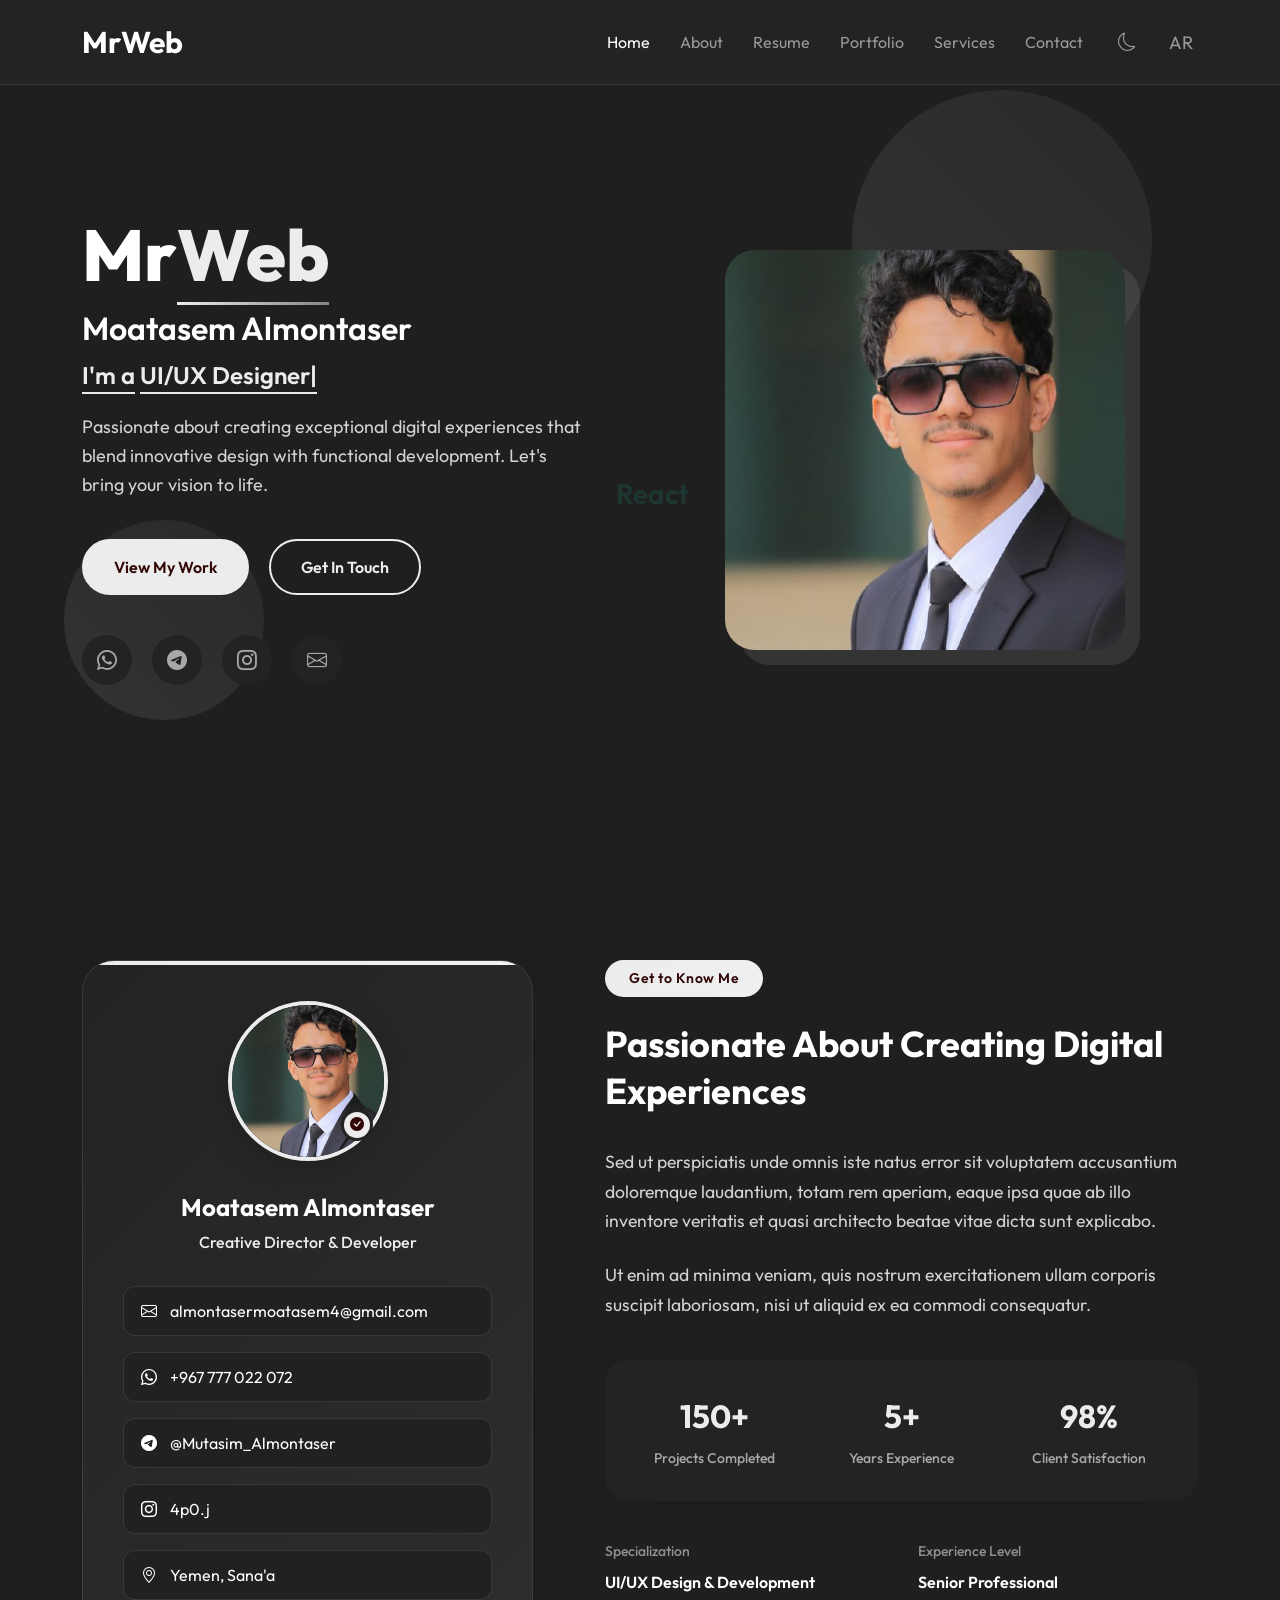
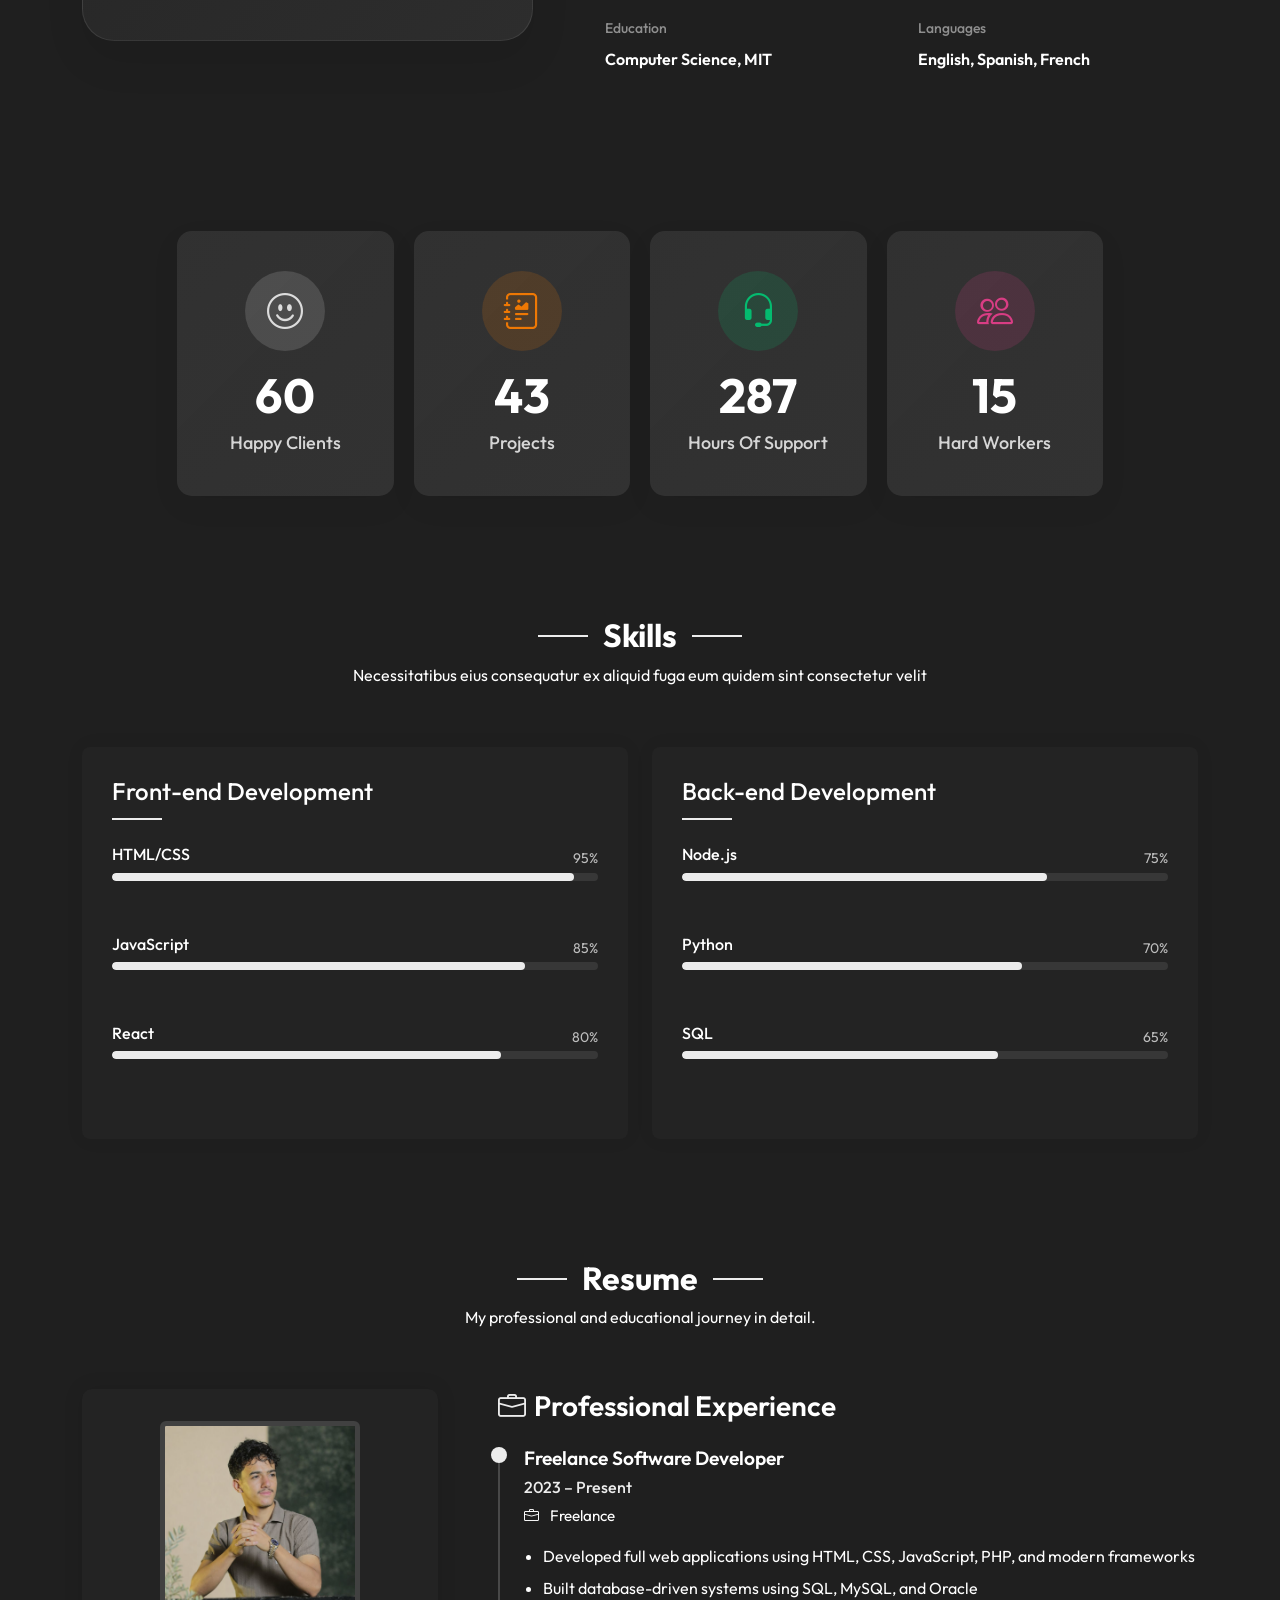
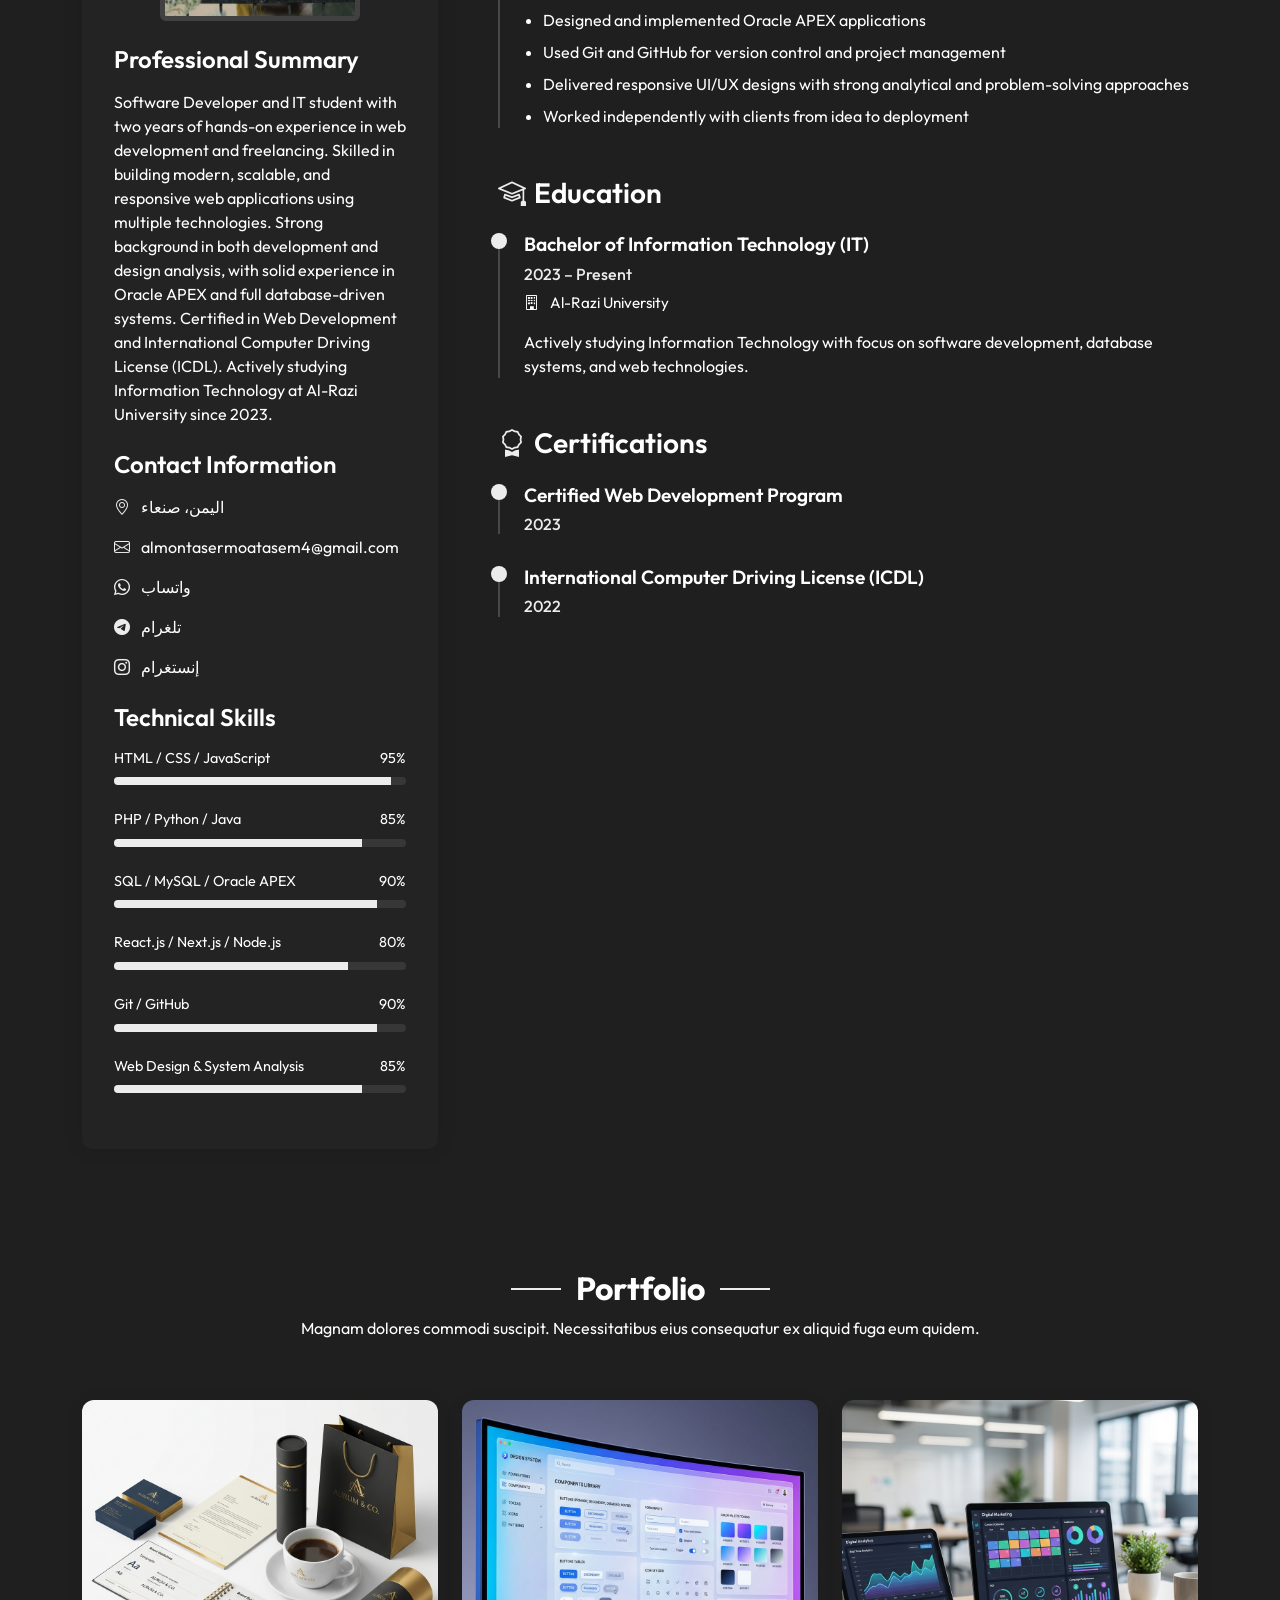
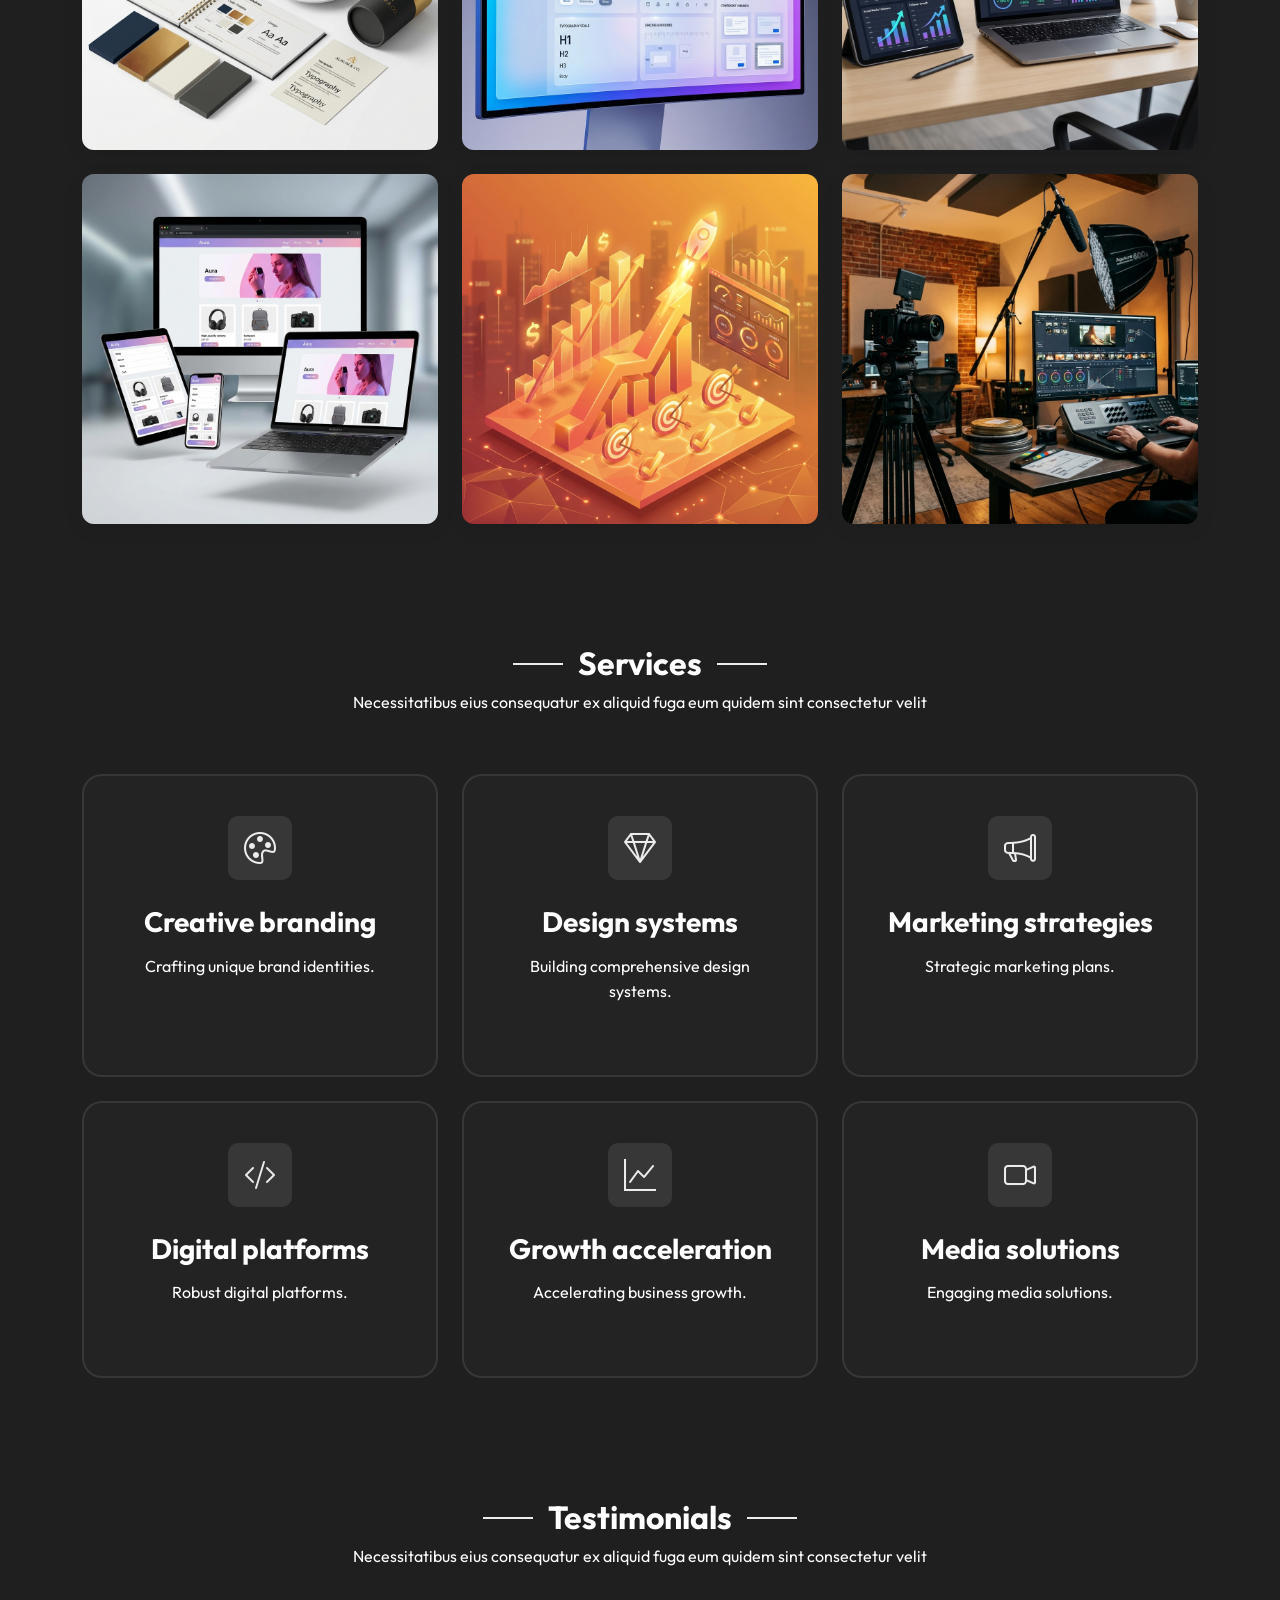
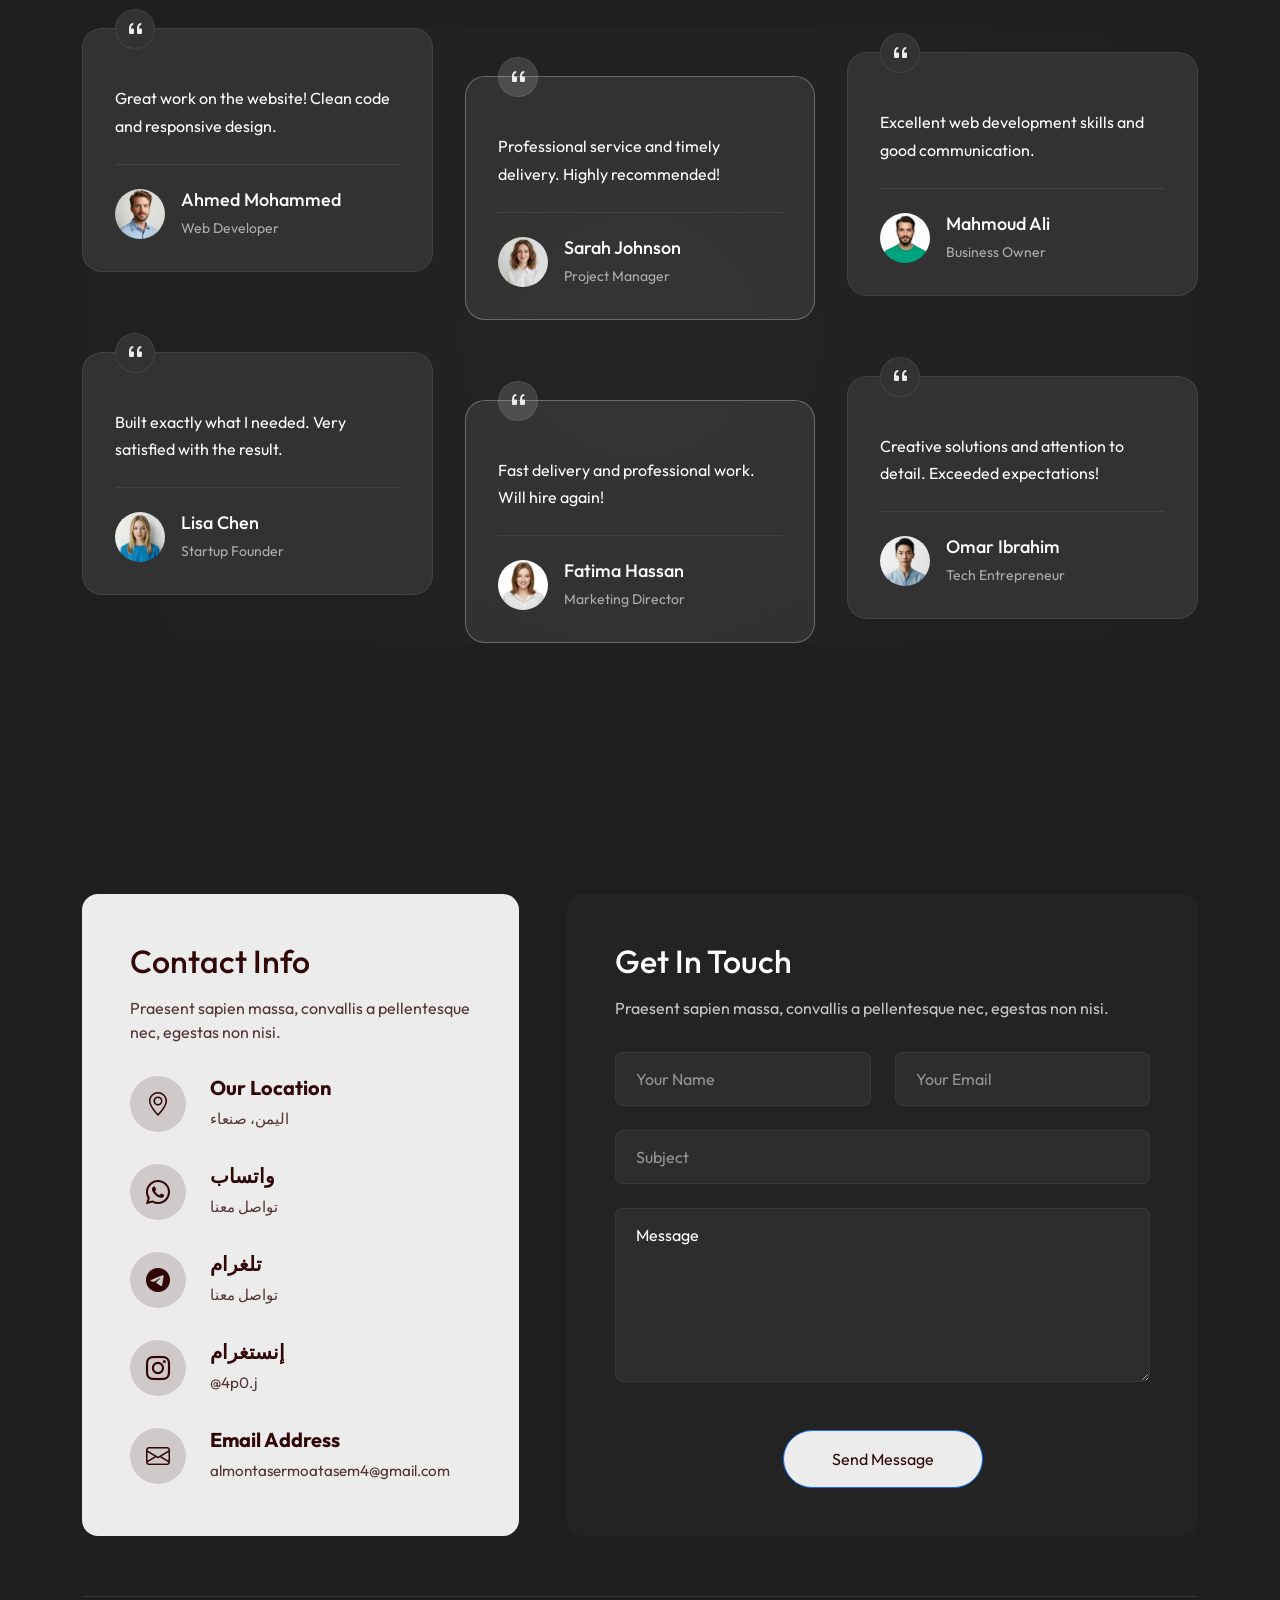
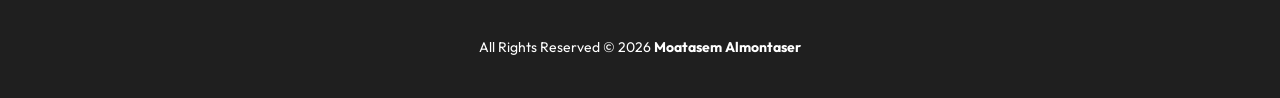
==== commit 6d30dced: "Refactor: Adjusted HTML structure by moving closing div tags for the resume section's column layout." ====
--- a/index.html
+++ b/index.html
@@ -513,65 +513,66 @@
                 </div>
               </div>
             </div>
-
-            <!-- Right column with experience and education -->
-            <div class="col-lg-8 ps-4 ps-lg-5">
-              <!-- Experience Section -->
-              <div class="resume-section" data-aos="fade-up">
-                <h3><i class="bi bi-briefcase me-2"></i><span data-i18n="resume_exp_title">Professional
-                    Experience</span>
-                </h3>
-
-                <div class="resume-item">
-                  <h4 data-i18n="exp_job_title">Freelance Software Developer</h4>
-                  <h5 data-i18n="exp_duration">2023 – Present</h5>
-                  <p class="company"><i class="bi bi-briefcase"></i> <span data-i18n="exp_freelance">Freelance</span>
-                  </p>
-                  <ul>
-                    <li data-i18n="exp_task_1">Developed full web applications using HTML, CSS, JavaScript, PHP, and
-                      modern frameworks</li>
-                    <li data-i18n="exp_task_2">Built database-driven systems using SQL, MySQL, and Oracle</li>
-                    <li data-i18n="exp_task_3">Designed and implemented Oracle APEX applications</li>
-                    <li data-i18n="exp_task_4">Used Git and GitHub for version control and project management</li>
-                    <li data-i18n="exp_task_5">Delivered responsive UI/UX designs with strong analytical and
-                      problem-solving approaches</li>
-                    <li data-i18n="exp_task_6">Worked independently with clients from idea to deployment</li>
-                  </ul>
-                </div>
-              </div>
-
-              <!-- Education Section -->
-              <div class="resume-section" data-aos="fade-up" data-aos-delay="100">
-                <h3><i class="bi bi-mortarboard me-2"></i><span data-i18n="resume_edu_title">Education</span></h3>
-
-                <div class="resume-item">
-                  <h4 data-i18n="edu_degree">Bachelor of Information Technology (IT)</h4>
-                  <h5 data-i18n="edu_duration">2023 – Present</h5>
-                  <p class="company"><i class="bi bi-building"></i> <span data-i18n="edu_university">Al-Razi
-                      University</span></p>
-                  <p data-i18n="edu_desc">Actively studying Information Technology with focus on software development,
-                    database systems, and web technologies.</p>
-                </div>
-              </div>
-
-              <!-- Certifications Section -->
-              <div class="resume-section" data-aos="fade-up" data-aos-delay="200">
-                <h3><i class="bi bi-award me-2"></i><span data-i18n="resume_cert_title">Certifications</span></h3>
-
-                <div class="resume-item">
-                  <h4 data-i18n="cert_1">Certified Web Development Program</h4>
-                  <h5>2023</h5>
-                </div>
-
-                <div class="resume-item">
-                  <h4 data-i18n="cert_2">International Computer Driving License (ICDL)</h4>
-                  <h5>2022</h5>
-                </div>
-              </div>
-            </div>
-          </div>
-
+          </div>
+
+          <!-- Right column with experience and education -->
+          <div class="col-lg-8 ps-4 ps-lg-5">
+            <!-- Experience Section -->
+            <div class="resume-section" data-aos="fade-up">
+              <h3><i class="bi bi-briefcase me-2"></i><span data-i18n="resume_exp_title">Professional
+                  Experience</span>
+              </h3>
+
+              <div class="resume-item">
+                <h4 data-i18n="exp_job_title">Freelance Software Developer</h4>
+                <h5 data-i18n="exp_duration">2023 – Present</h5>
+                <p class="company"><i class="bi bi-briefcase"></i> <span data-i18n="exp_freelance">Freelance</span>
+                </p>
+                <ul>
+                  <li data-i18n="exp_task_1">Developed full web applications using HTML, CSS, JavaScript, PHP, and
+                    modern frameworks</li>
+                  <li data-i18n="exp_task_2">Built database-driven systems using SQL, MySQL, and Oracle</li>
+                  <li data-i18n="exp_task_3">Designed and implemented Oracle APEX applications</li>
+                  <li data-i18n="exp_task_4">Used Git and GitHub for version control and project management</li>
+                  <li data-i18n="exp_task_5">Delivered responsive UI/UX designs with strong analytical and
+                    problem-solving approaches</li>
+                  <li data-i18n="exp_task_6">Worked independently with clients from idea to deployment</li>
+                </ul>
+              </div>
+            </div>
+
+            <!-- Education Section -->
+            <div class="resume-section" data-aos="fade-up" data-aos-delay="100">
+              <h3><i class="bi bi-mortarboard me-2"></i><span data-i18n="resume_edu_title">Education</span></h3>
+
+              <div class="resume-item">
+                <h4 data-i18n="edu_degree">Bachelor of Information Technology (IT)</h4>
+                <h5 data-i18n="edu_duration">2023 – Present</h5>
+                <p class="company"><i class="bi bi-building"></i> <span data-i18n="edu_university">Al-Razi
+                    University</span></p>
+                <p data-i18n="edu_desc">Actively studying Information Technology with focus on software development,
+                  database systems, and web technologies.</p>
+              </div>
+            </div>
+
+            <!-- Certifications Section -->
+            <div class="resume-section" data-aos="fade-up" data-aos-delay="200">
+              <h3><i class="bi bi-award me-2"></i><span data-i18n="resume_cert_title">Certifications</span></h3>
+
+              <div class="resume-item">
+                <h4 data-i18n="cert_1">Certified Web Development Program</h4>
+                <h5>2023</h5>
+              </div>
+
+              <div class="resume-item">
+                <h4 data-i18n="cert_2">International Computer Driving License (ICDL)</h4>
+                <h5>2022</h5>
+              </div>
+            </div>
+          </div>
         </div>
+
+      </div>
 
     </section><!-- /Resume Section -->
 
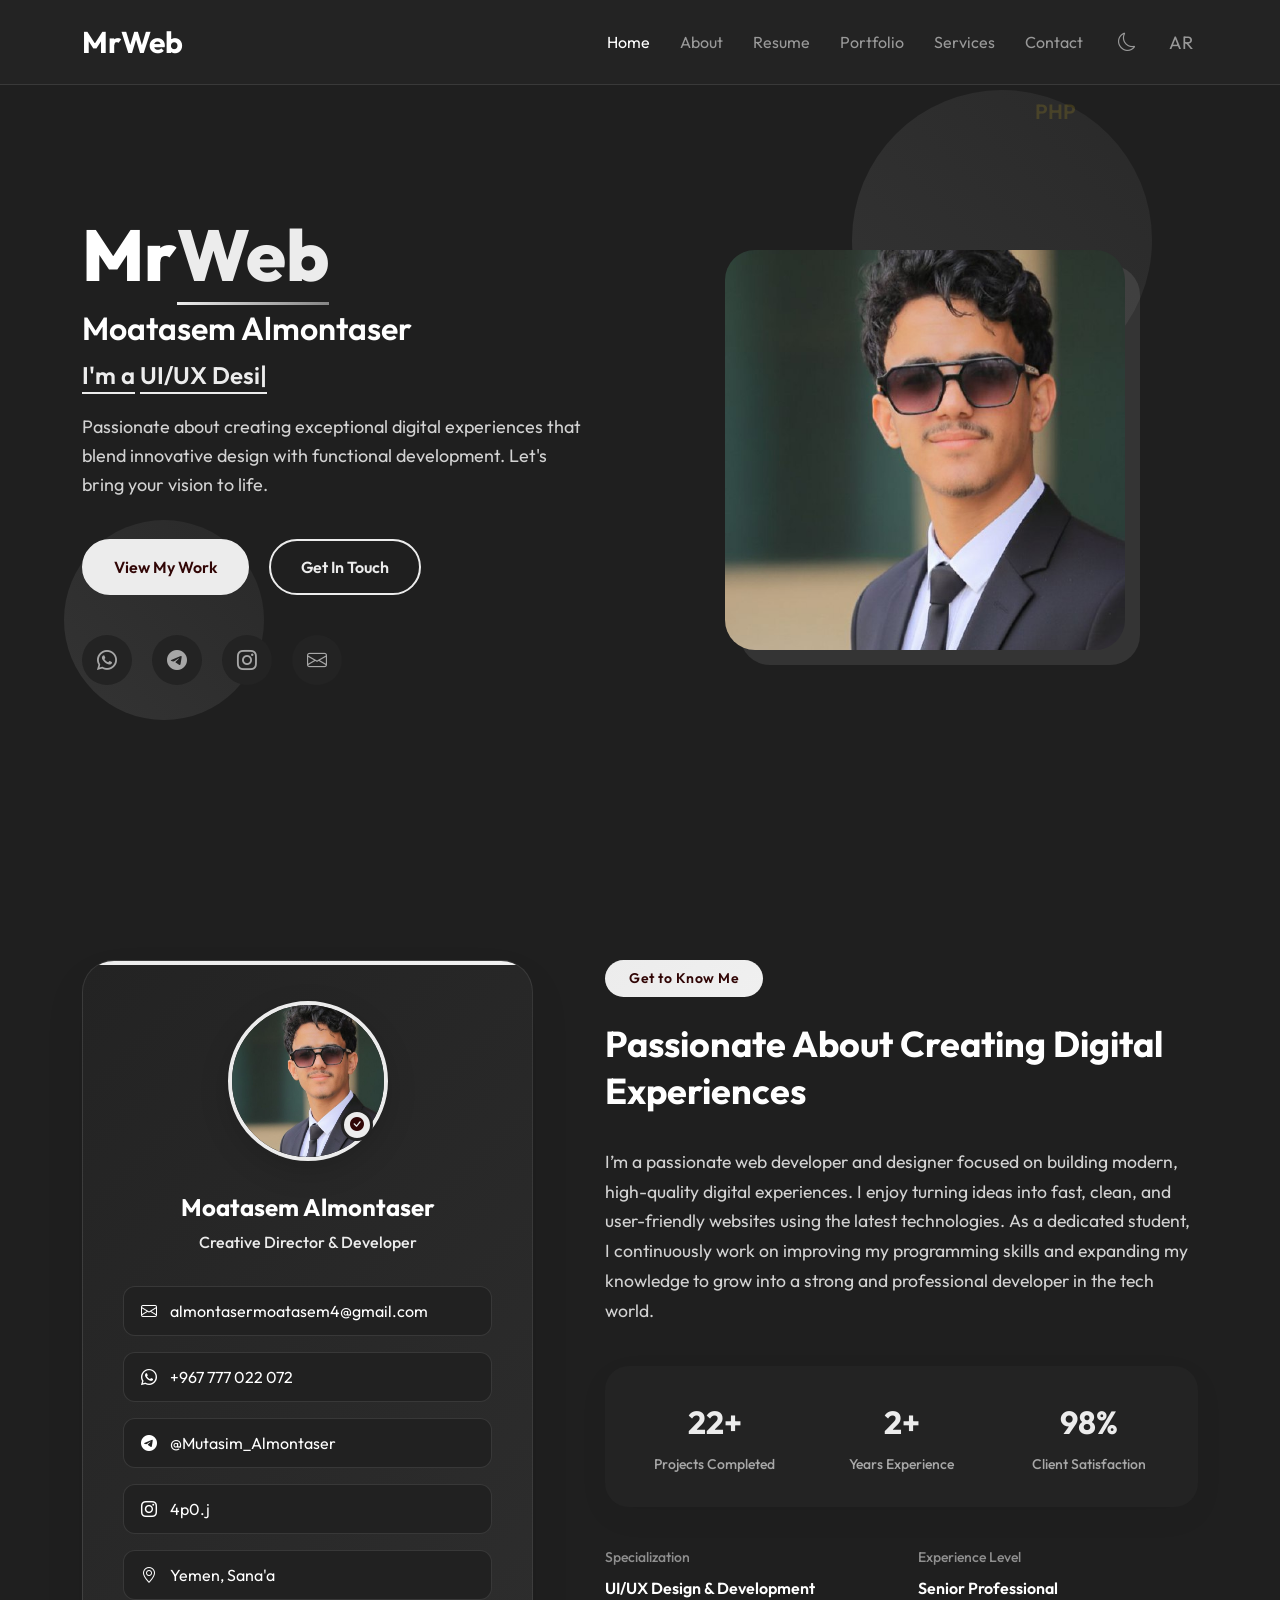
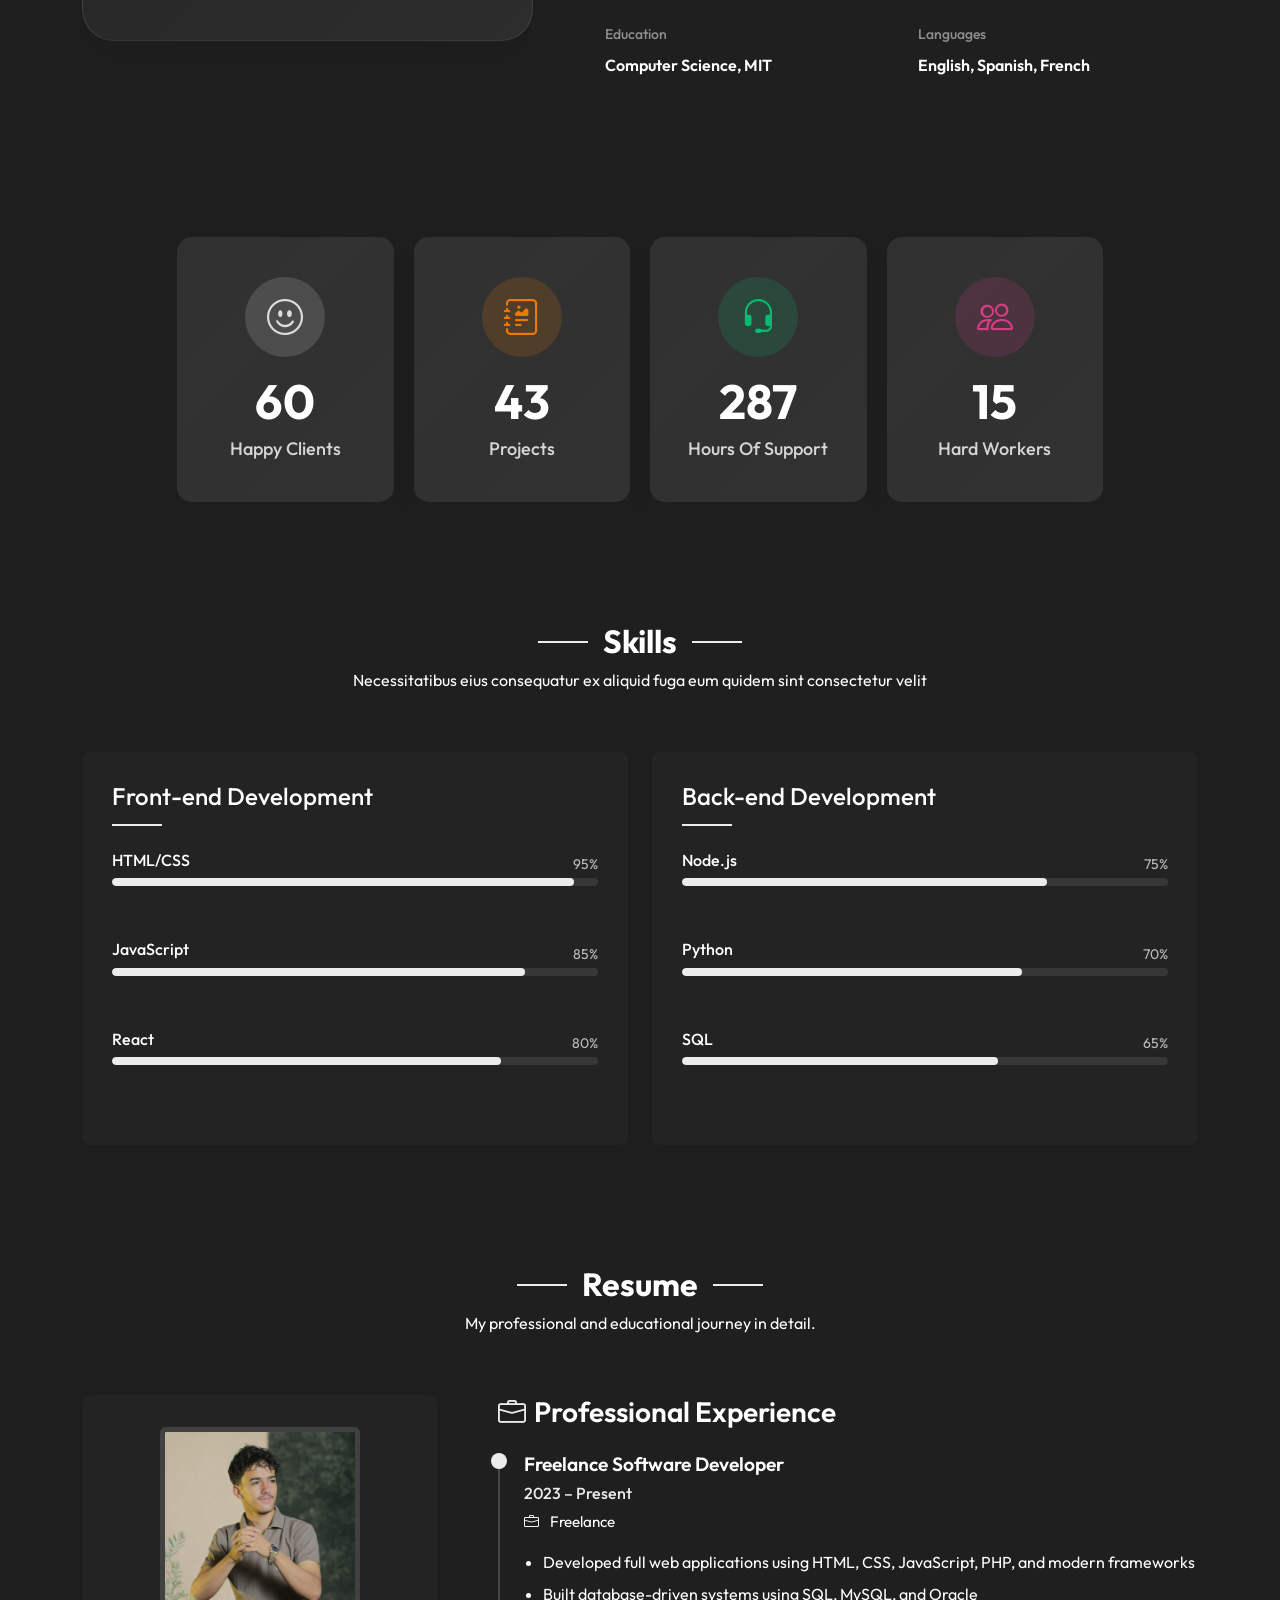
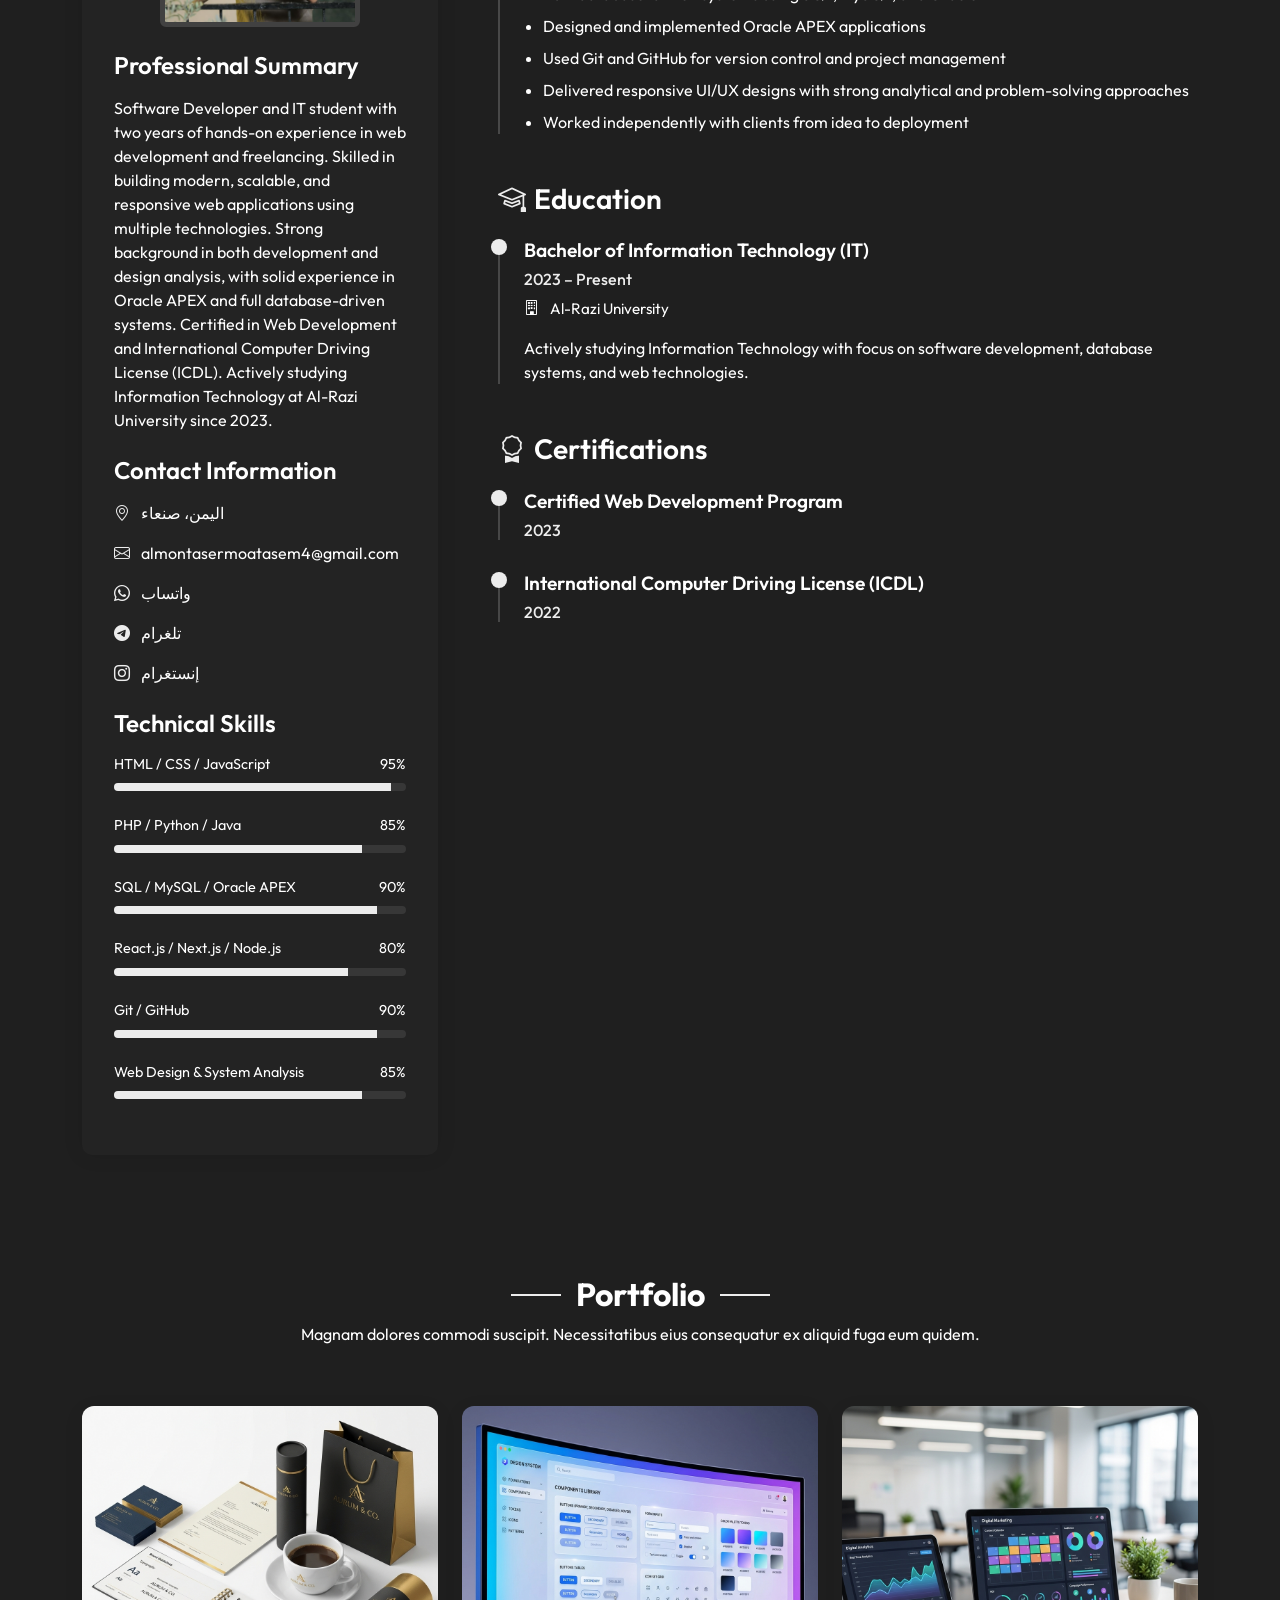
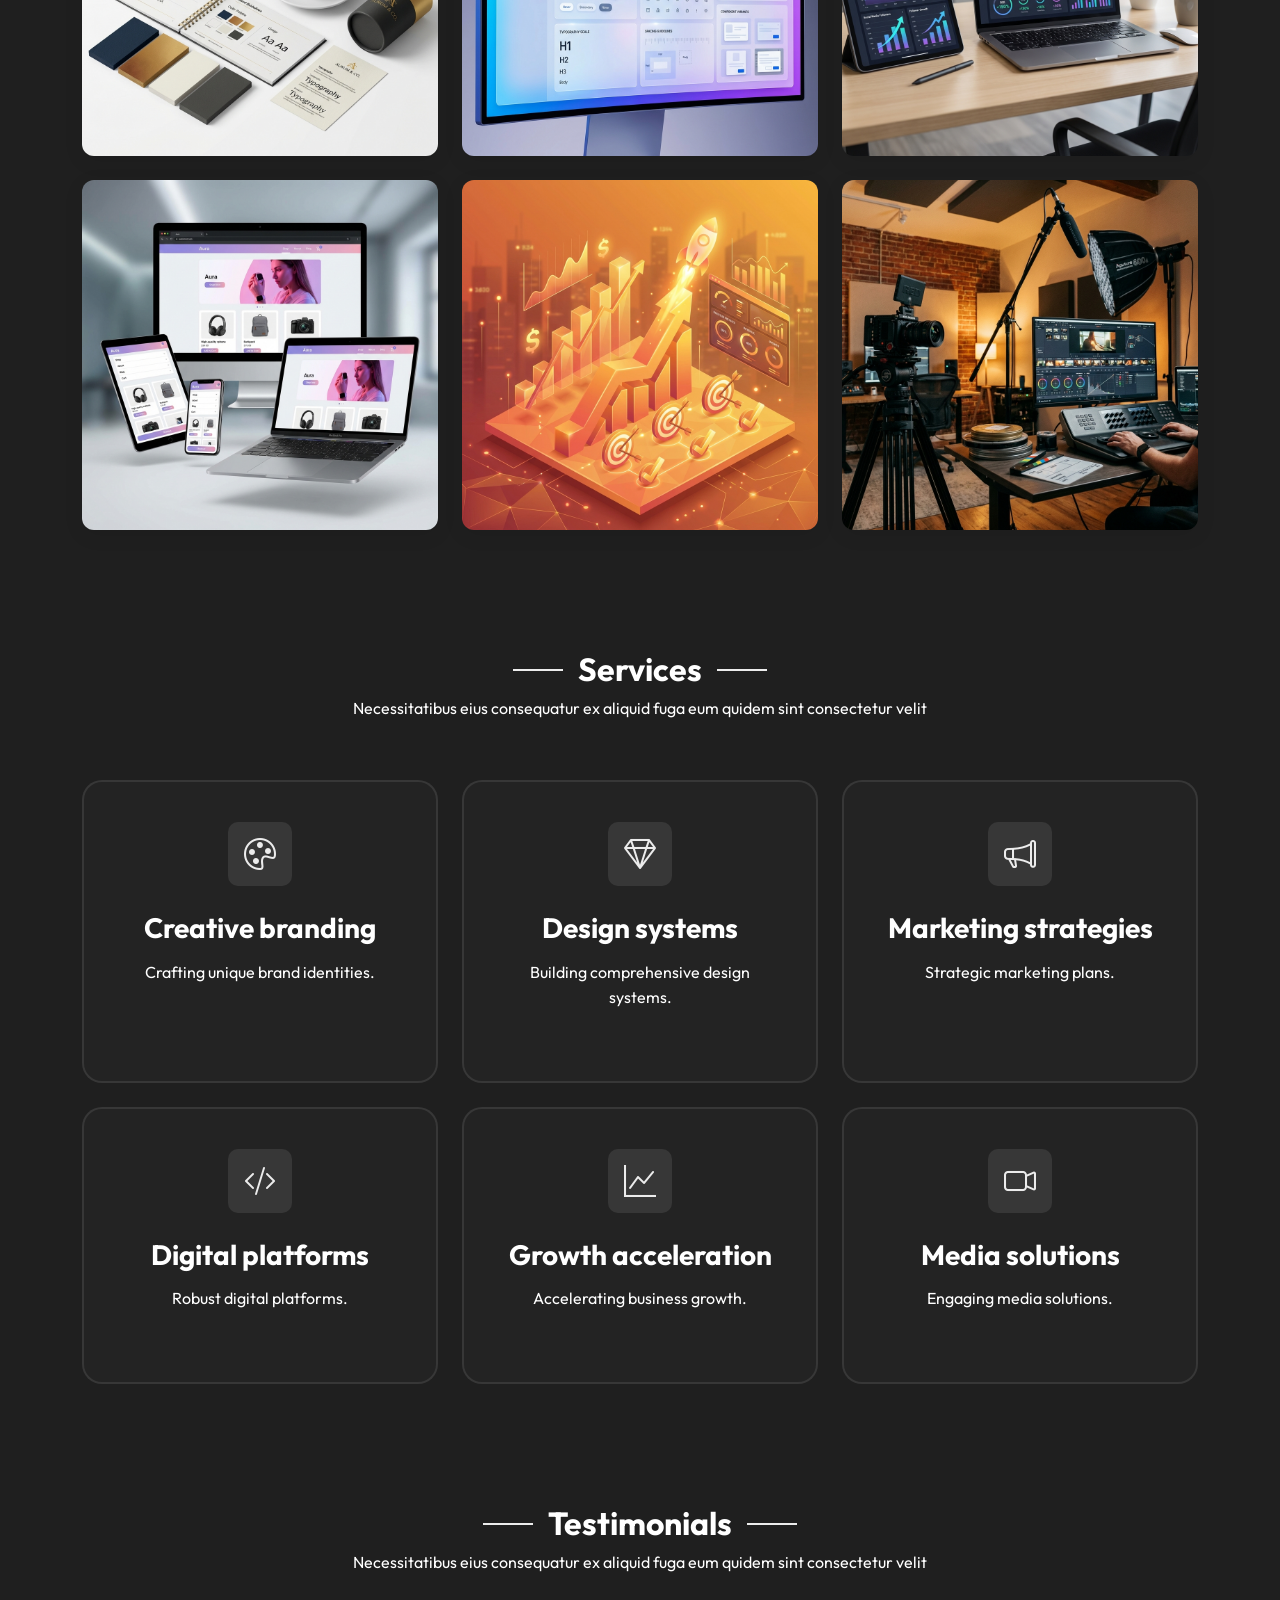
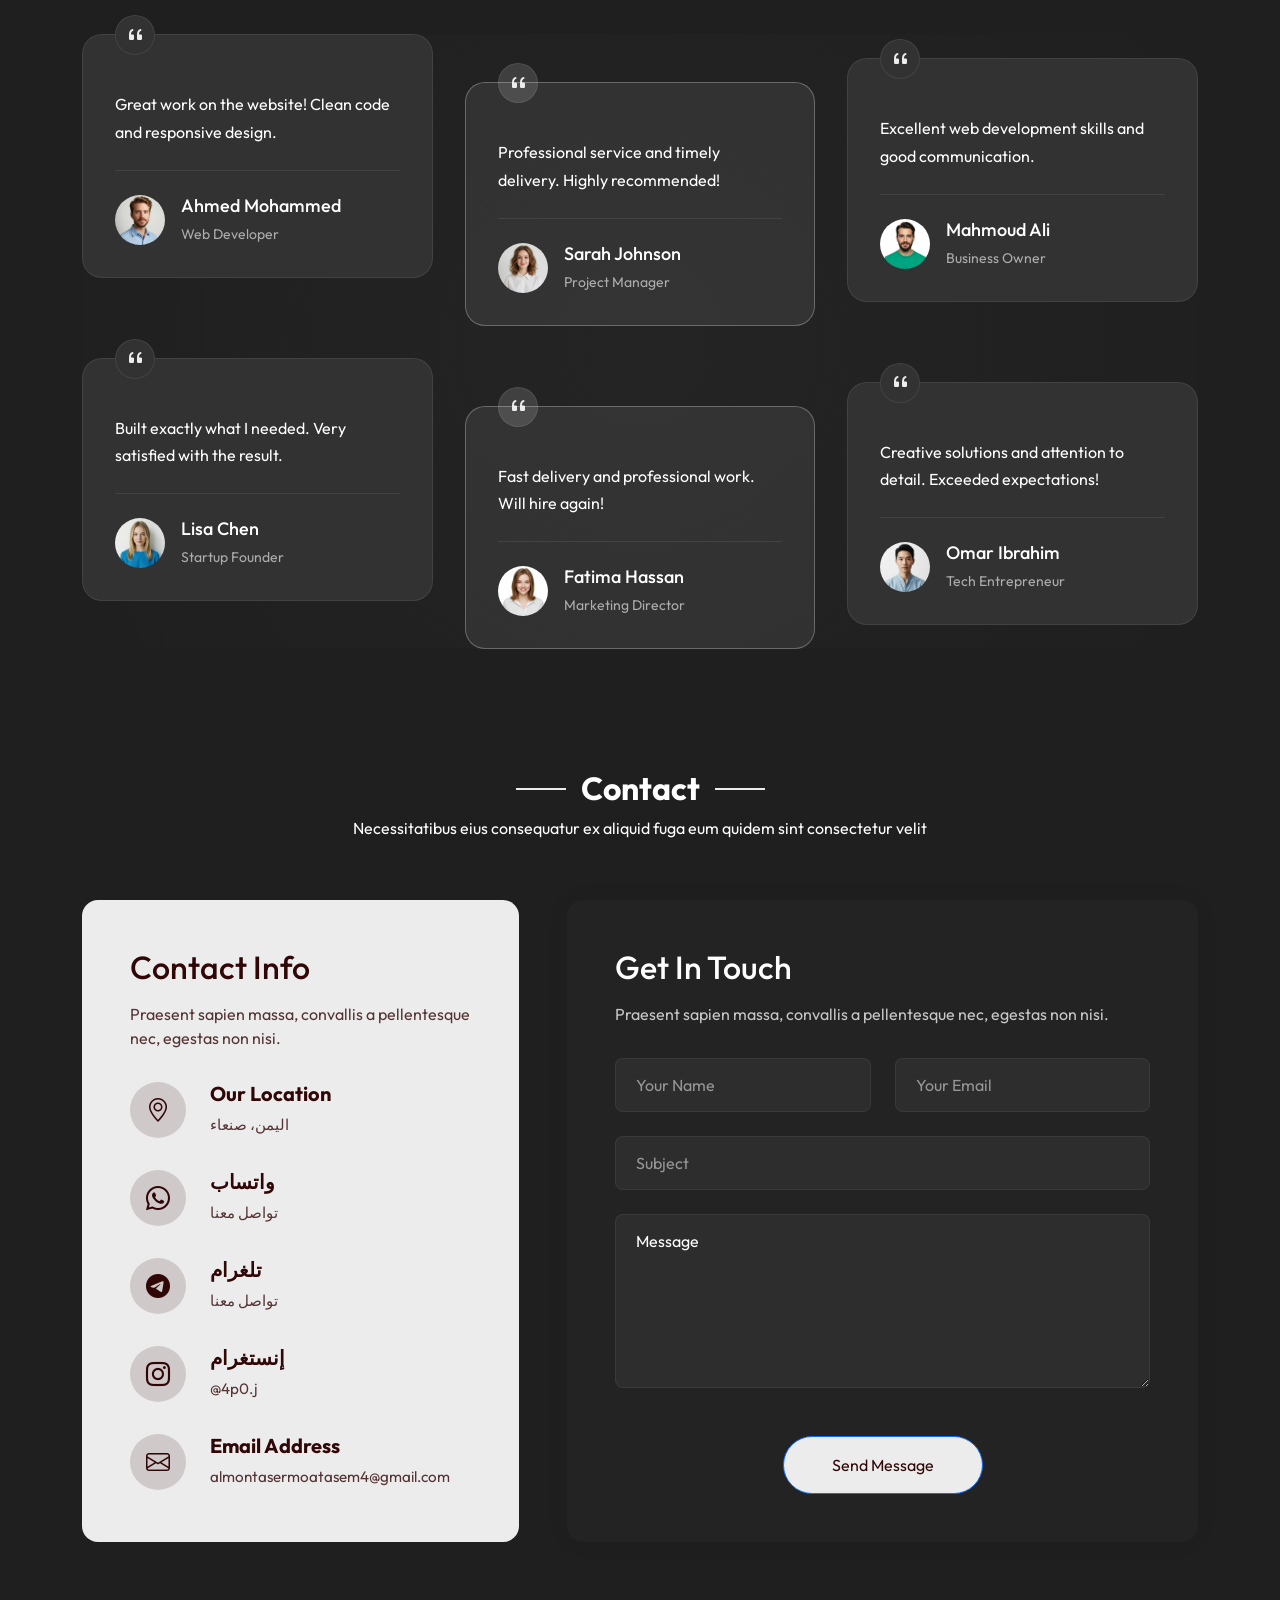
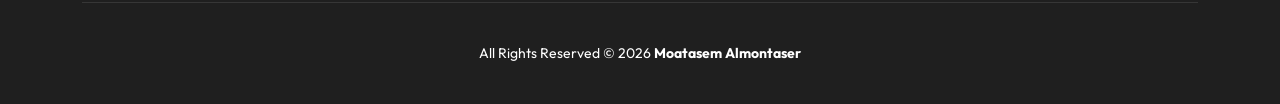
==== commit 59b4ce83: "feat: add `main.js` and update about section description and statistics in `index.html`." ====
--- a/index.html
+++ b/index.html
@@ -193,23 +193,20 @@
               </div>
 
               <div class="description">
-                <p data-i18n="about_desc_1">Sed ut perspiciatis unde omnis iste natus error sit voluptatem accusantium
-                  doloremque laudantium,
-                  totam rem aperiam, eaque ipsa quae ab illo inventore veritatis et quasi architecto beatae vitae dicta
-                  sunt explicabo.</p>
-
-                <p data-i18n="about_desc_2">Ut enim ad minima veniam, quis nostrum exercitationem ullam corporis
-                  suscipit laboriosam, nisi ut
-                  aliquid ex ea commodi consequatur.</p>
+                <p data-i18n="about_desc_1">I’m a passionate web developer and designer focused on building modern,
+                  high-quality digital experiences. I enjoy turning ideas into fast, clean, and user-friendly websites
+                  using the latest technologies. As a dedicated student, I continuously work on improving my programming
+                  skills and expanding my knowledge to grow into a strong and professional developer in the tech world.
+                </p>
               </div>
 
               <div class="stats-grid">
                 <div class="stat-item">
-                  <div class="stat-number">150+</div>
+                  <div class="stat-number">22+</div>
                   <div class="stat-label" data-i18n="stats_projects">Projects Completed</div>
                 </div>
                 <div class="stat-item">
-                  <div class="stat-number">5+</div>
+                  <div class="stat-number">2+</div>
                   <div class="stat-label" data-i18n="stats_exp_years">Years Experience</div>
                 </div>
                 <div class="stat-item">
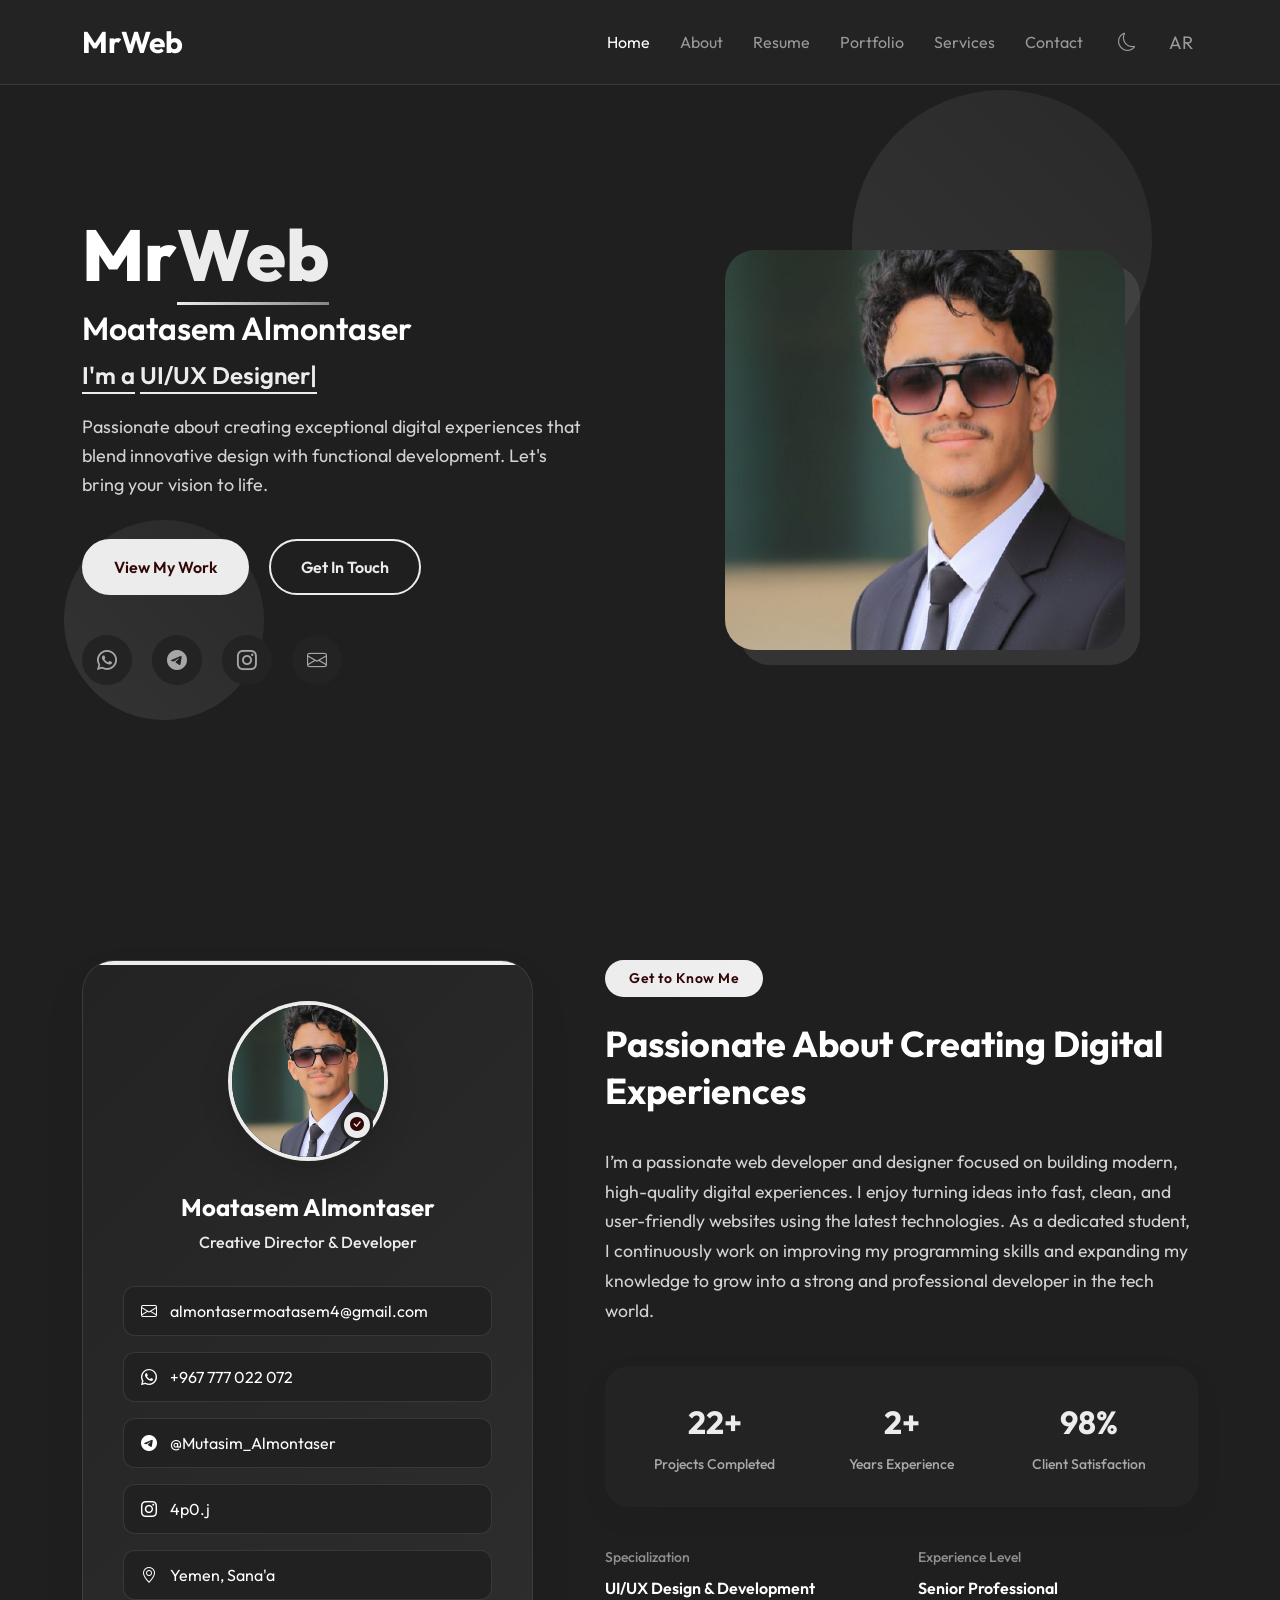
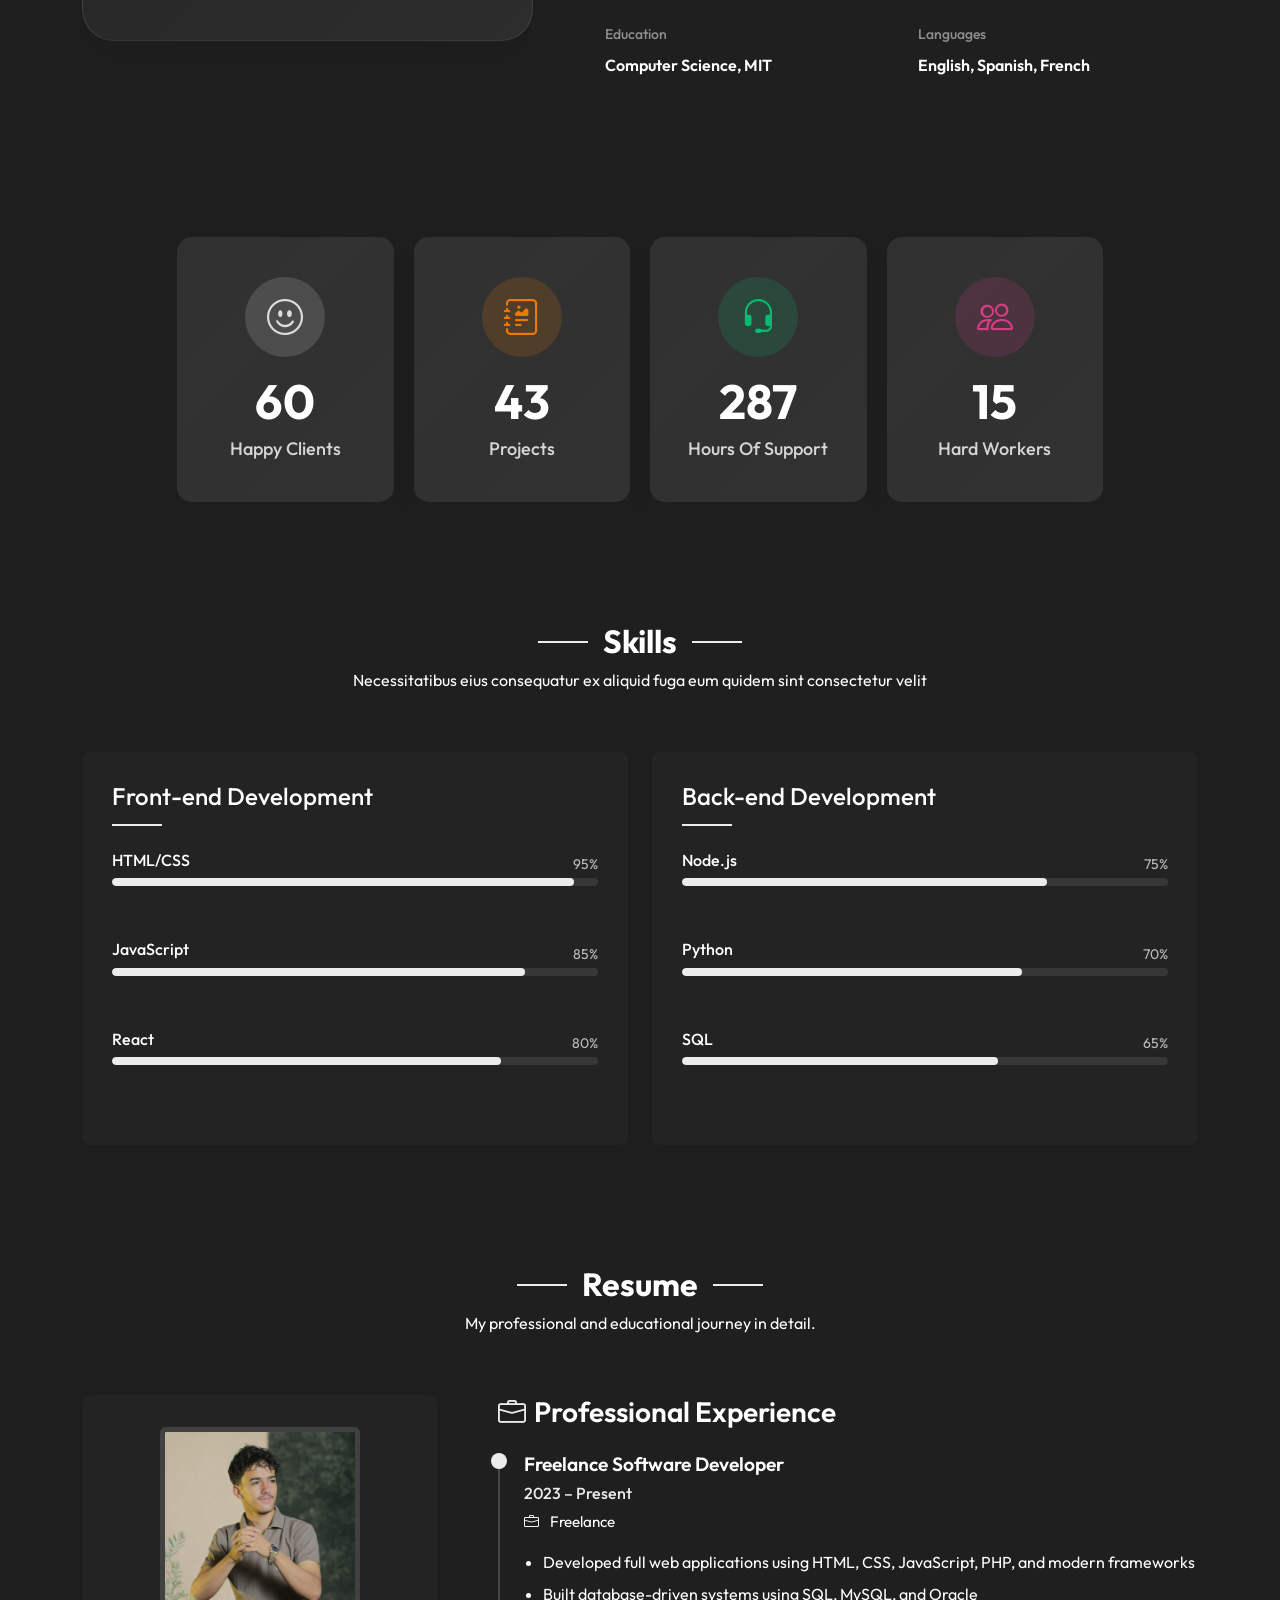
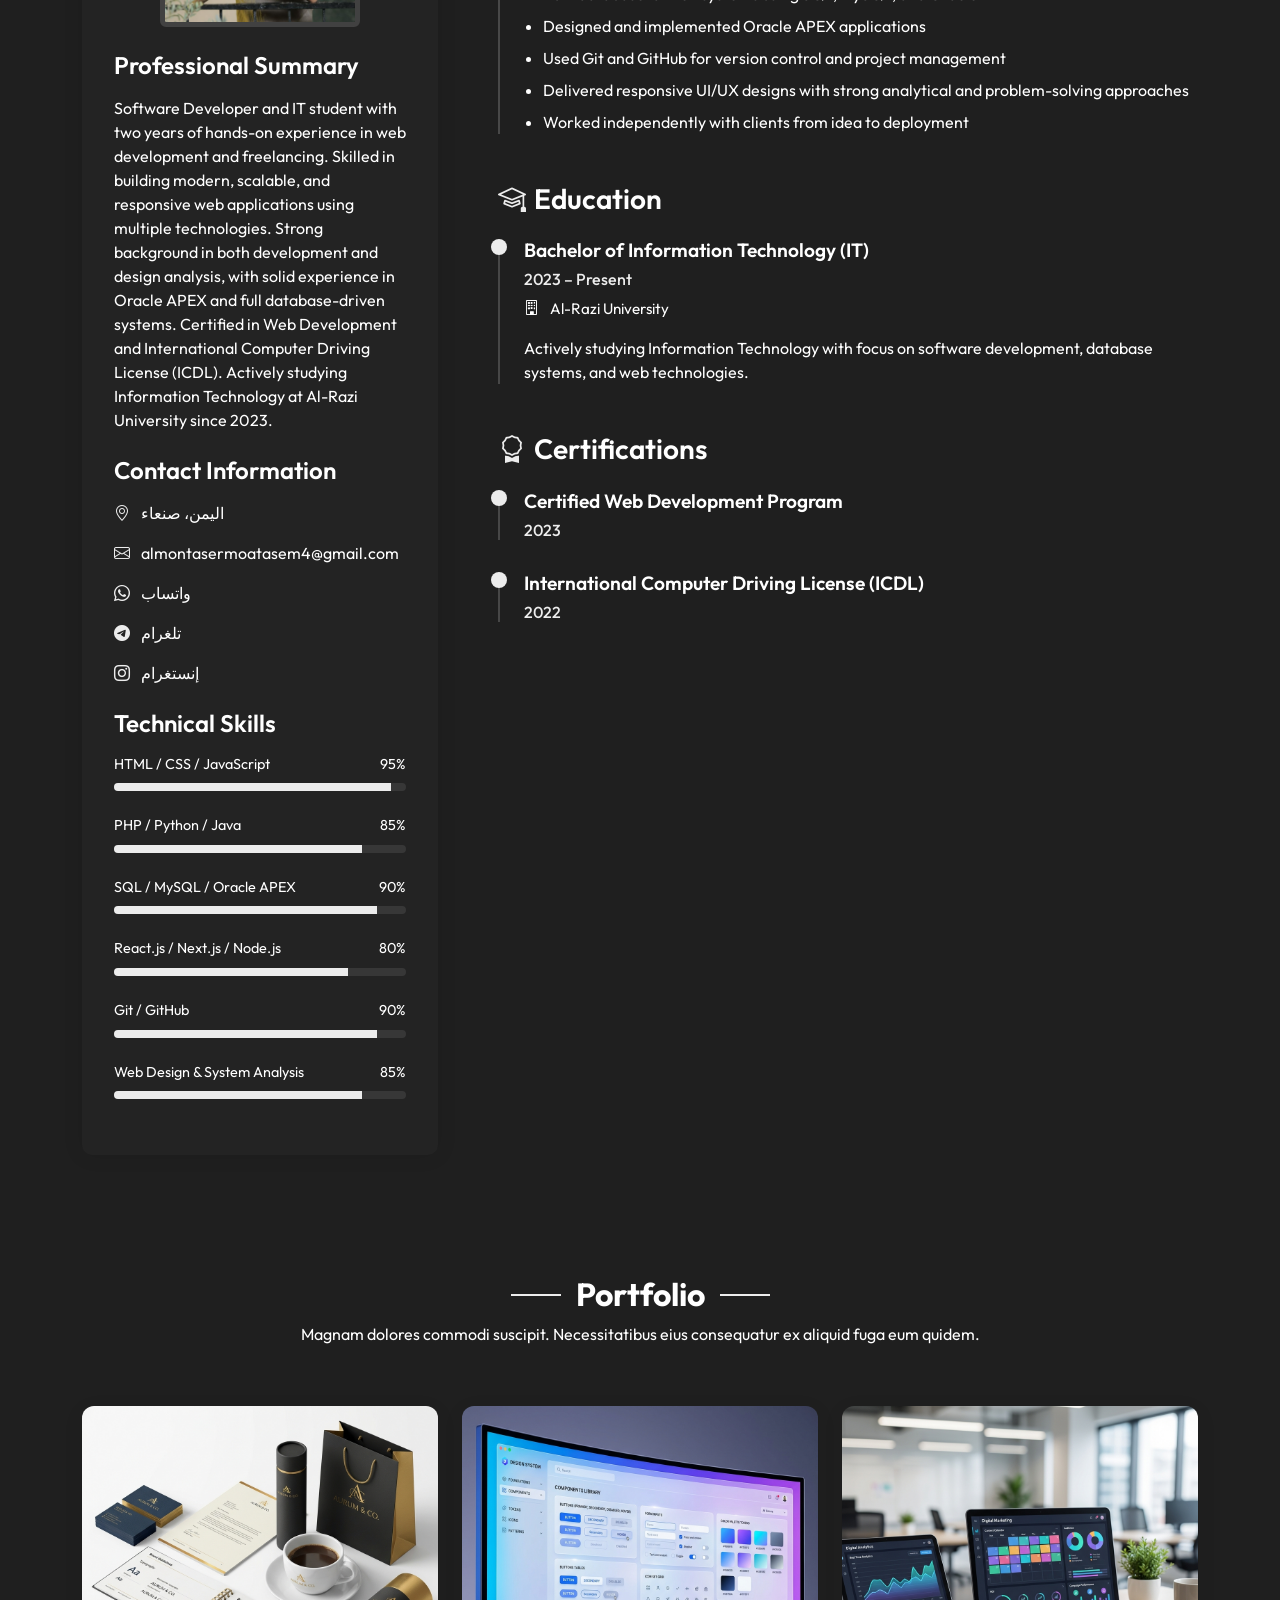
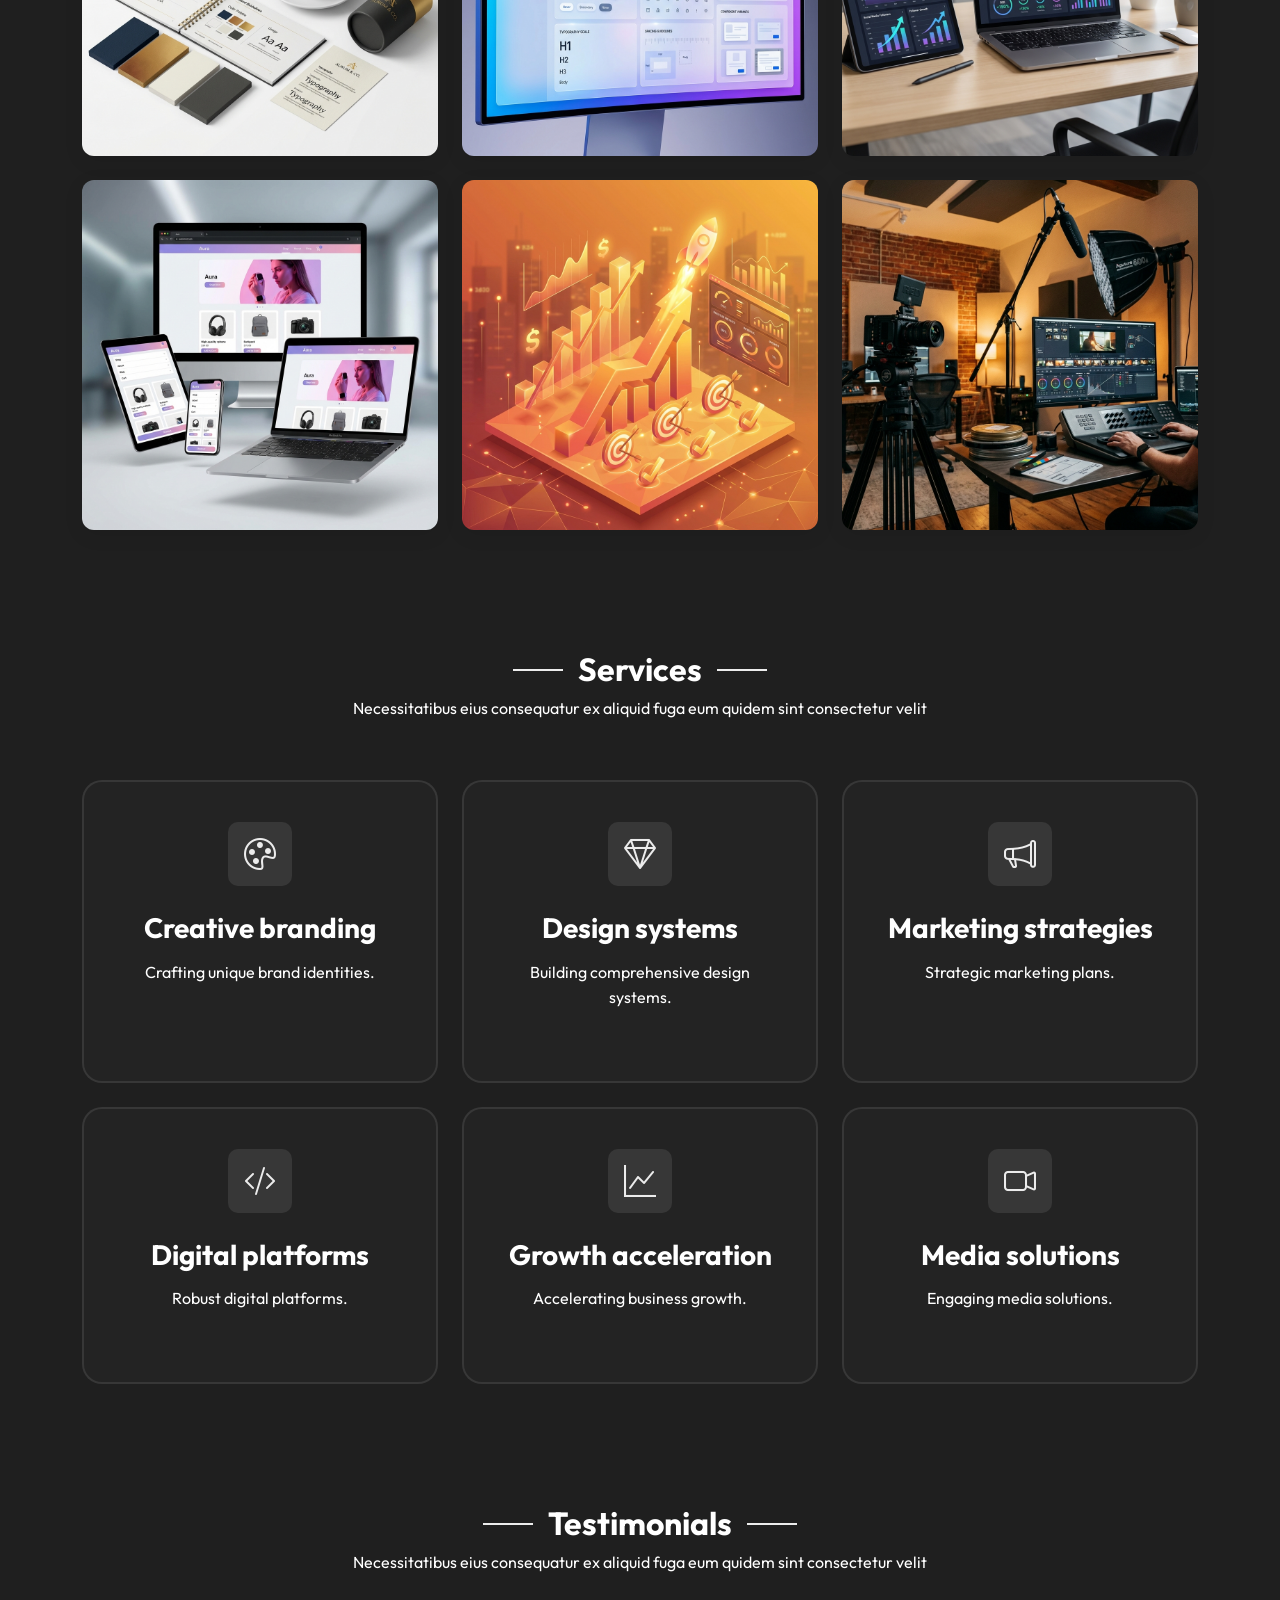
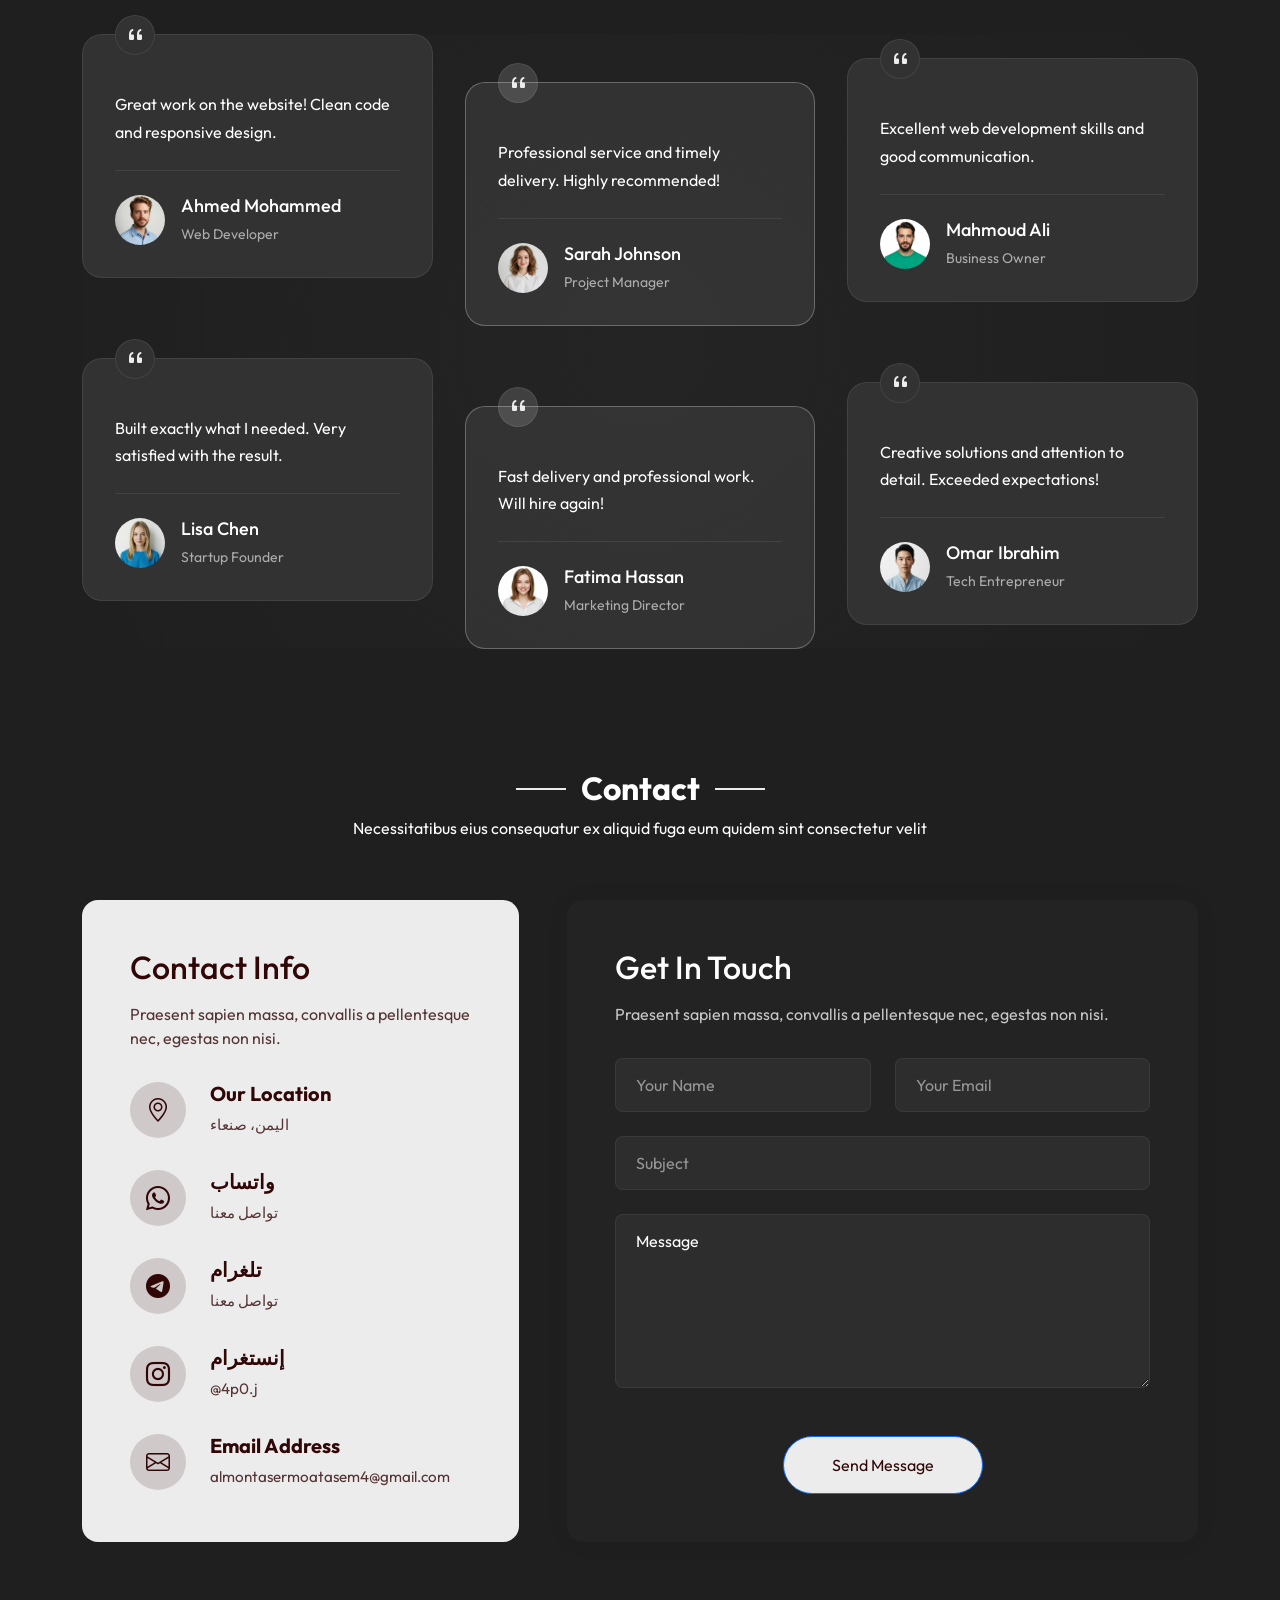
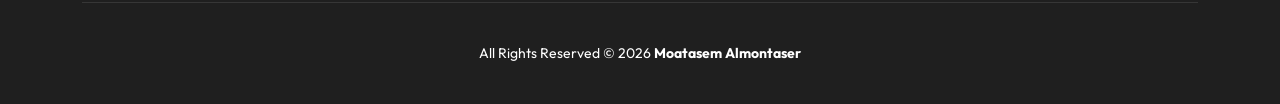
==== commit f4d20b30: "chore: Update education and language details in the profile section." ====
--- a/index.html
+++ b/index.html
@@ -229,11 +229,11 @@
                 <div class="detail-row">
                   <div class="detail-item">
                     <span class="detail-label" data-i18n="detail_edu_label">Education</span>
-                    <span class="detail-value" data-i18n="detail_edu_val">Computer Science, MIT</span>
+                    <span class="detail-value" data-i18n="detail_edu_val">Information technology, it</span>
                   </div>
                   <div class="detail-item">
                     <span class="detail-label" data-i18n="detail_lang_label">Languages</span>
-                    <span class="detail-value" data-i18n="detail_lang_val">English, Spanish, French</span>
+                    <span class="detail-value" data-i18n="detail_lang_val">English, Arabic, </span>
                   </div>
                 </div>
               </div>
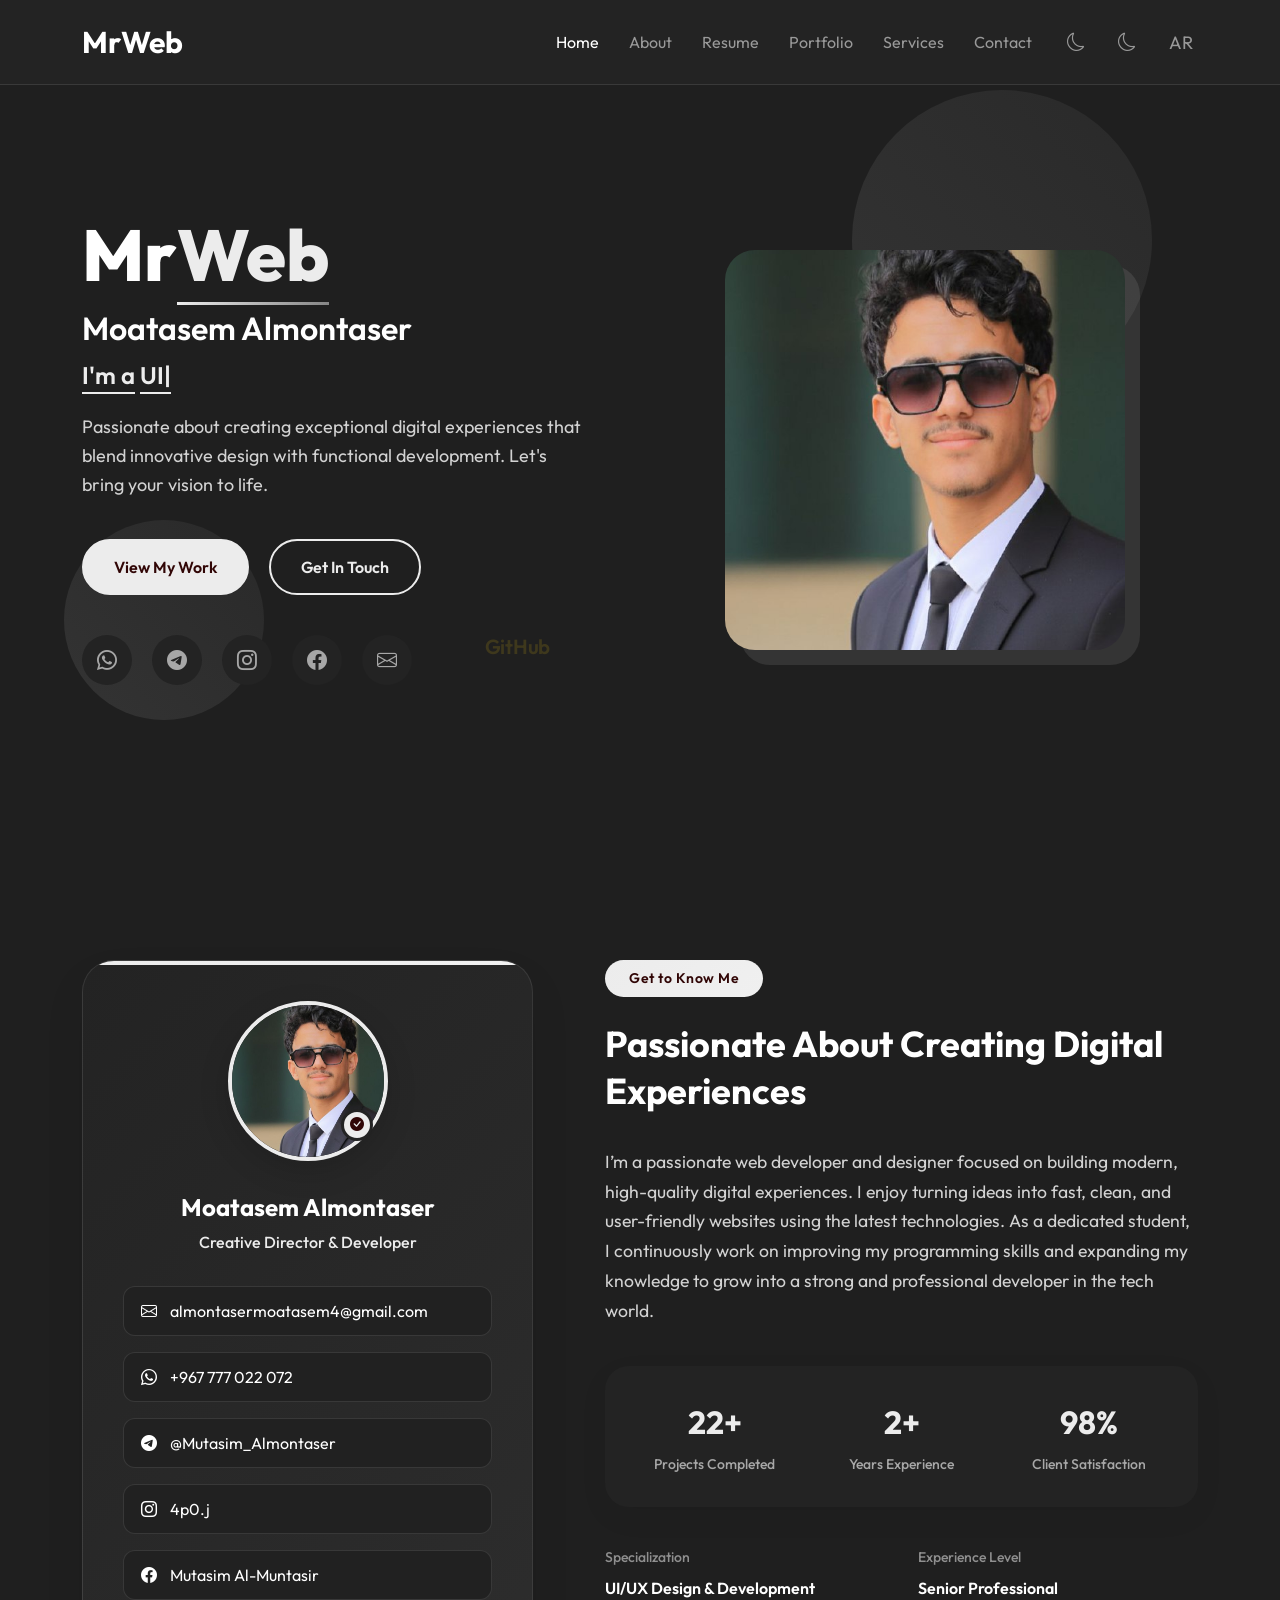
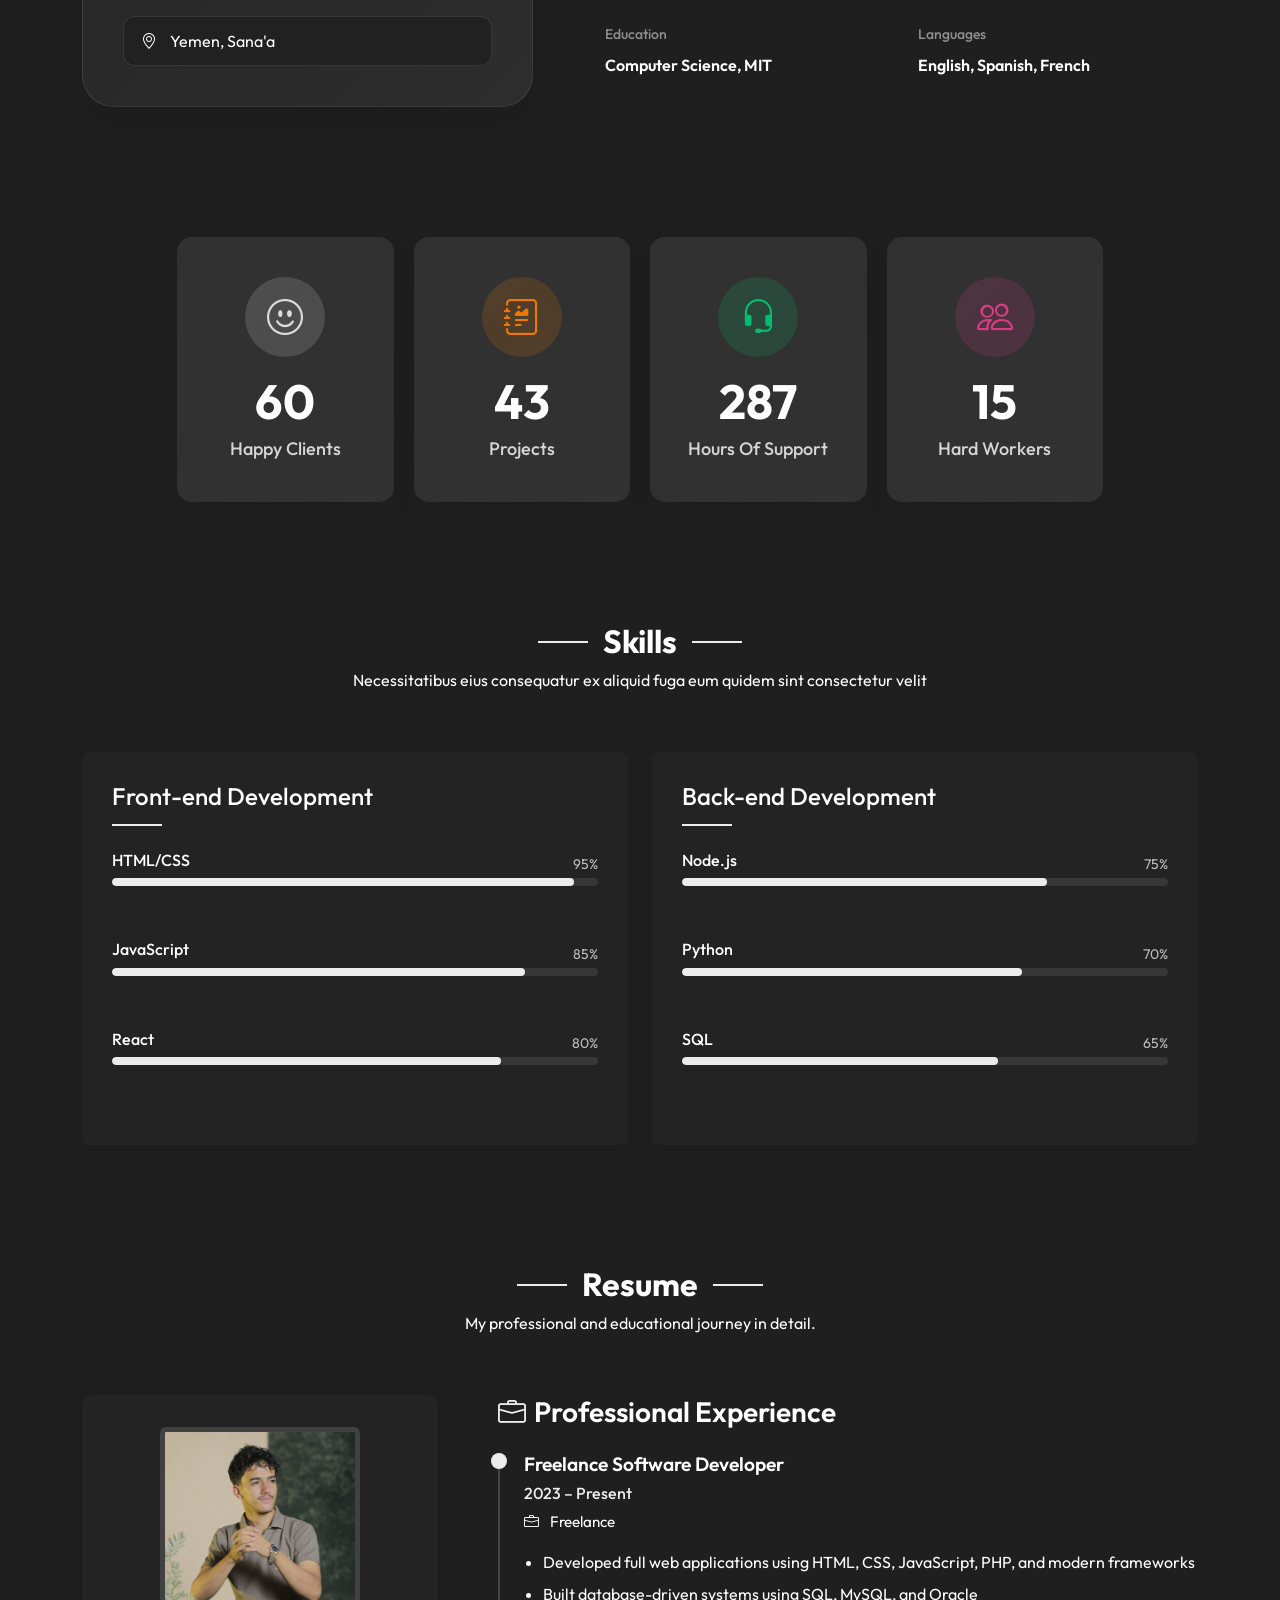
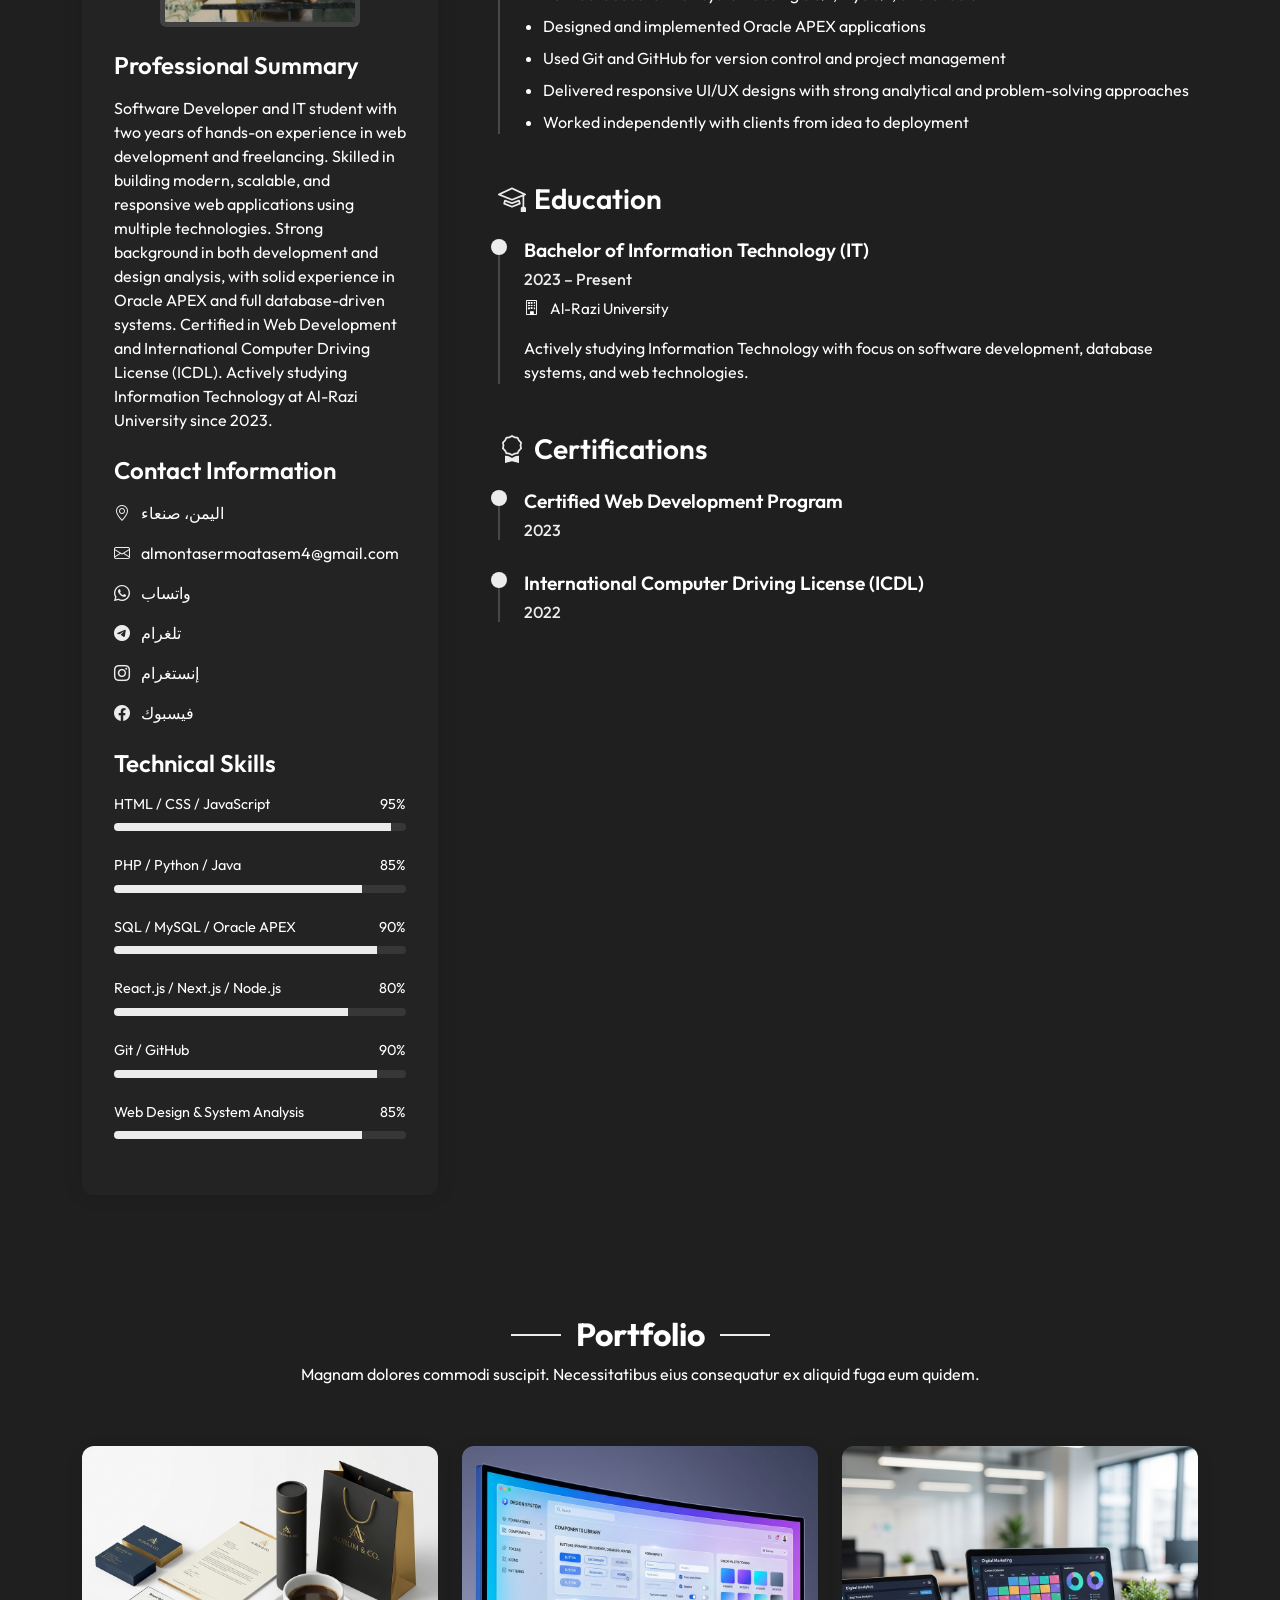
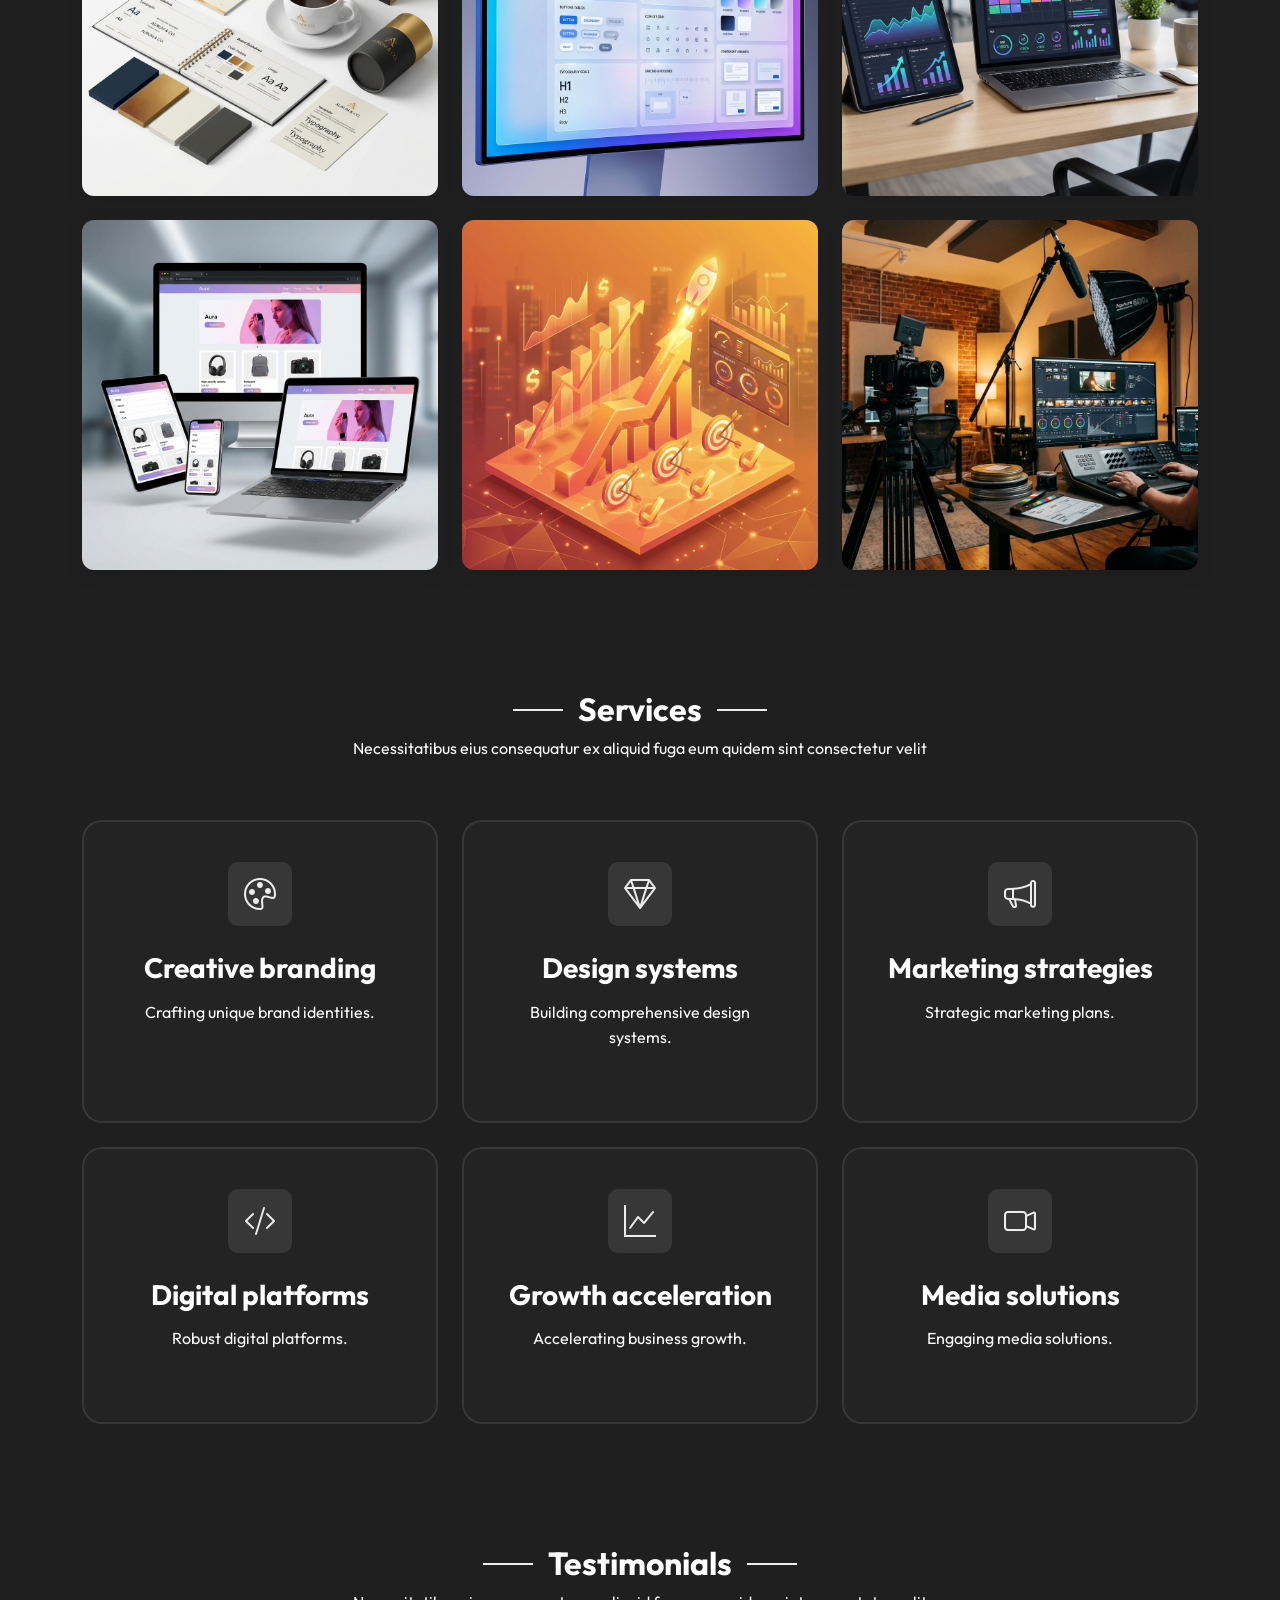
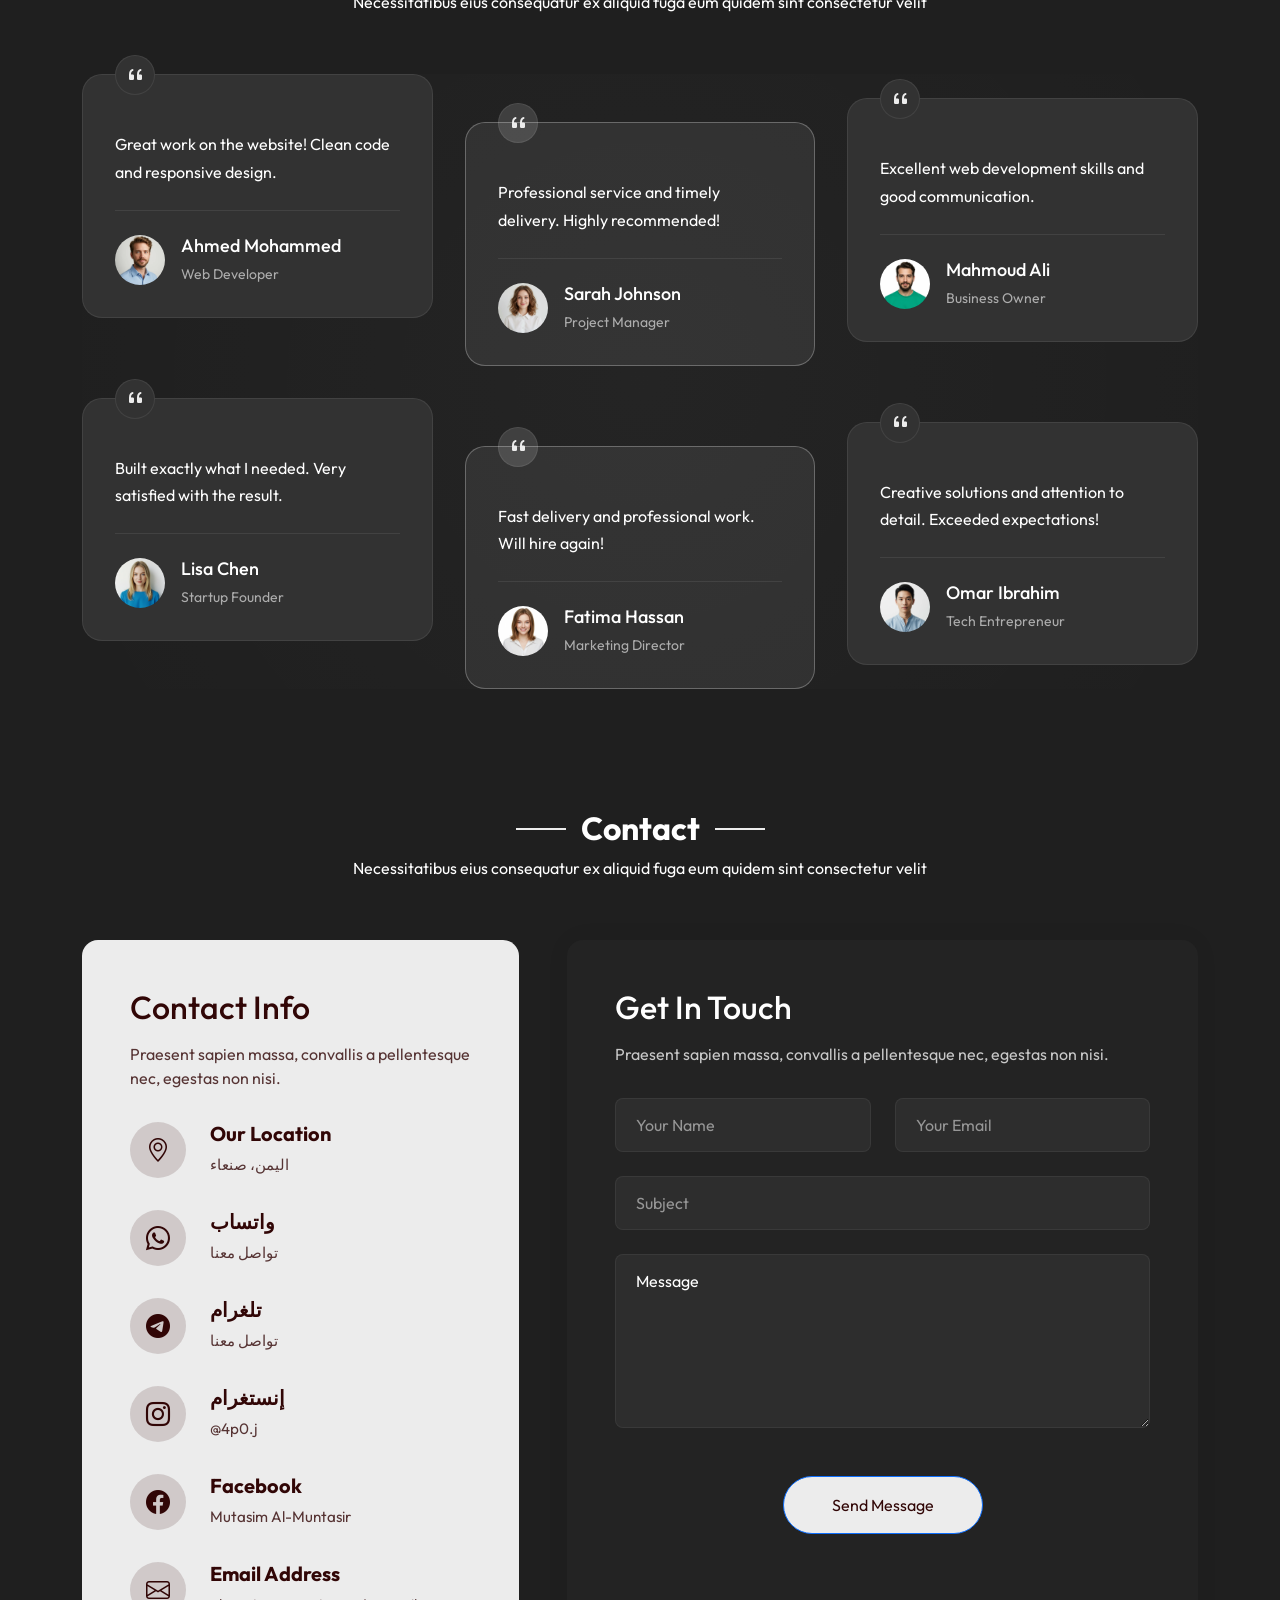
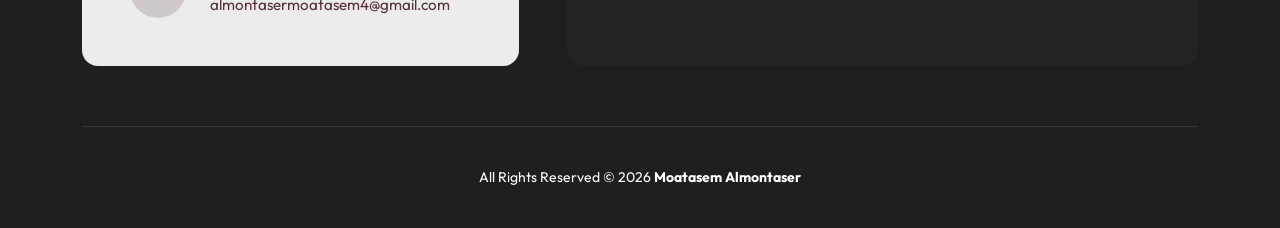
==== commit 2f79d79f: "feat: Add Facebook social links to various sections and introduce `main.js`." ====
--- a/index.html
+++ b/index.html
@@ -66,10 +66,14 @@
 
           <li><a href="#contact"><span data-i18n="nav_contact">Contact</span></a></li>
         </ul>
-        <i class="mobile-nav-toggle d-xl-none bi bi-list"></i>
+        <i class="mobile-nav-toggle d-lg-none bi bi-list"></i>
       </nav>
 
       <div class="header-social-links">
+        <a href="https://www.facebook.com/share/18Wxt6yyK7/" target="_blank" class="theme-toggle-btn me-2"
+          title="Facebook">
+          <i class="bi bi-facebook"></i>
+        </a>
         <button id="theme-toggle" class="theme-toggle-btn me-2" title="Toggle Light/Dark Mode">
           <i class="bi bi-moon"></i>
         </button>
@@ -118,6 +122,8 @@
                       class="bi bi-telegram"></i></a>
                   <a href="https://instagram.com/4p0.j" target="_blank" title="Instagram"><i
                       class="bi bi-instagram"></i></a>
+                  <a href="https://www.facebook.com/share/18Wxt6yyK7/" target="_blank" title="Facebook"><i
+                      class="bi bi-facebook"></i></a>
                   <a href="mailto:almontasermoatasem4@gmail.com" title="Email"><i class="bi bi-envelope"></i></a>
                 </div>
               </div>
@@ -176,6 +182,11 @@
                     <i class="bi bi-instagram"></i>
                     <span>4p0.j</span>
                   </a>
+                  <a href="https://www.facebook.com/share/18Wxt6yyK7/" target="_blank" class="contact-item"
+                    title="Facebook">
+                    <i class="bi bi-facebook"></i>
+                    <span data-i18n="info_facebook_val">Mutasim Al-Muntasir</span>
+                  </a>
                   <a href="#" class="contact-item">
                     <i class="bi bi-geo-alt"></i>
                     <span data-i18n="info_location_val">Yemen, Sana'a</span>
@@ -439,6 +450,7 @@
                 <li><i class="bi bi-whatsapp"></i> واتساب</li>
                 <li><i class="bi bi-telegram"></i> تلغرام</li>
                 <li><i class="bi bi-instagram"></i> إنستغرام</li>
+                <li><i class="bi bi-facebook"></i> فيسبوك</li>
               </ul>
 
               <div class="skills-animation mt-4">
@@ -943,6 +955,16 @@
 
               <div class="info-item">
                 <div class="icon-box">
+                  <i class="bi bi-facebook"></i>
+                </div>
+                <div class="content">
+                  <h4 data-i18n="info_facebook">فيسبوك</h4>
+                  <p><a href="https://www.facebook.com/share/18Wxt6yyK7/" target="_blank">Mutasim Al-Muntasir</a></p>
+                </div>
+              </div>
+
+              <div class="info-item">
+                <div class="icon-box">
                   <i class="bi bi-envelope"></i>
                 </div>
                 <div class="content">
--- a/assets/css/main.css
+++ b/assets/css/main.css
@@ -263,7 +263,7 @@
 # Navigation Menu
 --------------------------------------------------------------*/
 /* Desktop Navigation */
-@media (min-width: 1200px) {
+@media (min-width: 992px) {
   .navmenu {
     padding: 0;
   }
@@ -366,7 +366,7 @@
 }
 
 /* Mobile Navigation */
-@media (max-width: 1199px) {
+@media (max-width: 991px) {
   .mobile-nav-toggle {
     color: var(--nav-color);
     font-size: 28px;
